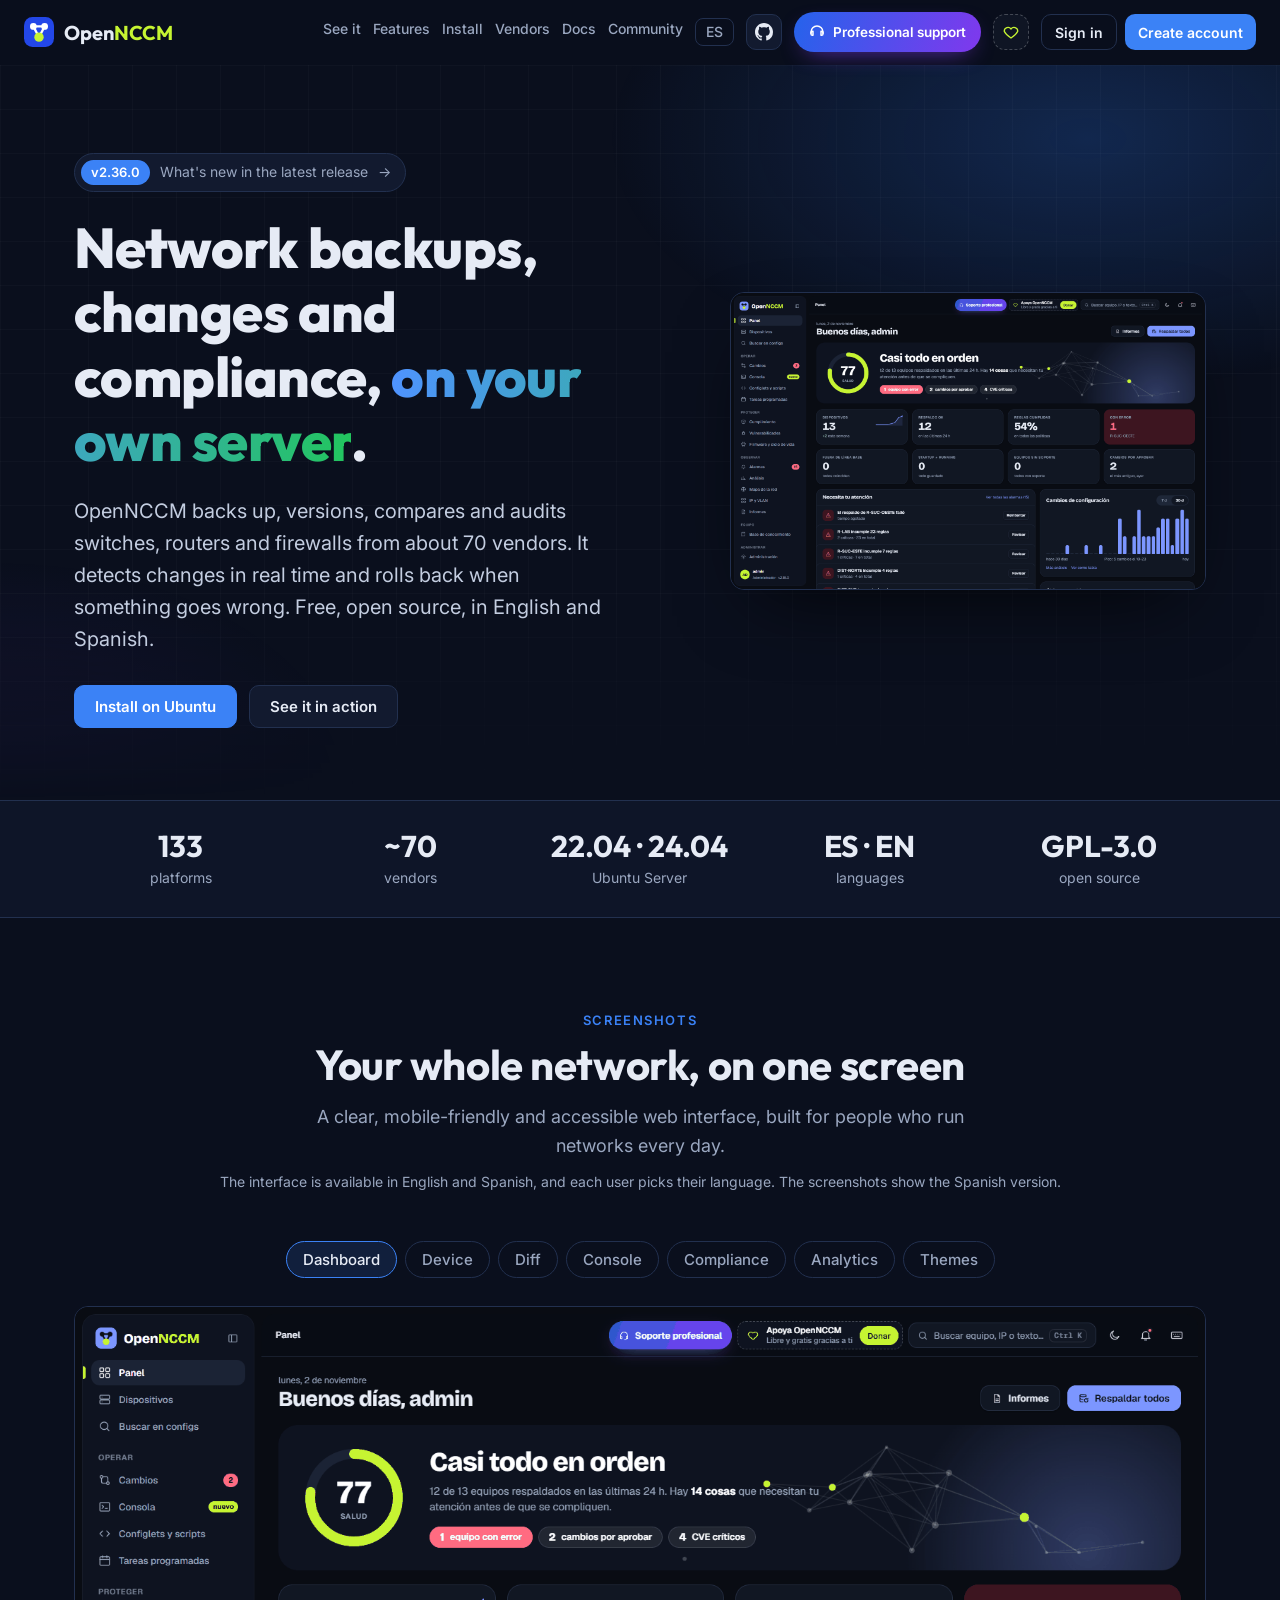
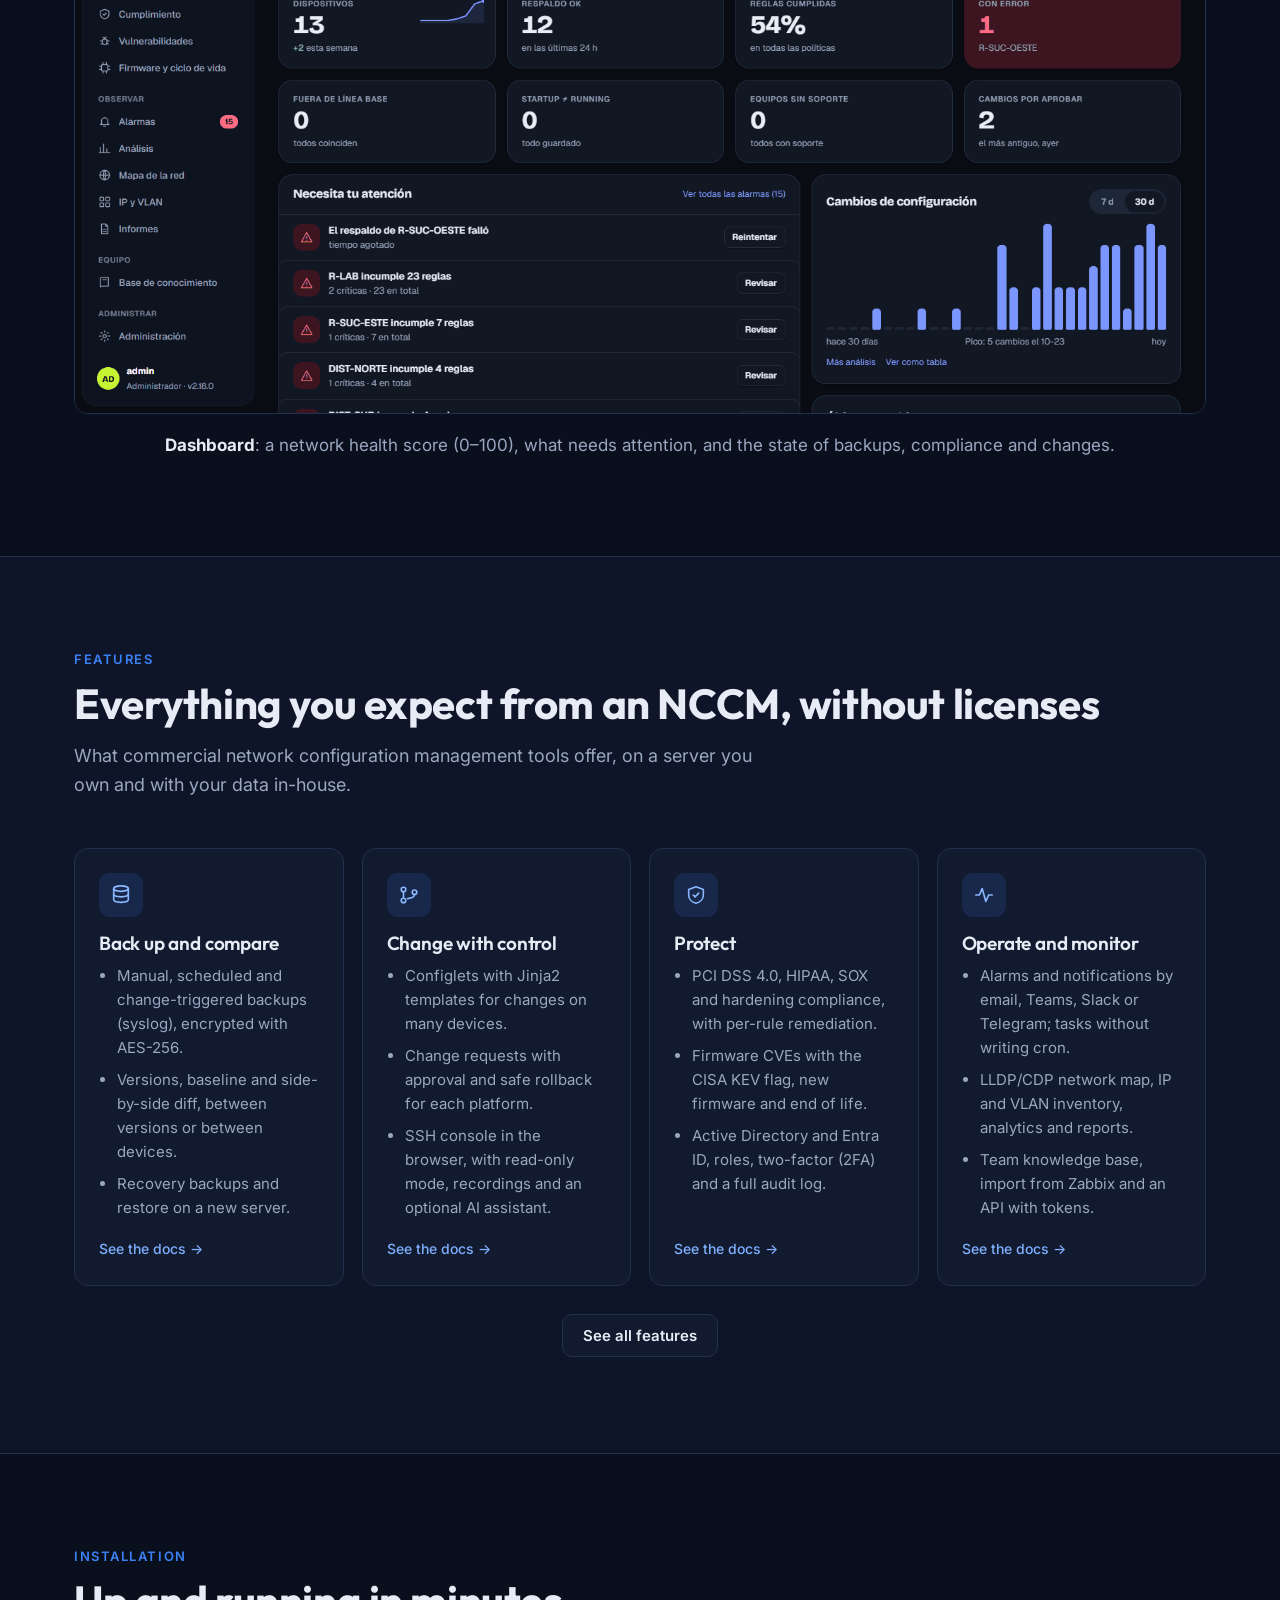
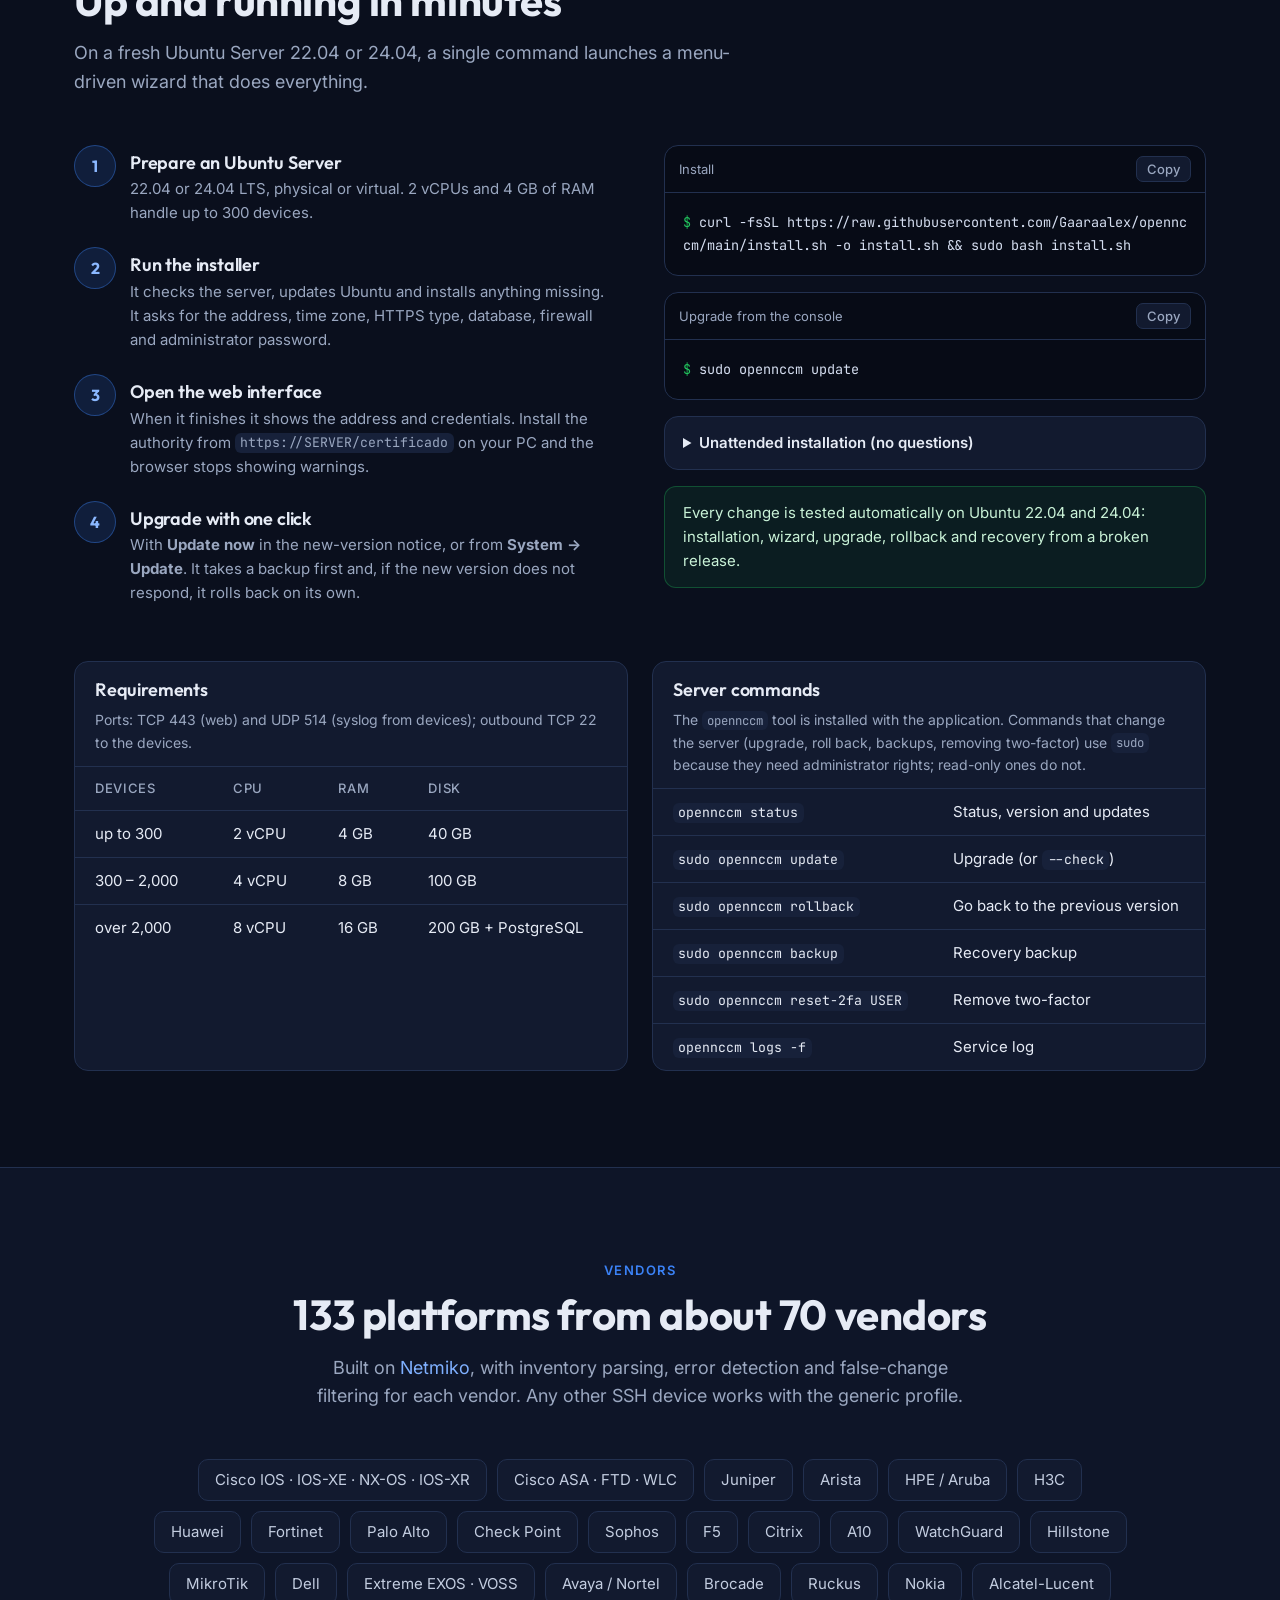
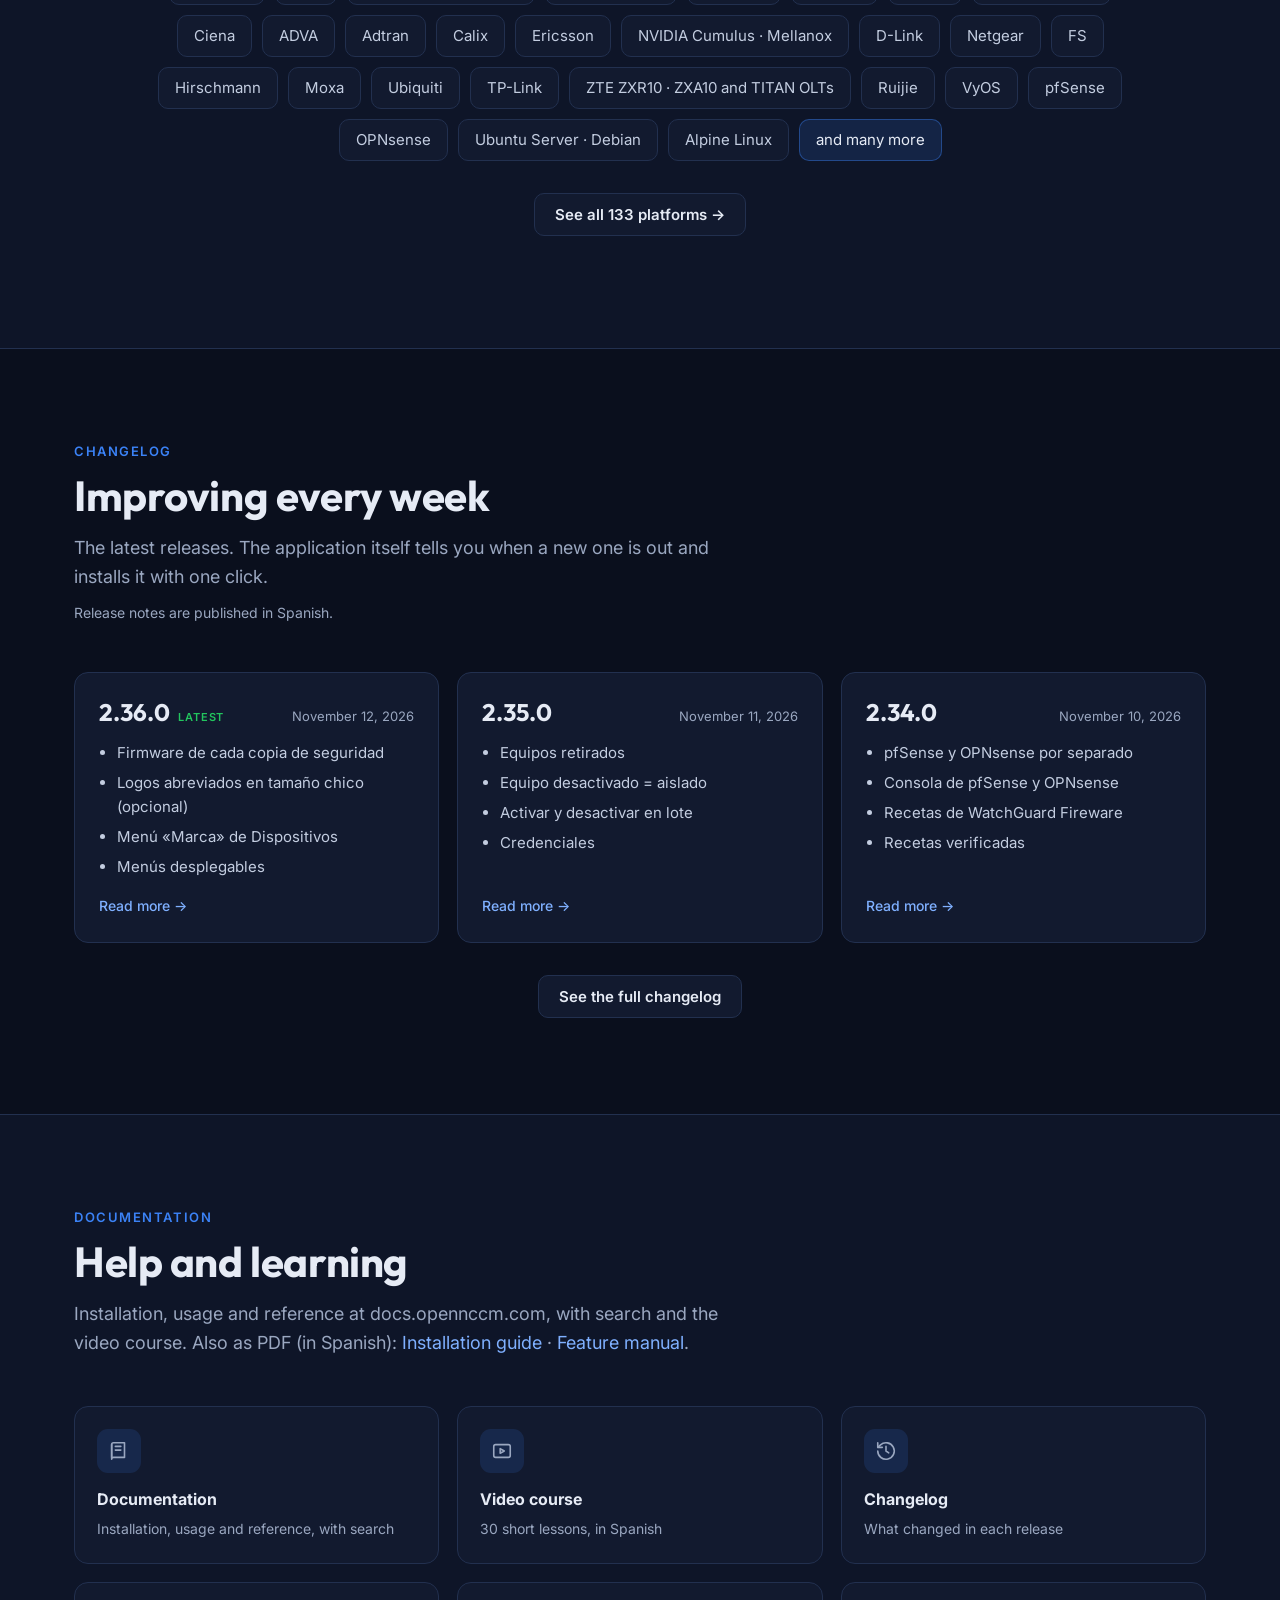
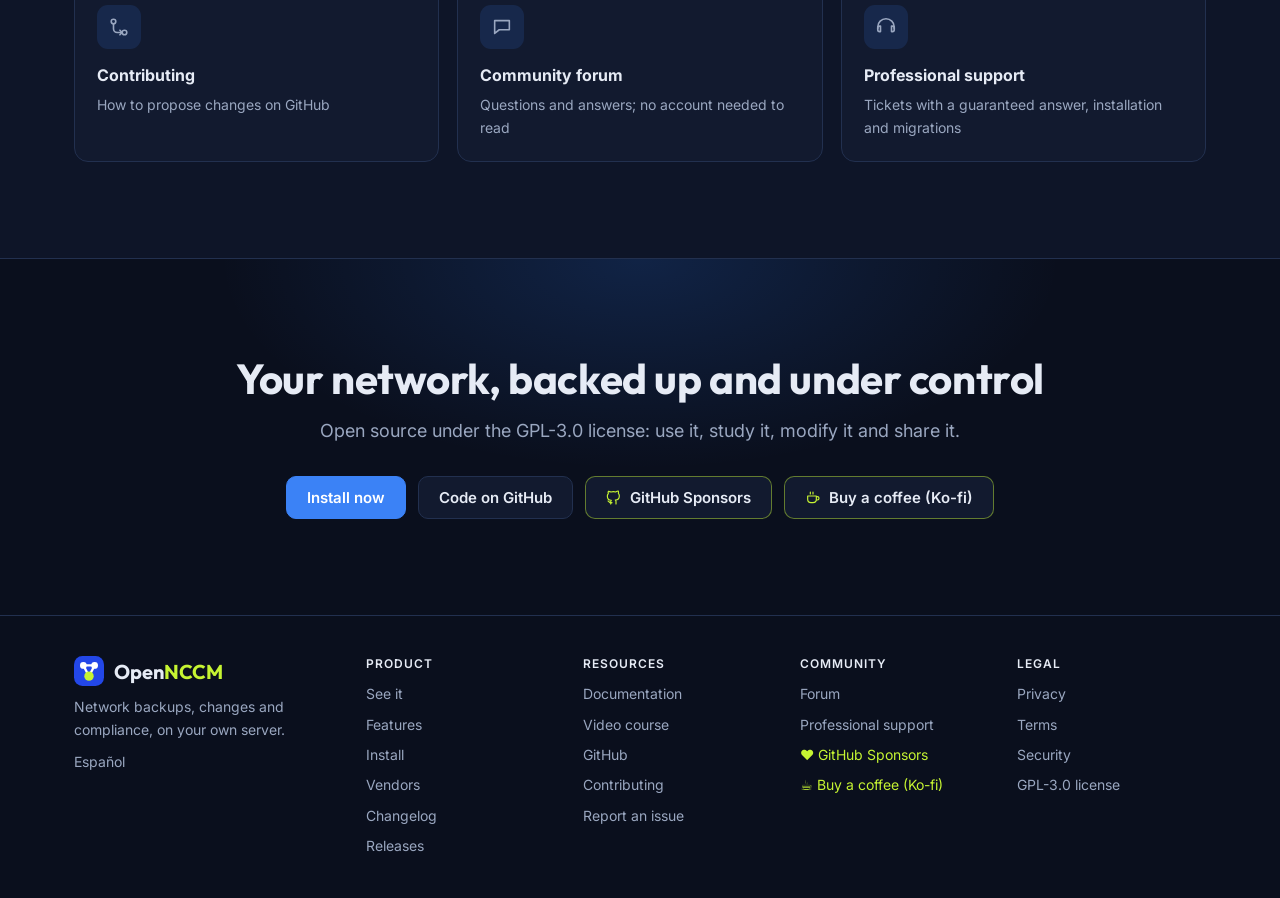
==== site/en/index.html @ a346ee78 "Web al día con OpenNCCM 2.36.0 Novedades hasta la 2.36.0 y el firmware de cada copia en la tarjeta d" ====
<!doctype html>
<html lang="en" data-base="../">
<head>
<meta charset="utf-8">
<meta name="viewport" content="width=device-width, initial-scale=1">
<title>OpenNCCM · Network backups and compliance, on your own server</title>
<meta name="description" content="OpenNCCM: open-source network configuration and change management (NCCM) for Ubuntu Server. Back up, compare and audit switches, routers and firewalls from about 70 vendors. Free and self-hosted.">
<meta name="theme-color" content="#0a0f1d">
<link rel="icon" href="../img/icon.svg" type="image/svg+xml">
<link rel="canonical" href="https://opennccm.com/en/">
<link rel="alternate" hreflang="es" href="https://opennccm.com/">
<link rel="alternate" hreflang="en" href="https://opennccm.com/en/">
<link rel="alternate" hreflang="x-default" href="https://opennccm.com/en/">
<meta property="og:type" content="website">
<meta property="og:url" content="https://opennccm.com/en/">
<meta property="og:site_name" content="OpenNCCM">
<meta property="og:locale" content="en_US">
<meta property="og:locale:alternate" content="es_ES">
<meta property="og:title" content="OpenNCCM: network backups, changes and compliance">
<meta property="og:description" content="Open-source NCCM for Ubuntu Server. 133 platforms, diff and rollback, PCI/HIPAA/SOX compliance, web SSH console. Free and self-hosted.">
<meta property="og:image" content="https://opennccm.com/img/capturas/hero.png">
<meta property="og:image:width" content="1760">
<meta property="og:image:height" content="860">
<meta name="twitter:card" content="summary_large_image">
<script type="application/ld+json">
{
  "@context": "https://schema.org",
  "@type": "SoftwareApplication",
  "name": "OpenNCCM",
  "url": "https://opennccm.com/en/",
  "description": "Open-source network configuration and change management (NCCM) for Ubuntu Server: backups, diff, rollback, PCI/HIPAA/SOX compliance, firmware and 133 platforms.",
  "applicationCategory": "NetworkingApplication",
  "operatingSystem": "Ubuntu Server 22.04, Ubuntu Server 24.04",
  "license": "https://www.gnu.org/licenses/gpl-3.0.html",
  "inLanguage": "en",
  "image": "https://opennccm.com/img/capturas/hero.png",
  "screenshot": "https://opennccm.com/img/capturas/panel.png",
  "downloadUrl": "https://github.com/Gaaraalex/opennccm/releases",
  "codeRepository": "https://github.com/Gaaraalex/opennccm",
  "offers": { "@type": "Offer", "price": "0", "priceCurrency": "USD" }
}
</script>
<link rel="preconnect" href="https://fonts.googleapis.com">
<link rel="preconnect" href="https://fonts.gstatic.com" crossorigin>
<link href="https://fonts.googleapis.com/css2?family=Inter:wght@400;500;600;700&family=JetBrains+Mono:wght@400;600&family=Outfit:wght@600;700;800&display=swap" rel="stylesheet">
<link rel="stylesheet" href="../css/estilo.css">
</head>
<body>
<a class="saltar" href="#contenido">Skip to content</a>

<header class="barra" id="barra">
  <div class="contenedor">
    <a class="marca" href="./"><img src="../img/icon.svg" alt="" width="30" height="30"><b>Open<span>NCCM</span></b></a>
    <nav class="menu" id="menu" aria-label="Main">
      <a href="#capturas">See it</a>
      <a href="#funciones">Features</a>
      <a href="#instalar">Install</a>
      <a href="#fabricantes">Vendors</a>
      <a class="menu-novedades" href="changelog.html">Changelog</a>
      <a href="https://docs.opennccm.com/en/">Docs</a>
      <a href="https://comunidad.opennccm.com/foro?lang=en">Community</a>
      <a class="idioma" href="../" hreflang="es" lang="es"><span class="idioma-largo">Español</span><span class="idioma-corto" aria-hidden="true">ES</span></a>
      <span class="menu-cuenta" data-occ-cuenta-movil><a class="boton primario" data-occ-entrar href="https://comunidad.opennccm.com/cuenta/entrar?lang=en">Sign in</a><a class="boton" data-occ-crear href="https://comunidad.opennccm.com/cuenta/crear?lang=en">Create account</a></span>
    </nav>
    <a class="boton chico gh-barra" href="https://github.com/Gaaraalex/opennccm" title="GitHub">
      <svg viewBox="0 0 16 16" fill="currentColor" aria-hidden="true"><path d="M8 0C3.58 0 0 3.58 0 8c0 3.54 2.29 6.53 5.47 7.59.4.07.55-.17.55-.38 0-.19-.01-.82-.01-1.49-2.01.37-2.53-.49-2.69-.94-.09-.23-.48-.94-.82-1.13-.28-.15-.68-.52-.01-.53.63-.01 1.08.58 1.23.82.72 1.21 1.87.87 2.33.66.07-.52.28-.87.51-1.07-1.78-.2-3.64-.89-3.64-3.95 0-.87.31-1.59.82-2.15-.08-.2-.36-1.02.08-2.12 0 0 .67-.21 2.2.82.64-.18 1.32-.27 2-.27.68 0 1.36.09 2 .27 1.53-1.04 2.2-.82 2.2-.82.44 1.1.16 1.92.08 2.12.51.56.82 1.27.82 2.15 0 3.07-1.87 3.75-3.65 3.95.29.25.54.73.54 1.48 0 1.07-.01 1.93-.01 2.2 0 .21.15.46.55.38A8.013 8.013 0 0016 8c0-4.42-3.58-8-8-8z"/></svg>
      <span class="gh-txt">GitHub <span class="version-pill" data-version>v1.7.0</span></span>
    </a>
    <a class="btn-soporte" href="https://comunidad.opennccm.com/soporte?lang=en"><svg viewBox="0 0 24 24" fill="none" stroke="currentColor" stroke-width="2.2" stroke-linecap="round" stroke-linejoin="round" aria-hidden="true"><path d="M3 14v-2a9 9 0 0 1 18 0v2"/><path d="M21 15a2 2 0 0 1-2 2h-1v-6h1a2 2 0 0 1 2 2zM3 15a2 2 0 0 0 2 2h1v-6H5a2 2 0 0 0-2 2z"/></svg><span>Professional support</span></a>
    <span class="apoyo-wrap"><button type="button" class="donate" aria-haspopup="true" aria-expanded="false" aria-controls="don-pop" aria-label="Support OpenNCCM: ways to donate" title="Support OpenNCCM"><svg class="ico" viewBox="0 0 24 24" aria-hidden="true" focusable="false"><path d="M12 20s-7-4.4-9-9a5 5 0 0 1 9-3 5 5 0 0 1 9 3c-2 4.6-9 9-9 9z"/></svg><span class="dt"><b>Support OpenNCCM</b><small>Free thanks to you</small></span><span class="dbtn">Donate</span></button>
      <div class="don-pop" id="don-pop" hidden>
        <div class="don-cab"><span class="don-ico"><svg class="ico" viewBox="0 0 24 24" aria-hidden="true" focusable="false"><path d="M12 20s-7-4.4-9-9a5 5 0 0 1 9-3 5 5 0 0 1 9 3c-2 4.6-9 9-9 9z"/></svg></span><b>Support OpenNCCM</b></div>
        <p>OpenNCCM is free software (GPL-3.0). Your support pays for development hours and testing with real devices. Opens in a new tab.</p>
        <a class="dopt" href="https://github.com/sponsors/Gaaraalex" target="_blank" rel="noopener noreferrer"><svg class="ico" viewBox="0 0 24 24" aria-hidden="true" focusable="false"><path d="M9 19c-4 1.5-4-2-6-2.5M15 21v-3.5a3 3 0 0 0-1-2.5c3 0 6-1.5 6-6.5a5 5 0 0 0-1.5-3.5 4.5 4.5 0 0 0-.1-3.5s-1.2-.3-3.9 1.5a13 13 0 0 0-7 0C4.8 1.7 3.6 2 3.6 2a4.5 4.5 0 0 0-.1 3.5A5 5 0 0 0 2 9c0 5 3 6.5 6 6.5a3 3 0 0 0-1 2.5V21"/></svg>GitHub Sponsors<span class="grow"></span><svg class="ico" viewBox="0 0 24 24" aria-hidden="true" focusable="false"><path d="M9 6l6 6-6 6"/></svg></a>
        <a class="dopt" href="https://ko-fi.com/opennccm" target="_blank" rel="noopener noreferrer"><svg class="ico" viewBox="0 0 24 24" aria-hidden="true" focusable="false"><path d="M4 9h13v5a5 5 0 0 1-5 5H9a5 5 0 0 1-5-5zM17 10h1.5a2.5 2.5 0 0 1 0 5H17M8 3v3M12 3v3"/></svg>Buy a coffee (Ko-fi)<span class="grow"></span><svg class="ico" viewBox="0 0 24 24" aria-hidden="true" focusable="false"><path d="M9 6l6 6-6 6"/></svg></a>
      </div></span>
    <span class="occ-cuenta" data-occ-cuenta data-comunidad="https://comunidad.opennccm.com"><a class="occ-entrar" data-occ-entrar href="https://comunidad.opennccm.com/cuenta/entrar?lang=en">Sign in</a><a class="occ-crear" data-occ-crear href="https://comunidad.opennccm.com/cuenta/crear?lang=en">Create account</a></span>
    <span class="occ-avatar-movil" data-occ-avatar-movil></span>
    <button class="abrir-menu" id="abrir-menu" aria-label="Open menu" aria-expanded="false" aria-controls="menu">
      <svg viewBox="0 0 24 24" fill="none" stroke="currentColor" stroke-width="2" stroke-linecap="round" aria-hidden="true"><path d="M4 7h16M4 12h16M4 17h16"/></svg>
    </button>
  </div>
</header>

<main id="contenido">

<section class="portada">
  <div class="contenedor">
    <div>
      <a class="aviso-version" href="changelog.html"><b data-version>v1.7.0</b> <span>What's new in the latest release</span> →</a>
      <h1>Network backups, changes and compliance, <em>on your own server</em>.</h1>
      <p class="lema">OpenNCCM backs up, versions, compares and audits switches, routers and firewalls from about 70 vendors. It detects changes in real time and rolls back when something goes wrong. Free, open source, in English and Spanish.</p>
      <div class="acciones">
        <a class="boton primario" href="#instalar">Install on Ubuntu</a>
        <a class="boton" href="#capturas">See it in action</a>
      </div>
    </div>
    <div class="escena unica">
      <img class="captura" src="../img/capturas/azul/panel.png" alt="OpenNCCM dashboard with the state of the network" width="1600" height="1000">
    </div>
  </div>
</section>

<div class="cifras">
  <ul class="contenedor">
    <li><b>133</b><span>platforms</span></li>
    <li><b>~70</b><span>vendors</span></li>
    <li><b>22.04 · 24.04</b><span>Ubuntu Server</span></li>
    <li><b>ES · EN</b><span>languages</span></li>
    <li><b>GPL-3.0</b><span>open source</span></li>
  </ul>
</div>

<section id="capturas">
  <div class="contenedor">
    <div class="cabecera-seccion centrada">
      <p class="eyebrow">Screenshots</p>
      <h2>Your whole network, on one screen</h2>
      <p class="intro">A clear, mobile-friendly and accessible web interface, built for people who run networks every day.</p>
      <p class="nota-idioma">The interface is available in English and Spanish, and each user picks their language. The screenshots show the Spanish version.</p>
    </div>
    <div class="galeria">
      <div class="pestanas" role="tablist" aria-label="Screenshots">
        <button role="tab" aria-selected="true" data-img="azul/panel" data-txt="<b>Dashboard</b>: a network health score (0–100), what needs attention, and the state of backups, compliance and changes.">Dashboard</button>
        <button role="tab" aria-selected="false" data-img="azul/ficha" data-txt="<b>Device page</b>: inventory (model, serial number and firmware) and the full history of every configuration, organized in tabs.">Device</button>
        <button role="tab" aria-selected="false" data-img="azul/diff" data-txt="<b>Side-by-side diff</b>: a “What changed” summary plus line-by-line detail, between versions or between different devices.">Diff</button>
        <button role="tab" aria-selected="false" data-img="azul/consola" data-txt="<b>SSH console in the browser</b>: reach the device with nothing to install, in a dialog over the page (or its own window), with reconnect, full screen and full auditing.">Console</button>
        <button role="tab" aria-selected="false" data-img="azul/cumplimiento" data-txt="<b>Compliance</b>: PCI DSS, HIPAA, SOX and hardening, with one-click remediation (and approval if required).">Compliance</button>
        <button role="tab" aria-selected="false" data-img="azul/analisis" data-txt="<b>Analytics</b>: activity by source, a day × hour heat map (“when does the network change”), trends and compliance by policy.">Analytics</button>
        <button role="tab" aria-selected="false" data-img="temas" data-txt="<b>3 themes and 7 accents</b>: light, control room (dark) and high contrast, plus automatic, all meeting WCAG 2.1 AA contrast.">Themes</button>
      </div>
      <figure role="tabpanel">
        <img id="captura" src="../img/capturas/azul/panel.png" alt="Dashboard showing the state of the network and the server" width="1600" height="1000">
        <figcaption id="captura-txt"><b>Dashboard</b>: a network health score (0–100), what needs attention, and the state of backups, compliance and changes.</figcaption>
      </figure>
    </div>
  </div>
</section>

<section id="funciones" class="alterna">
  <div class="contenedor">
    <div class="cabecera-seccion">
      <p class="eyebrow">Features</p>
      <h2>Everything you expect from an NCCM, without licenses</h2>
      <p class="intro">What commercial network configuration management tools offer, on a server you own and with your data in-house.</p>
    </div>
    <div class="grupos">
      <article class="grupo"><div class="icono-linea"><svg viewBox="0 0 24 24" aria-hidden="true"><ellipse cx="12" cy="5" rx="8" ry="3"/><path d="M4 5v6c0 1.7 3.6 3 8 3s8-1.3 8-3V5"/><path d="M4 11v6c0 1.7 3.6 3 8 3s8-1.3 8-3v-6"/></svg></div><h3>Back up and compare</h3>
        <ul><li>Manual, scheduled and change-triggered backups (syslog), encrypted with AES-256.</li><li>Versions, baseline and side-by-side diff, between versions or between devices.</li><li>Recovery backups and restore on a new server.</li></ul>
        <a class="ver-docs" href="https://docs.opennccm.com/en/equipos/versiones/">See the docs →</a></article>
      <article class="grupo"><div class="icono-linea"><svg viewBox="0 0 24 24" aria-hidden="true"><circle cx="6" cy="6" r="2.5"/><circle cx="6" cy="18" r="2.5"/><circle cx="18" cy="9" r="2.5"/><path d="M6 8.5v7M18 11.5c0 3-3 4-7.5 4.5"/></svg></div><h3>Change with control</h3>
        <ul><li>Configlets with Jinja2 templates for changes on many devices.</li><li>Change requests with approval and safe rollback for each platform.</li><li>SSH console in the browser, with read-only mode, recordings and an optional AI assistant.</li></ul>
        <a class="ver-docs" href="https://docs.opennccm.com/en/cambios/configlets/">See the docs →</a></article>
      <article class="grupo"><div class="icono-linea"><svg viewBox="0 0 24 24" aria-hidden="true"><path d="M12 3l8 3v6c0 4.5-3.4 8-8 9-4.6-1-8-4.5-8-9V6z"/><path d="M9 12l2 2 4-4"/></svg></div><h3>Protect</h3>
        <ul><li>PCI DSS 4.0, HIPAA, SOX and hardening compliance, with per-rule remediation.</li><li>Firmware CVEs with the CISA KEV flag, new firmware and end of life.</li><li>Active Directory and Entra ID, roles, two-factor (2FA) and a full audit log.</li></ul>
        <a class="ver-docs" href="https://docs.opennccm.com/en/proteger/cumplimiento/">See the docs →</a></article>
      <article class="grupo"><div class="icono-linea"><svg viewBox="0 0 24 24" aria-hidden="true"><path d="M3 12h4l3-7 4 14 3-7h4"/></svg></div><h3>Operate and monitor</h3>
        <ul><li>Alarms and notifications by email, Teams, Slack or Telegram; tasks without writing cron.</li><li>LLDP/CDP network map, IP and VLAN inventory, analytics and reports.</li><li>Team knowledge base, import from Zabbix and an API with tokens.</li></ul>
        <a class="ver-docs" href="https://docs.opennccm.com/en/observar/alarmas/">See the docs →</a></article>
    </div>
    <details class="todas">
      <summary><span class="boton">See all features</span></summary>
    <div class="rejilla">
      <article class="tarjeta"><div class="icono">💾</div><h3>Backups</h3><p>Manual, scheduled and automatic when a change is detected through syslog; “Back up all” shows its progress and retries only the failed ones. Running and startup configs, encrypted with AES-256. On MikroTik, download the .rsc and the .backup; on WatchGuard, the XML configuration and the full encrypted image (.fxi).</p></article>
      <article class="tarjeta"><div class="icono">🔍</div><h3>Versions and diff</h3><p>Version timeline, tags, baselines and a reference configuration per model and search for text or an IP inside each version. Every backup keeps the firmware the device had and flags when it changed. Side-by-side or unified comparison, between versions or between devices. Every version copied to GitHub, GitLab or Gitea, with passwords masked.</p></article>
      <article class="tarjeta"><div class="icono">🛠️</div><h3>Controlled changes</h3><p>Configlets with Jinja2 templates for bulk changes (ten included each for MikroTik, Extreme EXOS and VOSS, EdgeSwitch, WatchGuard and ArubaOS), change requests with approval, and safe per-platform rollback (MikroTik safe mode, Junos commit confirmed). Changes that would lock OpenNCCM out of a device cannot be approved, and before rebooting devices or shutting ports it shows what loses service.</p></article>
      <article class="tarjeta"><div class="icono">🛡️</div><h3>Compliance</h3><p>Device × policy map, per-rule remediation and an editor that tests every rule live. Packs for PCI DSS 4.0, HIPAA, SOX and Cisco IOS, Junos, Extreme VOSS, Ubiquiti, MikroTik, FortiGate, WatchGuard, ArubaOS and Ubuntu/Debian hardening.</p></article>
      <article class="tarjeta"><div class="icono">📦</div><h3>Firmware</h3><p>Know which newer firmware exists for each device and how many vulnerabilities it fixes. Verified download (SHA-256) and remote upgrades for MikroTik (.npk or online) and Ubiquiti (airMAX, airFiber and EdgeRouter), with a check that the device ended up on the new version, and end of life on one page.</p></article>
      <article class="tarjeta"><div class="icono">🚨</div><h3>Vulnerabilities</h3><p>Firmware CVEs for every device (NVD, 70 device types, also by model), grouped by vulnerability and flagged “actively exploited” from the CISA KEV catalog.</p></article>
      <article class="tarjeta"><div class="icono">🖥️</div><h3>Web console</h3><p>SSH from the browser with colors, autocomplete and a read-only mode. Several sessions at once, the same query across many devices, 758 recipes for every device with a command line (with a “Verified” badge on those tested), favorite commands, recordings and role-based access. Optional AI assistant with your own provider: a chat across the whole system that queries read-only and asks for confirmation before acting.</p></article>
      <article class="tarjeta"><div class="icono">⏰</div><h3>Day-to-day operations</h3><p>Device import from Zabbix by group, damaged or replaced devices retired with all their history (and the replacement added in the same step), an API with personal tokens, scheduled tasks without writing cron, alarms by severity, and alerts by email, Teams, Slack or Telegram. A team knowledge base: every closed critical alarm is documented with its cause, steps and check.</p></article>
      <article class="tarjeta"><div class="icono">📈</div><h3>Map, inventory and reports</h3><p>Network map built from LLDP/CDP links (and MikroTik devices through RoMON), 10 layouts, nodes by place and new or lost neighbor alerts; MAC or IP search down to the switch and port; a front view of each device with the status of its ports, power supplies and fans, IP and VLAN inventory with duplicate warnings, activity by source, a day × hour heat map, trends and compliance by policy; on-screen reports, CSV and scheduled email delivery, unused ports and the network document in PDF or Word.</p></article>
      <article class="tarjeta"><div class="icono">🔐</div><h3>Access and security</h3><p>Sign-in with Active Directory and Microsoft Entra ID (Azure AD), with roles from groups. Admin, operator and viewer roles, device groups, two-factor authentication (TOTP), “Remember me on this device” and a complete audit trail.</p></article>
      <article class="tarjeta"><div class="icono">🎨</div><h3>Polished interface</h3><p>“Signal” design with a sidebar and Ctrl K search, in English and Spanish, and each device with its brand logo (73 brands). Light, dark and high-contrast themes with 7 accent colors; mobile-friendly and accessible (WCAG AA).</p></article>
      <article class="tarjeta"><div class="icono">♻️</div><h3>Recovery</h3><p>Encrypted database backups, SFTP offload, restore onto a new server with its key (SQLite or PostgreSQL), and upgrades that roll back on failure. A device backup can be restored onto another unit of the same model, over SSH or a console cable.</p></article>
    </div>
    </details>
  </div>
</section>

<section id="instalar">
  <div class="contenedor">
    <div class="cabecera-seccion">
      <p class="eyebrow">Installation</p>
      <h2>Up and running in minutes</h2>
      <p class="intro">On a fresh Ubuntu Server 22.04 or 24.04, a single command launches a menu-driven wizard that does everything.</p>
    </div>
    <div class="instalar">
      <ol class="pasos">
        <li><div><h3>Prepare an Ubuntu Server</h3><p>22.04 or 24.04 LTS, physical or virtual. 2 vCPUs and 4 GB of RAM handle up to 300 devices.</p></div></li>
        <li><div><h3>Run the installer</h3><p>It checks the server, updates Ubuntu and installs anything missing. It asks for the address, time zone, HTTPS type, database, firewall and administrator password.</p></div></li>
        <li><div><h3>Open the web interface</h3><p>When it finishes it shows the address and credentials. Install the authority from <code>https://SERVER/certificado</code> on your PC and the browser stops showing warnings.</p></div></li>
        <li><div><h3>Upgrade with one click</h3><p>With <b>Update now</b> in the new-version notice, or from <b>System → Update</b>. It takes a backup first and, if the new version does not respond, it rolls back on its own.</p></div></li>
      </ol>
      <div>
        <div class="terminal">
          <header>Install <button class="copiar" data-copiar="curl -fsSL https://raw.githubusercontent.com/Gaaraalex/opennccm/main/install.sh -o install.sh && sudo bash install.sh">Copy</button></header>
          <pre><span class="p">$ </span>curl -fsSL https://raw.githubusercontent.com/Gaaraalex/opennccm/main/install.sh -o install.sh &amp;&amp; sudo bash install.sh</pre>
        </div>
        <div class="terminal">
          <header>Upgrade from the console <button class="copiar" data-copiar="sudo opennccm update">Copy</button></header>
          <pre><span class="p">$ </span>sudo opennccm update</pre>
        </div>
        <details class="plegable">
          <summary>Unattended installation (no questions)</summary>
          <div>
            <div class="terminal">
              <header>For automation <button class="copiar" data-copiar="curl -fsSL https://raw.githubusercontent.com/Gaaraalex/opennccm/main/install.sh | sudo bash -s -- --unattended --host 10.0.0.5 --admin-pass 'UnaClaveSegura123'">Copy</button></header>
              <pre><span class="p">$ </span>curl -fsSL https://raw.githubusercontent.com/Gaaraalex/opennccm/main/install.sh | \
  sudo bash -s -- --unattended --host 10.0.0.5 --admin-pass 'UnaClaveSegura123'</pre>
            </div>
            <p style="color:var(--muted);font-size:14px;margin:12px 0 0">All options with <code>sudo bash install.sh --help</code>: HTTPS with Let's Encrypt or a self-signed certificate, PostgreSQL, firewall, email, a specific version…</p>
          </div>
        </details>
        <p class="nota">Every change is tested automatically on Ubuntu 22.04 and 24.04: installation, wizard, upgrade, rollback and recovery from a broken release.</p>
      </div>
    </div>

    <div class="dos-col">
      <div class="tabla">
        <h3>Requirements</h3>
        <p>Ports: TCP 443 (web) and UDP 514 (syslog from devices); outbound TCP 22 to the devices.</p>
        <table>
          <thead><tr><th>Devices</th><th>CPU</th><th>RAM</th><th>Disk</th></tr></thead>
          <tbody>
            <tr><td>up to 300</td><td>2 vCPU</td><td>4 GB</td><td>40 GB</td></tr>
            <tr><td>300 – 2,000</td><td>4 vCPU</td><td>8 GB</td><td>100 GB</td></tr>
            <tr><td>over 2,000</td><td>8 vCPU</td><td>16 GB</td><td>200 GB + PostgreSQL</td></tr>
          </tbody>
        </table>
      </div>
      <div class="tabla">
        <h3>Server commands</h3>
        <p>The <code>opennccm</code> tool is installed with the application. Commands that change the server (upgrade, roll back, backups, removing two-factor) use <code>sudo</code> because they need administrator rights; read-only ones do not.</p>
        <table>
          <tbody>
            <tr><td><code>opennccm status</code></td><td>Status, version and updates</td></tr>
            <tr><td><code>sudo opennccm update</code></td><td>Upgrade (or <code>--check</code>)</td></tr>
            <tr><td><code>sudo opennccm rollback</code></td><td>Go back to the previous version</td></tr>
            <tr><td><code>sudo opennccm backup</code></td><td>Recovery backup</td></tr>
            <tr><td><code>sudo opennccm reset-2fa USER</code></td><td>Remove two-factor</td></tr>
            <tr><td><code>opennccm logs -f</code></td><td>Service log</td></tr>
          </tbody>
        </table>
      </div>
    </div>
  </div>
</section>

<section id="fabricantes" class="alterna">
  <div class="contenedor">
    <div class="cabecera-seccion centrada">
      <p class="eyebrow">Vendors</p>
      <h2>133 platforms from about 70 vendors</h2>
      <p class="intro">Built on <a href="https://github.com/ktbyers/netmiko">Netmiko</a>, with inventory parsing, error detection and false-change filtering for each vendor. Any other SSH device works with the generic profile.</p>
    </div>
    <ul class="nube">
      <li>Cisco IOS · IOS-XE · NX-OS · IOS-XR</li><li>Cisco ASA · FTD · WLC</li><li>Juniper</li><li>Arista</li><li>HPE / Aruba</li><li>H3C</li><li>Huawei</li><li>Fortinet</li><li>Palo Alto</li><li>Check Point</li><li>Sophos</li><li>F5</li><li>Citrix</li><li>A10</li><li>WatchGuard</li><li>Hillstone</li><li>MikroTik</li><li>Dell</li><li>Extreme EXOS · VOSS</li><li>Avaya / Nortel</li><li>Brocade</li><li>Ruckus</li><li>Nokia</li><li>Alcatel-Lucent</li><li>Ciena</li><li>ADVA</li><li>Adtran</li><li>Calix</li><li>Ericsson</li><li>NVIDIA Cumulus · Mellanox</li><li>D-Link</li><li>Netgear</li><li>FS</li><li>Hirschmann</li><li>Moxa</li><li>Ubiquiti</li><li>TP-Link</li><li>ZTE ZXR10 · ZXA10 and TITAN OLTs</li><li>Ruijie</li><li>VyOS</li><li>pfSense</li><li>OPNsense</li><li>Ubuntu Server · Debian</li><li>Alpine Linux</li><li class="mas">and many more</li>
    </ul>
    <p class="centro"><a class="boton" href="https://docs.opennccm.com/en/referencia/plataformas/">See all 133 platforms →</a></p>
  </div>
</section>

<section id="novedades">
  <div class="contenedor">
    <div class="cabecera-seccion">
      <p class="eyebrow">Changelog</p>
      <h2>Improving every week</h2>
      <p class="intro">The latest releases. The application itself tells you when a new one is out and installs it with one click.</p>
      <p class="nota-idioma">Release notes are published in Spanish.</p>
    </div>
    <div class="versiones" id="versiones"></div>
    <div class="centro"><a class="boton" href="changelog.html">See the full changelog</a></div>
  </div>
</section>

<section id="documentacion" class="alterna">
  <div class="contenedor">
    <div class="cabecera-seccion">
      <p class="eyebrow">Documentation</p>
      <h2>Help and learning</h2>
      <p class="intro">Installation, usage and reference at docs.opennccm.com, with search and the video course. Also as PDF (in Spanish): <a href="https://github.com/Gaaraalex/opennccm/raw/main/docs/OpenNCCM-Guia-de-instalacion.pdf" hreflang="es">Installation guide</a> · <a href="https://github.com/Gaaraalex/opennccm/raw/main/docs/OpenNCCM-Manual-de-funciones.pdf" hreflang="es">Feature manual</a>.</p>
    </div>
    <div class="docs tres">
      <a class="doc" href="https://docs.opennccm.com/en/"><span class="icono-linea"><svg viewBox="0 0 24 24" aria-hidden="true"><path d="M4 5a2 2 0 0 1 2-2h12v16H6a2 2 0 0 0-2 2z"/><path d="M4 19V5M8 7h6M8 11h6"/></svg></span><b>Documentation</b><span>Installation, usage and reference, with search</span></a>
      <a class="doc" href="https://docs.opennccm.com/en/ayuda/curso/"><span class="icono-linea"><svg viewBox="0 0 24 24" aria-hidden="true"><rect x="3" y="5" width="18" height="14" rx="2"/><path d="M10 9.5v5l4.5-2.5z"/></svg></span><b>Video course</b><span>30 short lessons, in Spanish</span></a>
      <a class="doc" href="changelog.html"><span class="icono-linea"><svg viewBox="0 0 24 24" aria-hidden="true"><path d="M3 12a9 9 0 1 0 3-6.7L3 8"/><path d="M3 3v5h5M12 7v5l3 2"/></svg></span><b>Changelog</b><span>What changed in each release</span></a>
      <a class="doc" href="https://github.com/Gaaraalex/opennccm/blob/main/CONTRIBUTING.md"><span class="icono-linea"><svg viewBox="0 0 24 24" aria-hidden="true"><circle cx="6" cy="6" r="2.5"/><circle cx="18" cy="18" r="2.5"/><path d="M6 8.5V14a4 4 0 0 0 4 4h5.5M13 15.5l2.5 2.5-2.5 2.5"/></svg></span><b>Contributing</b><span>How to propose changes on GitHub</span></a>
      <a class="doc" href="https://comunidad.opennccm.com/foro?lang=en"><span class="icono-linea"><svg viewBox="0 0 24 24" aria-hidden="true"><path d="M4 5h16v10H9l-5 4z"/></svg></span><b>Community forum</b><span>Questions and answers; no account needed to read</span></a>
      <a class="doc" href="https://comunidad.opennccm.com/soporte?lang=en"><span class="icono-linea"><svg viewBox="0 0 24 24" aria-hidden="true"><path d="M3 14v-2a9 9 0 0 1 18 0v2"/><path d="M21 15a2 2 0 0 1-2 2h-1v-6h1a2 2 0 0 1 2 2zM3 15a2 2 0 0 0 2 2h1v-6H5a2 2 0 0 0-2 2z"/></svg></span><b>Professional support</b><span>Tickets with a guaranteed answer, installation and migrations</span></a>
    </div>
  </div>
</section>

<section class="llamada">
  <div class="contenedor">
    <h2>Your network, backed up and under control</h2>
    <p class="intro" style="margin-inline:auto">Open source under the GPL-3.0 license: use it, study it, modify it and share it.</p>
    <div class="acciones">
      <a class="boton primario" href="#instalar">Install now</a>
      <a class="boton" href="https://github.com/Gaaraalex/opennccm">Code on GitHub</a>
      <a class="boton apoyo" href="https://github.com/sponsors/Gaaraalex" target="_blank" rel="noopener noreferrer"><svg class="ico" viewBox="0 0 24 24" aria-hidden="true" focusable="false"><path d="M9 19c-4 1.5-4-2-6-2.5M15 21v-3.5a3 3 0 0 0-1-2.5c3 0 6-1.5 6-6.5a5 5 0 0 0-1.5-3.5 4.5 4.5 0 0 0-.1-3.5s-1.2-.3-3.9 1.5a13 13 0 0 0-7 0C4.8 1.7 3.6 2 3.6 2a4.5 4.5 0 0 0-.1 3.5A5 5 0 0 0 2 9c0 5 3 6.5 6 6.5a3 3 0 0 0-1 2.5V21"/></svg>GitHub Sponsors</a>
      <a class="boton apoyo" href="https://ko-fi.com/opennccm" target="_blank" rel="noopener noreferrer"><svg class="ico" viewBox="0 0 24 24" aria-hidden="true" focusable="false"><path d="M4 9h13v5a5 5 0 0 1-5 5H9a5 5 0 0 1-5-5zM17 10h1.5a2.5 2.5 0 0 1 0 5H17M8 3v3M12 3v3"/></svg>Buy a coffee (Ko-fi)</a>
    </div>
  </div>
</section>

</main>

<footer>
  <div class="contenedor pie-cols">
    <div class="pie-marca"><a class="marca" href="./"><img src="../img/icon.svg" alt="" width="26" height="26"><b>Open<span>NCCM</span></b></a><p>Network backups, changes and compliance, on your own server.</p><a href="../" hreflang="es" lang="es">Español</a></div>
    <nav aria-label="Product"><h2>Product</h2>
      <a href="#capturas">See it</a><a href="#funciones">Features</a><a href="#instalar">Install</a><a href="#fabricantes">Vendors</a><a href="changelog.html">Changelog</a><a href="https://github.com/Gaaraalex/opennccm/releases">Releases</a></nav>
    <nav aria-label="Resources"><h2>Resources</h2>
      <a href="https://docs.opennccm.com/en/">Documentation</a><a href="https://docs.opennccm.com/en/ayuda/curso/">Video course</a><a href="https://github.com/Gaaraalex/opennccm">GitHub</a><a href="https://github.com/Gaaraalex/opennccm/blob/main/CONTRIBUTING.md">Contributing</a><a href="https://github.com/Gaaraalex/opennccm/issues">Report an issue</a></nav>
    <nav aria-label="Community"><h2>Community</h2>
      <a href="https://comunidad.opennccm.com/foro?lang=en">Forum</a><a href="https://comunidad.opennccm.com/soporte?lang=en">Professional support</a><a class="apoyo" href="https://github.com/sponsors/Gaaraalex" target="_blank" rel="noopener noreferrer">♥ GitHub Sponsors</a><a class="apoyo" href="https://ko-fi.com/opennccm" target="_blank" rel="noopener noreferrer">☕ Buy a coffee (Ko-fi)</a></nav>
    <nav aria-label="Legal"><h2>Legal</h2>
      <a href="https://comunidad.opennccm.com/privacidad?lang=en">Privacy</a><a href="https://comunidad.opennccm.com/terminos?lang=en">Terms</a><a href="https://github.com/Gaaraalex/opennccm/blob/main/SECURITY.md">Security</a><a href="https://github.com/Gaaraalex/opennccm/blob/main/LICENSE">GPL-3.0 license</a></nav>
  </div>
</footer>

<script src="../js/web.js" defer></script>
<script src="../js/cuenta-opennccm.js" defer></script>
<!-- Cloudflare Web Analytics --><script type='module' src='https://static.cloudflareinsights.com/beacon.min.js' data-cf-beacon='{"token": "1646927036564b80bdd721edd959deb6"}'></script><!-- End Cloudflare Web Analytics -->
</body>
</html>
---- site/css/estilo.css ----
:root {
  --bg: #0a0f1d;
  --bg-2: #0e1528;
  --surface: #121a2f;
  --surface-2: #17213a;
  --border: #22304f;
  --text: #e6ebf5;
  --muted: #9aa7c0;
  --blue: #3b82f6;
  --blue-2: #2f80ff;
  --lima: #c6f432;
  --blue-soft: rgba(59, 130, 246, .14);
  --green: #22c55e;
  --amber: #f59e0b;
  --radius: 14px;
  --maxw: 1180px;
  --font: "Inter", system-ui, -apple-system, "Segoe UI", Roboto, sans-serif;
  --display: "Outfit", var(--font);
  --mono: "JetBrains Mono", ui-monospace, "Cascadia Code", Consolas, monospace;
  color-scheme: dark;
}

* { box-sizing: border-box; }
html { scroll-behavior: smooth; scroll-padding-top: 76px; }
body { overflow-x: clip;
  margin: 0; background: var(--bg); color: var(--text);
  font: 16px/1.6 var(--font); -webkit-font-smoothing: antialiased;
}
img { max-width: 100%; display: block; }
a { color: #7fb0ff; text-decoration: none; }
a:hover { text-decoration: underline; }
code { font-family: var(--mono); font-size: .88em; background: var(--surface-2); padding: .1em .4em; border-radius: 6px; }
:focus-visible { outline: 2px solid var(--blue); outline-offset: 3px; border-radius: 6px; }

.saltar { position: absolute; left: -999px; top: 8px; background: var(--blue); color: #fff; padding: 8px 14px; border-radius: 8px; z-index: 100; }
.saltar:focus { left: 16px; }

.contenedor { max-width: var(--maxw); margin: 0 auto; padding: 0 24px; }
section { padding: 96px 0; }
section.alterna { background: var(--bg-2); border-block: 1px solid var(--border); }
.eyebrow { font: 600 13px/1 var(--font); letter-spacing: .12em; text-transform: uppercase; color: var(--blue); margin: 0 0 14px; }
h1, h2, h3 { font-family: var(--display); line-height: 1.15; margin: 0; letter-spacing: -.01em; }
h2 { font-size: clamp(30px, 4vw, 42px); font-weight: 700; }
.intro { color: var(--muted); font-size: 18px; max-width: 680px; margin: 14px 0 0; }
.cabecera-seccion { margin-bottom: 48px; }
.cabecera-seccion.centrada { text-align: center; }
.cabecera-seccion.centrada .intro { margin-inline: auto; }

/* ---------- Barra superior ---------- */
.barra {
  position: sticky; top: 0; z-index: 50;
  background: rgba(10, 15, 29, .82); backdrop-filter: blur(12px);
  border-bottom: 1px solid transparent; transition: border-color .2s;
}
.barra.con-borde { border-bottom-color: var(--border); }
.barra .contenedor { display: flex; align-items: center; gap: 28px; height: 64px; }
.marca { display: flex; align-items: center; gap: 10px; color: var(--text); font: 700 20px var(--display); }
.marca:hover { text-decoration: none; }
.marca img { width: 30px; height: 30px; }
.marca span { color: var(--lima); }
.menu { display: flex; gap: 24px; margin-left: auto; }
.menu a { color: var(--muted); font-size: 15px; font-weight: 500; }
.menu a:hover, .menu a[aria-current] { color: var(--text); text-decoration: none; }
.boton {
  display: inline-flex; align-items: center; gap: 8px; padding: 11px 20px; border-radius: 10px;
  font: 600 15px var(--font); border: 1px solid var(--border); color: var(--text); background: var(--surface);
  cursor: pointer; transition: background .15s, border-color .15s, transform .15s;
}
.boton:hover { text-decoration: none; border-color: #34466f; background: var(--surface-2); }
.boton.primario { background: var(--blue); border-color: var(--blue); color: #fff; }
.boton.primario:hover { background: #2f6fe0; }
.boton.chico { padding: 7px 14px; font-size: 14px; }
.boton svg { width: 18px; height: 18px; flex: none; }
.version-pill { font: 600 12px var(--mono); color: var(--green); background: rgba(34, 197, 94, .12); padding: 2px 8px; border-radius: 99px; }
.abrir-menu { display: none; margin-left: auto; background: none; border: 0; color: var(--text); padding: 8px; cursor: pointer; }
.abrir-menu svg { width: 26px; height: 26px; }

/* ---------- Portada ---------- */
.portada { position: relative; padding: 88px 0 72px; overflow: hidden; }
.portada::before {
  content: ""; position: absolute; inset: 0; pointer-events: none;
  background:
    radial-gradient(800px 420px at 85% 10%, rgba(47, 128, 255, .22), transparent 60%),
    radial-gradient(600px 400px at 0% 100%, rgba(124, 58, 237, .14), transparent 60%),
    linear-gradient(rgba(255,255,255,.025) 1px, transparent 1px) 0 0 / 44px 44px,
    linear-gradient(90deg, rgba(255,255,255,.025) 1px, transparent 1px) 0 0 / 44px 44px;
  mask-image: linear-gradient(#000 70%, transparent);
}
.portada .contenedor > * { min-width: 0; }
.portada .contenedor { position: relative; display: grid; grid-template-columns: 1fr 1.15fr; gap: 56px; align-items: center; }
.aviso-version {
  display: inline-flex; align-items: center; gap: 10px; padding: 6px 14px 6px 6px; border-radius: 99px;
  background: var(--surface); border: 1px solid var(--border); color: var(--muted); font-size: 14px; margin-bottom: 24px;
}
.aviso-version:hover { text-decoration: none; border-color: #34466f; color: var(--text); }
.aviso-version > span { overflow: hidden; text-overflow: ellipsis; white-space: nowrap; }
.aviso-version { max-width: 100%; }
.aviso-version b { background: var(--blue); color: #fff; font-weight: 600; padding: 2px 10px; border-radius: 99px; font-size: 13px; }
.portada h1 { font-size: clamp(36px, 4.4vw, 56px); font-weight: 800; }
.portada h1 em { font-style: normal; background: linear-gradient(90deg, #4f93ff, #22c55e); -webkit-background-clip: text; background-clip: text; color: transparent; }
.portada .lema { color: #c3cde0; font-size: 20px; margin: 22px 0 30px; max-width: 540px; }
.acciones { display: flex; flex-wrap: wrap; gap: 12px; }
.chips { display: flex; flex-wrap: wrap; gap: 8px; margin-top: 34px; padding: 0; list-style: none; }
.chips li { display: flex; align-items: center; gap: 8px; font-size: 14px; color: #c3cde0; padding: 6px 13px; border-radius: 99px; border: 1px solid var(--border); background: rgba(18, 26, 47, .6); }
.chips li::before { content: ""; width: 7px; height: 7px; border-radius: 50%; background: var(--c, var(--blue)); }

  border-radius: 12px; overflow: hidden; border: 1px solid var(--border); background: var(--surface);
  box-shadow: 0 30px 80px -20px rgba(0, 0, 0, .7), 0 0 0 1px rgba(255,255,255,.02);
}
.escena { position: relative; }
.captura { border-radius: 14px; border: 1px solid var(--border); box-shadow: 0 30px 80px -20px rgba(0, 0, 0, .75); height: auto; }
.escena .fondo { width: 100%; }
.escena .frente { position: absolute; width: 60%; right: -5%; bottom: -16%; }

/* ---------- Cifras ---------- */
.cifras { border-block: 1px solid var(--border); background: var(--bg-2); }
.cifras ul { list-style: none; margin-block: 0; padding-block: 26px; display: grid; grid-template-columns: repeat(5, 1fr); gap: 16px; }
.cifras li { text-align: center; }
.cifras b { display: block; font: 700 30px var(--display); color: var(--text); }
.cifras span { color: var(--muted); font-size: 14px; }

/* ---------- Galería ---------- */
.pestanas { display: flex; flex-wrap: wrap; gap: 8px; justify-content: center; margin-bottom: 28px; }
.pestanas button {
  font: 500 15px var(--font); color: var(--muted); background: transparent; border: 1px solid var(--border);
  padding: 8px 16px; border-radius: 99px; cursor: pointer;
}
.pestanas button:hover { color: var(--text); }
.pestanas button[aria-selected="true"] { background: var(--blue-soft); border-color: var(--blue); color: var(--text); }
.galeria figure { margin: 0; }
.galeria img { width: 100%; height: auto; border-radius: var(--radius); border: 1px solid var(--border); background: var(--surface); }
.galeria figcaption { text-align: center; color: var(--muted); margin-top: 18px; font-size: 17px; }
.galeria figcaption b { color: var(--text); }

/* ---------- Funciones ---------- */
.rejilla { display: grid; grid-template-columns: repeat(3, 1fr); gap: 18px; }
.tarjeta {
  background: var(--surface); border: 1px solid var(--border); border-radius: var(--radius); padding: 26px;
  transition: border-color .2s, transform .2s;
}
.tarjeta:hover { border-color: #34466f; transform: translateY(-2px); }
.tarjeta .icono { width: 44px; height: 44px; border-radius: 11px; display: grid; place-items: center; font-size: 22px; background: var(--blue-soft); margin-bottom: 16px; }
.tarjeta h3 { font-size: 19px; font-weight: 600; margin-bottom: 8px; }
.tarjeta p { margin: 0; color: var(--muted); font-size: 15px; }

/* ---------- Instalación ---------- */
.instalar { display: grid; grid-template-columns: 1fr 1fr; gap: 48px; align-items: start; }
.pasos { list-style: none; padding: 0; margin: 0; counter-reset: paso; display: grid; gap: 22px; }
.pasos li { counter-increment: paso; display: grid; grid-template-columns: 40px 1fr; gap: 16px; }
.pasos li::before {
  content: counter(paso); width: 40px; height: 40px; border-radius: 50%; display: grid; place-items: center;
  font: 700 16px var(--display); background: var(--blue-soft); color: #8bb8ff; border: 1px solid rgba(59,130,246,.4);
}
.pasos h3 { font-size: 18px; margin: 8px 0 4px; font-weight: 600; }
.pasos p { margin: 0; color: var(--muted); font-size: 15px; }
.terminal { background: #070b16; border: 1px solid var(--border); border-radius: var(--radius); overflow: hidden; }
.terminal + .terminal { margin-top: 16px; }
.terminal header { display: flex; align-items: center; justify-content: space-between; padding: 10px 14px; border-bottom: 1px solid var(--border); font: 13px var(--font); color: var(--muted); }
.terminal pre { margin: 0; padding: 18px; overflow-x: auto; font: 13.5px/1.7 var(--mono); color: #d5def0; white-space: pre-wrap; word-break: break-all; }
.terminal pre .p { color: var(--green); user-select: none; }
.copiar { font: 500 13px var(--font); color: var(--muted); background: var(--surface); border: 1px solid var(--border); border-radius: 7px; padding: 4px 10px; cursor: pointer; }
.copiar:hover { color: var(--text); }
.copiar.ok { color: var(--green); border-color: rgba(34,197,94,.5); }
details.plegable { margin-top: 16px; background: var(--surface); border: 1px solid var(--border); border-radius: var(--radius); }
details.plegable summary { cursor: pointer; padding: 14px 18px; font-weight: 600; font-size: 15px; }
details.plegable > div { padding: 0 18px 18px; }
details.plegable .terminal { margin-top: 4px; }
.nota { margin-top: 16px; padding: 14px 18px; border-radius: 12px; background: rgba(34,197,94,.08); border: 1px solid rgba(34,197,94,.3); font-size: 15px; color: #c9f2d7; }

.dos-col { display: grid; grid-template-columns: 1fr 1fr; gap: 24px; margin-top: 56px; }
table { width: 100%; border-collapse: collapse; font-size: 15px; }
.tabla { background: var(--surface); border: 1px solid var(--border); border-radius: var(--radius); overflow: hidden; }
.tabla h3 { font-size: 18px; padding: 18px 20px 4px; font-weight: 600; }
.tabla p { color: var(--muted); font-size: 14px; padding: 0 20px; margin: 4px 0 12px; }
th, td { text-align: left; padding: 11px 20px; border-top: 1px solid var(--border); }
th { color: var(--muted); font-weight: 500; font-size: 13px; text-transform: uppercase; letter-spacing: .05em; }
td code { white-space: nowrap; }

/* ---------- Fabricantes ---------- */
.nube { display: flex; flex-wrap: wrap; justify-content: center; gap: 10px; max-width: 980px; margin: 0 auto; padding: 0; list-style: none; }
.nube li { padding: 8px 16px; border-radius: 10px; background: var(--surface); border: 1px solid var(--border); font-size: 15px; color: #c3cde0; }
.nube li.mas { background: var(--blue-soft); border-color: rgba(59,130,246,.4); color: var(--text); }
.pie-nube { text-align: center; color: var(--muted); margin-top: 24px; }

/* ---------- Novedades ---------- */
.versiones { display: grid; grid-template-columns: repeat(3, 1fr); gap: 18px; }
.version-card { display: flex; flex-direction: column; background: var(--surface); border: 1px solid var(--border); border-radius: var(--radius); padding: 24px; color: var(--text); }
.version-card:hover { text-decoration: none; border-color: #34466f; }
.version-card .cab { display: flex; align-items: baseline; justify-content: space-between; margin-bottom: 14px; }
.version-card .num { font: 700 24px var(--display); }
.version-card .fecha { color: var(--muted); font-size: 13px; }
.version-card ul { margin: 0; padding-left: 18px; color: #c3cde0; font-size: 15px; display: grid; gap: 6px; }
.version-card .ultima { font: 600 11px var(--font); text-transform: uppercase; letter-spacing: .08em; color: var(--green); margin-left: 8px; }
.version-card .ver { margin-top: auto; padding-top: 16px; color: #7fb0ff; font-size: 14px; font-weight: 500; }
.centro { text-align: center; margin-top: 32px; }

/* ---------- Documentación ---------- */
.docs { display: grid; grid-template-columns: repeat(4, 1fr); gap: 18px; }
.doc { display: flex; flex-direction: column; gap: 6px; background: var(--surface); border: 1px solid var(--border); border-radius: var(--radius); padding: 22px; color: var(--text); }
.doc:hover { text-decoration: none; border-color: var(--blue); }
.doc .icono { font-size: 26px; margin-bottom: 6px; }
.doc b { font-size: 16px; }
.doc span { color: var(--muted); font-size: 14px; }

/* ---------- Llamada final y pie ---------- */
.llamada { text-align: center; background: radial-gradient(600px 300px at 50% 0%, rgba(47,128,255,.18), transparent 70%); }
.llamada .acciones { justify-content: center; margin-top: 30px; }
footer { border-top: 1px solid var(--border); padding: 40px 0; color: var(--muted); font-size: 14px; }
footer .contenedor { display: flex; flex-wrap: wrap; gap: 16px 32px; align-items: center; justify-content: space-between; }
footer nav { display: flex; flex-wrap: wrap; gap: 20px; }
footer a { color: var(--muted); }

/* ---------- Página de novedades ---------- */
.historial { display: grid; grid-template-columns: 200px 1fr; gap: 48px; padding: 64px 0 96px; }
.historial nav { position: sticky; top: 88px; align-self: start; display: grid; gap: 2px; max-height: calc(100vh - 110px); overflow-y: auto; }
.historial nav a { color: var(--muted); padding: 6px 12px; border-radius: 8px; font: 500 15px var(--mono); }
.historial nav a:hover { background: var(--surface); color: var(--text); text-decoration: none; }
.historial article { border-bottom: 1px solid var(--border); padding: 0 0 40px; margin-bottom: 40px; }
.historial article h2 { font-size: 30px; display: flex; align-items: baseline; gap: 14px; flex-wrap: wrap; }
.historial article h2 small { font: 400 15px var(--font); color: var(--muted); }
.historial article h2 a.gh { font: 500 14px var(--font); margin-left: auto; }
.cuerpo { color: #c9d2e3; font-size: 16px; }
.cuerpo ul { padding-left: 22px; }
.cuerpo li { margin: 8px 0; }
.cuerpo strong { color: var(--text); }
.cuerpo ul ul li { margin: 4px 0; }

/* ---------- Adaptable ---------- */
@media (max-width: 1000px) {
  .portada .contenedor, .instalar { grid-template-columns: 1fr; }
  .escena { margin-right: 6%; margin-bottom: 40px; }
  .rejilla, .versiones { grid-template-columns: 1fr 1fr; }
  .docs { grid-template-columns: 1fr 1fr; }
  .cifras ul { grid-template-columns: repeat(3, 1fr); row-gap: 20px; }
}
@media (max-width: 760px) {
  .contenedor { padding: 0 16px; }
  section { padding: 72px 0; }
  .menu, .barra .boton { display: none; }
  .abrir-menu { display: block; }
  .barra.abierta .menu {
    display: flex; flex-direction: column; gap: 0; position: absolute; top: 64px; left: 0; right: 0;
    background: var(--bg); border-bottom: 1px solid var(--border); padding: 8px 16px 16px;
  }
  .barra.abierta .menu a { padding: 12px 0; font-size: 17px; border-bottom: 1px solid var(--border); }
  .portada { padding-top: 48px; }
  .rejilla, .versiones, .docs, .dos-col { grid-template-columns: 1fr; }
  .cifras ul { grid-template-columns: 1fr 1fr; }
  .historial { grid-template-columns: 1fr; padding-top: 32px; }
  .historial nav { position: static; display: flex; flex-wrap: wrap; max-height: none; }
  th, td { padding: 10px 14px; }
  td code { white-space: normal; word-break: break-word; }
  .dos-col > * { min-width: 0; }
  .tabla { overflow-x: auto; }
}
@media (prefers-reduced-motion: reduce) {
  html { scroll-behavior: auto; }
  * { transition: none !important; }
}

/* ---------- Selector de idioma ---------- */
.menu a.idioma { border: 1px solid var(--border); border-radius: 8px; padding: 2px 10px; }
.menu a.idioma:hover { border-color: #34466f; }
.nota-idioma { color: var(--muted); font-size: 14px; margin: 10px 0 0; }
@media (max-width: 760px) { .barra.abierta .menu a.idioma { border: 0; border-bottom: 1px solid var(--border); border-radius: 0; padding: 12px 0; } }

/* ---------- Barra en pantallas medianas: que el menú no pise el logo ---------- */
.marca { flex: none; }
@media (max-width: 1300px) and (min-width: 761px) {
  .barra .contenedor { gap: 18px; }
  .menu { gap: 16px; }
  .menu a { font-size: 14px; }
}
@media (max-width: 1080px) and (min-width: 761px) {
  .barra .boton.chico { display: none; }
}

/* ---------- Apoya OpenNCCM (Ko-fi) ---------- */
.boton.apoyo { border-color: rgba(198, 244, 50, .45); }
.boton.apoyo span { color: var(--lima); }
.boton.apoyo:hover { border-color: var(--lima); }
footer a.apoyo { color: var(--lima); }

/* ---------- «Apoya OpenNCCM» en la barra, igual que en la aplicación ---------- */
.donate { display: inline-flex; align-items: center; gap: 10px; height: 40px; padding: 0 5px 0 12px; flex: none;
  background: #0f1524; border: 1px dashed rgba(255, 255, 255, .22); border-radius: 12px; color: #fff;
  text-align: left; white-space: nowrap; transition: border-color .15s; }
.donate:hover, .donate:focus-visible { border-color: var(--lima); text-decoration: none; color: #fff; }
.donate .ico { width: 18px; height: 18px; flex: none; color: var(--lima); stroke: currentColor; fill: none;
  stroke-width: 1.75; stroke-linecap: round; stroke-linejoin: round; }
.donate .dt { display: flex; flex-direction: column; line-height: 1.2; }
.donate .dt b { font-size: 12px; font-weight: 600; color: #fff; }
.donate .dt small { font-size: 11px; color: #a9b3c7; }
.donate .dbtn { background: var(--lima); color: #0f1720; font: 600 11.5px var(--font); padding: 6px 11px; border-radius: 99px; }
@media (max-width: 1520px) { .donate .dt small { display: none; } .donate { height: 36px; } }
@media (max-width: 1180px) { .donate { width: 36px; height: 36px; padding: 0; justify-content: center; } .donate .dt, .donate .dbtn { display: none; } }
@media (max-width: 760px) { .donate { margin-left: auto; } .abrir-menu { margin-left: 0; } }
@media (prefers-reduced-motion: reduce) { .donate { transition: none; } }

.barra .contenedor { max-width: 1360px; }

/* Menú hamburguesa ya desde 900 px: con «Apoya OpenNCCM» el menú completo no cabe */
@media (max-width: 900px) {
  .menu, .barra .boton { display: none; }
  .abrir-menu { display: block; margin-left: 0; }
  .donate { margin-left: auto; }
  .barra.abierta .menu {
    display: flex; flex-direction: column; gap: 0; position: absolute; top: 64px; left: 0; right: 0;
    background: var(--bg); border-bottom: 1px solid var(--border); padding: 8px 16px 16px;
  }
  .barra.abierta .menu a { padding: 12px 0; font-size: 17px; border-bottom: 1px solid var(--border); }
  .barra.abierta .menu a.idioma { border: 0; border-bottom: 1px solid var(--border); border-radius: 0; padding: 12px 0; }
}

/* ---------- Formas de donar: desplegable de la barra (como en la aplicación) ---------- */
.apoyo-wrap { position: relative; flex: none; }
button.donate { font: inherit; cursor: pointer; }
.donate[aria-expanded="true"] { border-color: var(--lima); }
.don-pop { position: absolute; right: 0; top: 48px; width: 300px; z-index: 60; padding: 14px; text-align: left;
  background: var(--surface); border: 1px solid var(--border); border-radius: 16px; box-shadow: 0 20px 50px -12px rgba(0, 0, 0, .7); }
.don-pop[hidden] { display: none; }
.don-cab { display: flex; align-items: center; gap: 10px; }
.don-cab b { font-size: 15px; }
.don-ico { width: 36px; height: 36px; border-radius: 10px; display: grid; place-items: center; background: #0f1524; color: var(--lima); }
.don-pop p { margin: 10px 0 4px; color: var(--muted); font-size: 13px; line-height: 1.55; white-space: normal; }
.dopt { display: flex; align-items: center; gap: 8px; margin-top: 6px; padding: 9px 12px; border-radius: 12px;
  border: 1px solid var(--border); color: var(--text); font: 600 13.5px var(--font); white-space: nowrap; }
.dopt:hover { text-decoration: none; background: var(--surface-2); border-color: #34466f; }
.dopt .grow { flex: 1; }
.don-pop .ico, .boton.apoyo .ico, .don-ico .ico { width: 16px; height: 16px; flex: none; stroke: currentColor; fill: none;
  stroke-width: 1.75; stroke-linecap: round; stroke-linejoin: round; }
.don-ico .ico { width: 18px; height: 18px; }
.boton.apoyo .ico { color: var(--lima); }
@media (max-width: 900px) {
  .apoyo-wrap { margin-left: auto; }
  .donate { margin-left: 0; }
  .don-pop { position: fixed; top: 64px; left: 16px; right: 16px; width: auto; }
}

/* Botón animado «Soporte profesional» (estilo Aurora): enlace a comunidad.opennccm.com/soporte */
.btn-soporte { display: inline-flex; align-items: center; gap: 8px; height: 40px; padding: 0 15px; border-radius: 999px; color: #fff; font: 600 13.5px Inter, var(--font), sans-serif; white-space: nowrap; flex: none;
  background: linear-gradient(110deg, #2563eb, #7c3aed, #0891b2, #2563eb); background-size: 300% 100%;
  animation: aurora 6s linear infinite; box-shadow: 0 8px 24px -12px #7c3aed; transition: transform .2s cubic-bezier(.2, .8, .2, 1), box-shadow .2s; }
.btn-soporte svg { width: 16px; height: 16px; flex: none; }
.btn-soporte:hover { color: #fff; text-decoration: none; transform: translateY(-1px); box-shadow: 0 10px 30px -8px #7c3aed; animation-play-state: paused; }
.btn-soporte:focus-visible { outline: 2px solid #fff; outline-offset: 3px; }
@keyframes aurora { to { background-position: 300% 0; } }
@media (prefers-reduced-motion: reduce) { .btn-soporte { animation: none; transition: none; } }
@media (max-width: 900px) {
  .btn-soporte { height: 34px; padding: 0 11px; font-size: 12.5px; gap: 6px; margin-left: auto; }
  .btn-soporte svg { width: 14px; height: 14px; }
  .apoyo-wrap { margin-left: 0; }
}

/* Para que quepa el botón de soporte: menú más junto, «Novedades» solo en el pie e idioma corto */
.menu a .idioma-corto { display: none; }
@media (min-width: 901px) {
  .barra .contenedor { gap: 16px; }
  .menu { gap: 14px; }
  .menu a { font-size: 14px; }
  .menu a.menu-novedades { display: none; }
  .menu a.idioma .idioma-largo { display: none; }
  .menu a.idioma .idioma-corto { display: inline; }
}
@media (max-width: 900px) { .menu a.idioma .idioma-corto { display: none; } }
/* Móvil estrecho: el logotipo sin el nombre deja sitio al botón completo, a «Donar» y al menú */
@media (max-width: 440px) {
  .barra .contenedor { gap: 8px; }
  .barra .marca b { display: none; }
}
@media (min-width: 901px) {
  .barra .contenedor { gap: 12px; }
  .menu { gap: 12px; }
}
/* Hasta 1320 px «Apoya OpenNCCM / Donar» queda como icono (igual que ya pasaba por debajo de 1180 px) */
@media (min-width: 901px) and (max-width: 1320px) {
  .donate { width: 36px; height: 36px; padding: 0; justify-content: center; }
  .donate .dt, .donate .dbtn { display: none; }
}
/* Desde 901 px, sin límite: «Apoya OpenNCCM» + Donar en una línea, sin el subtítulo */
@media (min-width: 901px) { .donate .dt small { display: none; } .donate { height: 36px; } }

/* ---------- UX-1: portada, funciones en 4 grupos, ayuda 3 × 2 y pie en 4 columnas ---------- */
.portada .contenedor { grid-template-columns: minmax(0, 600px) minmax(0, 1fr); }
.escena.unica .captura { width: 100%; height: auto; border-radius: var(--radius); border: 1px solid var(--border); box-shadow: 0 30px 80px -30px rgba(0, 0, 0, .8); }
.cifras ul { grid-template-columns: repeat(5, 1fr); }

.icono-linea { width: 44px; height: 44px; border-radius: 11px; display: grid; place-items: center; background: var(--blue-soft); color: #8bb8ff; margin-bottom: 16px; flex: none; }
.icono-linea svg { width: 22px; height: 22px; fill: none; stroke: currentColor; stroke-width: 1.75; stroke-linecap: round; stroke-linejoin: round; }
.grupos { display: grid; grid-template-columns: repeat(4, 1fr); gap: 18px; }
.grupo { display: flex; flex-direction: column; background: var(--surface); border: 1px solid var(--border); border-radius: var(--radius); padding: 24px; }
.grupo h3 { font-size: 19px; font-weight: 600; margin-bottom: 10px; }
.grupo ul { margin: 0 0 18px; padding-left: 18px; color: var(--muted); font-size: 15px; display: grid; gap: 8px; }
.grupo .ver-docs { margin-top: auto; color: #7fb0ff; font-size: 14px; font-weight: 500; }
details.todas { margin-top: 28px; }
details.todas > summary { list-style: none; text-align: center; cursor: pointer; }
details.todas > summary::-webkit-details-marker { display: none; }
details.todas[open] > summary { margin-bottom: 24px; }
details.todas[open] > summary .boton::after { content: " ▴"; }

.docs.tres { grid-template-columns: repeat(3, 1fr); }
.doc .icono-linea { margin-bottom: 8px; }

footer .contenedor.pie-cols { display: grid; grid-template-columns: 1.4fr repeat(4, 1fr); gap: 28px; align-items: start; }
.pie-cols nav { display: flex; flex-direction: column; gap: 8px; }
.pie-cols h2 { font: 600 12px var(--font); text-transform: uppercase; letter-spacing: .08em; color: var(--text); margin: 0 0 4px; }
.pie-marca p { margin: 10px 0; max-width: 260px; }
@media (max-width: 1000px) {
  .grupos { grid-template-columns: 1fr 1fr; }
  .docs.tres { grid-template-columns: 1fr 1fr; }
  footer .contenedor.pie-cols { grid-template-columns: repeat(2, 1fr); }
  .pie-marca { grid-column: 1 / -1; }
}
@media (max-width: 760px) {
  .grupos, .docs.tres { grid-template-columns: 1fr; }
  .cifras ul { grid-template-columns: 1fr 1fr; }
}

/* ---------- Cabecera: cuenta de la comunidad (Entrar / menú) y «Apoya» como corazón ---------- */
@media (min-width: 901px) {
  .donate { width: 36px; height: 36px; padding: 0; justify-content: center; }
  .donate .dt, .donate .dbtn { display: none; }
}
.menu-cuenta { display: none; }
.occ-avatar-movil { display: none; }
.occ-cuenta { display: flex; align-items: center; gap: 8px; flex: none; }
.occ-entrar, .occ-crear { display: inline-flex; align-items: center; height: 36px; padding: 0 13px; border-radius: 10px; font: 600 14px var(--font); white-space: nowrap; }
.occ-entrar { border: 1px solid var(--border); color: var(--text); }
.occ-entrar:hover { border-color: #34466f; text-decoration: none; }
.occ-crear { background: var(--blue); color: #fff; }
.occ-crear:hover { text-decoration: none; filter: brightness(1.1); }
.occ-menu { position: relative; }
.occ-menu > summary { list-style: none; display: flex; align-items: center; gap: 8px; cursor: pointer; }
.occ-menu > summary::-webkit-details-marker { display: none; }
.occ-quien { font: 600 14px var(--font); color: var(--text); white-space: nowrap; }
.occ-flecha { color: var(--muted); }
.occ-plan { padding: 2px 8px; border-radius: 99px; background: rgba(198, 244, 50, .15); color: var(--lima); font: 600 11.5px var(--font); }
.occ-avatar { display: inline-grid; place-items: center; width: 34px; height: 34px; border-radius: 50%; background: var(--blue); color: #fff; font: 700 13px var(--font); }
.occ-num { display: inline-block; min-width: 18px; height: 18px; margin-left: 6px; padding: 0 5px; border-radius: 9px; background: #fbbf24; color: #1a1205; font: 700 11px/18px var(--font); text-align: center; vertical-align: 1px; }
.occ-lista { position: absolute; right: 0; top: 46px; z-index: 60; min-width: 250px; display: grid; gap: 2px; padding: 10px; border-radius: 14px; border: 1px solid var(--border); background: var(--surface); box-shadow: 0 20px 50px -12px rgba(0, 0, 0, .7); }
.occ-lista a, .occ-lista button { display: block; padding: 8px 10px; border-radius: 8px; color: var(--text); font: 500 14px var(--font); text-align: left; background: none; border: 0; width: 100%; cursor: pointer; }
.occ-lista a:hover, .occ-lista button:hover { background: var(--surface-2); text-decoration: none; }
.occ-lista form { margin: 4px 0 0; padding-top: 4px; border-top: 1px solid var(--border); }
.occ-yo { margin: 0 0 4px; padding: 2px 10px 8px; border-bottom: 1px solid var(--border); display: grid; }
.occ-yo small { color: var(--muted); font-size: 12px; }
.occ-nota { display: block; color: #fbbf24; font-size: 12px; }
@media (max-width: 900px) {
  .occ-cuenta { display: none; }
  .occ-avatar-movil { display: block; }
  .occ-avatar-movil .occ-quien, .occ-avatar-movil .occ-plan { display: none; }
  .occ-avatar-movil .occ-lista { position: fixed; top: 64px; left: 16px; right: 16px; min-width: 0; }
  .barra.abierta .menu .menu-cuenta { display: grid; grid-template-columns: 1fr 1fr; gap: 10px; padding: 14px 0 4px; }
  .barra.abierta .menu .menu-cuenta[hidden] { display: none; }
  .barra.abierta .menu .menu-cuenta a { border: 1px solid var(--border); border-radius: 10px; padding: 10px; justify-content: center; text-align: center; font-size: 15px; }
  .barra.abierta .menu .menu-cuenta a.primario { border-color: var(--blue); }
}

/* ---------- UX-2: Novedades ---------- */
.oculto { position: absolute; width: 1px; height: 1px; overflow: hidden; clip: rect(0 0 0 0); white-space: nowrap; }
.punto { display: inline-block; width: 9px; height: 9px; border-radius: 50%; flex: none; background: var(--blue); }
.punto.nuevo { background: var(--green); }
.punto.arreglo { background: var(--amber); }
.punto.seguridad { background: #ef4444; }
.nov-chip { display: inline-block; padding: 1px 8px; border-radius: 99px; font: 600 11.5px var(--font); background: var(--blue-soft); color: #8bb8ff; vertical-align: 1px; }
.nov-chip.nuevo { background: rgba(34, 197, 94, .14); color: #6ee7a0; }
.nov-chip.arreglo { background: rgba(245, 158, 11, .14); color: #fbbf24; }
.nov-chip.seguridad { background: rgba(239, 68, 68, .15); color: #fca5a5; }
.nov-mes { margin: 0; padding: 36px 0 8px; }
.nov-mes h2 { font-size: 22px; margin-bottom: 14px; }
.nov-mes-tarjetas { display: grid; grid-template-columns: repeat(3, 1fr); gap: 16px; }
.nov-tarjeta { display: flex; flex-direction: column; gap: 8px; padding: 20px; border-radius: var(--radius); border: 1px solid var(--border); background: var(--surface); color: var(--text); }
.nov-tarjeta:hover { text-decoration: none; border-color: #34466f; }
.nov-tarjeta .nov-chip { align-self: flex-start; }
.nov-tarjeta b { font-size: 17px; }
.nov-tarjeta p { margin: 0; color: var(--muted); font-size: 14.5px; }
.nov-ver { margin-top: auto; color: #7fb0ff; font-size: 13px; }
.nov-filtros { position: sticky; top: 64px; z-index: 20; display: flex; flex-wrap: wrap; gap: 12px; align-items: center; justify-content: space-between; margin-top: 28px; padding: 12px 0; background: var(--bg); border-bottom: 1px solid var(--border); }
.nov-tipos { display: flex; flex-wrap: wrap; gap: 6px; }
.nov-tipos button { display: inline-flex; align-items: center; gap: 7px; font: 500 14px var(--font); color: var(--muted); background: transparent; border: 1px solid var(--border); padding: 6px 13px; border-radius: 99px; cursor: pointer; }
.nov-tipos button:hover { color: var(--text); }
.nov-tipos button[aria-pressed="true"] { background: var(--blue-soft); border-color: var(--blue); color: var(--text); }
.nov-buscar input { width: 280px; max-width: 100%; padding: 8px 12px; border-radius: 10px; border: 1px solid var(--border); background: var(--surface); color: var(--text); font: 14px var(--font); }
.historial { padding-top: 32px; }
.historial nav a { display: flex; align-items: center; gap: 8px; }
.historial nav a small { margin-left: auto; font: 400 12px var(--font); color: var(--muted); }
.historial nav a[hidden] { display: none; }
.historial article h2 .num { display: inline-flex; align-items: center; gap: 10px; }
.historial article h2 .punto { width: 11px; height: 11px; }
.nov-tres { margin: 14px 0; padding: 0; list-style: none; display: grid; gap: 8px; font-size: 16px; }
.nov-tres li.atenuado { opacity: .4; }
.nov-detalles { margin-top: 6px; }
.nov-detalles > summary { cursor: pointer; color: #7fb0ff; font-size: 14.5px; font-weight: 500; }
.nov-detalles[open] > summary { margin-bottom: 10px; }
.nov-vieja { border-bottom: 1px solid var(--border); padding: 14px 0; }
.nov-vieja > summary { cursor: pointer; display: flex; flex-wrap: wrap; align-items: baseline; gap: 6px 14px; list-style: none; }
.nov-vieja > summary::-webkit-details-marker { display: none; }
.nov-vieja > summary .num { display: inline-flex; align-items: center; gap: 8px; font: 700 18px var(--display); color: var(--text); }
.nov-vieja > summary small { color: var(--muted); font-size: 13px; }
.nov-vieja > summary .linea { color: var(--muted); font-size: 14px; flex: 1 1 300px; min-width: 0; }
.nov-vieja > article { border: 0; margin: 10px 0 0; padding: 0; }
.nov-vieja[hidden], .historial article[hidden] { display: none; }
.nov-vacio { color: var(--muted); }
@media (max-width: 1000px) { .nov-mes-tarjetas { grid-template-columns: 1fr; } }
@media (max-width: 760px) { .nov-filtros { position: static; } .nov-buscar, .nov-buscar input { width: 100%; } }
/* Entre 901 y 1600 px el botón de GitHub queda como icono (la versión está en el aviso de la portada) */
@media (min-width: 901px) and (max-width: 1600px) {
  .gh-barra { padding: 0; width: 36px; height: 36px; justify-content: center; }
  .gh-barra .gh-txt { position: absolute; width: 1px; height: 1px; overflow: hidden; clip: rect(0 0 0 0); white-space: nowrap; }
}
/* Los enlaces del menú nunca se parten en dos líneas; desde 1601 px la barra usa más ancho */
.menu { flex: none; }
.menu a { white-space: nowrap; }
@media (min-width: 1601px) { .barra .contenedor { max-width: 1560px; } }
.gh-barra, .gh-barra .gh-txt { white-space: nowrap; }
.punto.sin { background: #4b5a78; }
.nov-tipos[hidden] { display: none; }
@media (max-width: 900px) { .barra.abierta .menu .menu-cuenta a.boton { display: flex; } }

/* Índice de Novedades: columna lateral en escritorio; desplegable cerrado a ancho completo en el móvil */
.nov-indice > summary { display: none; }
@media (min-width: 901px) {
  .historial .nov-indice { position: sticky; top: 140px; align-self: start; }
  .historial .nov-indice nav { position: static; max-height: calc(100vh - 160px); }
}
@media (max-width: 900px) {
  .historial { grid-template-columns: 1fr; gap: 20px; }
  .nov-indice { border: 1px solid var(--border); border-radius: 12px; background: var(--surface); }
  .nov-indice > summary { display: block; cursor: pointer; list-style: none; padding: 12px 16px; font-weight: 600; }
  .nov-indice > summary::-webkit-details-marker { display: none; }
  .historial .nov-indice nav { position: static; display: grid; grid-template-columns: 1fr 1fr; gap: 2px; max-height: 50vh; overflow-y: auto; padding: 0 8px 10px; }
}
.nov-tipos button[hidden] { display: none; }
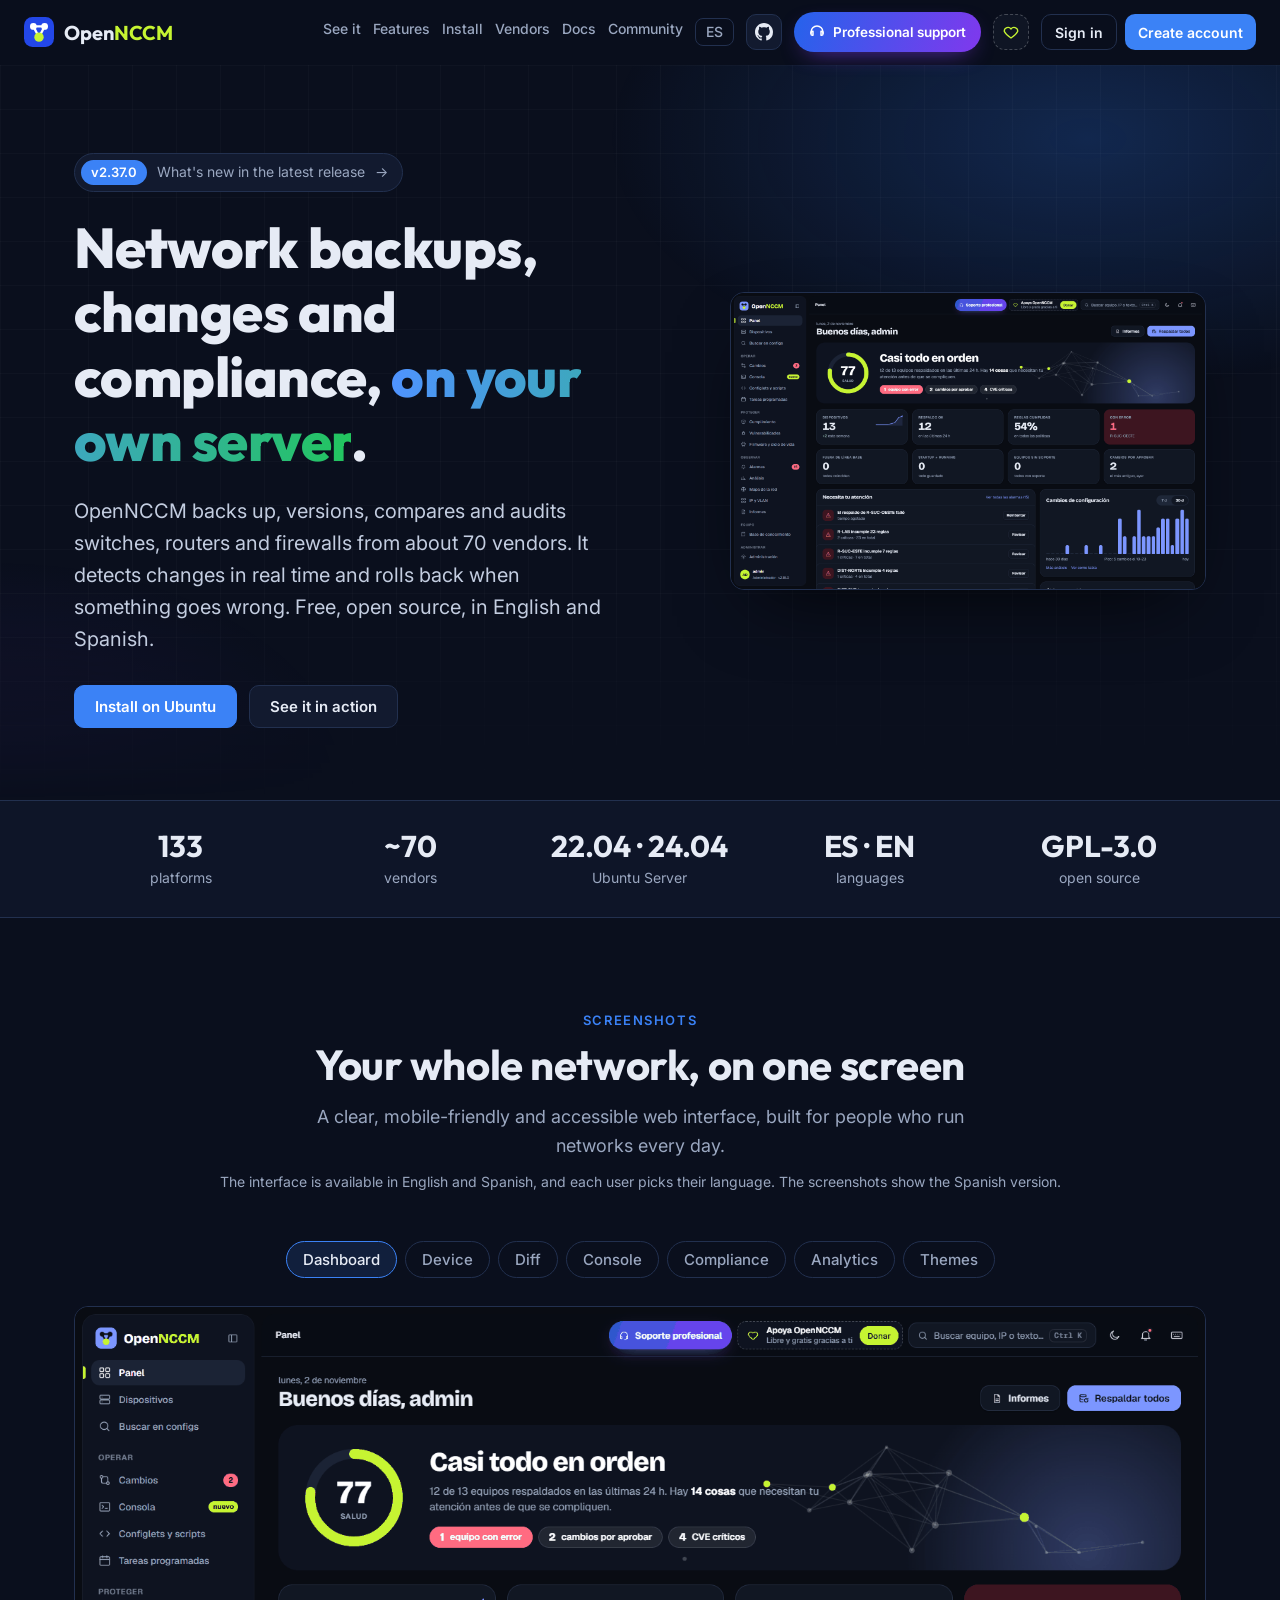
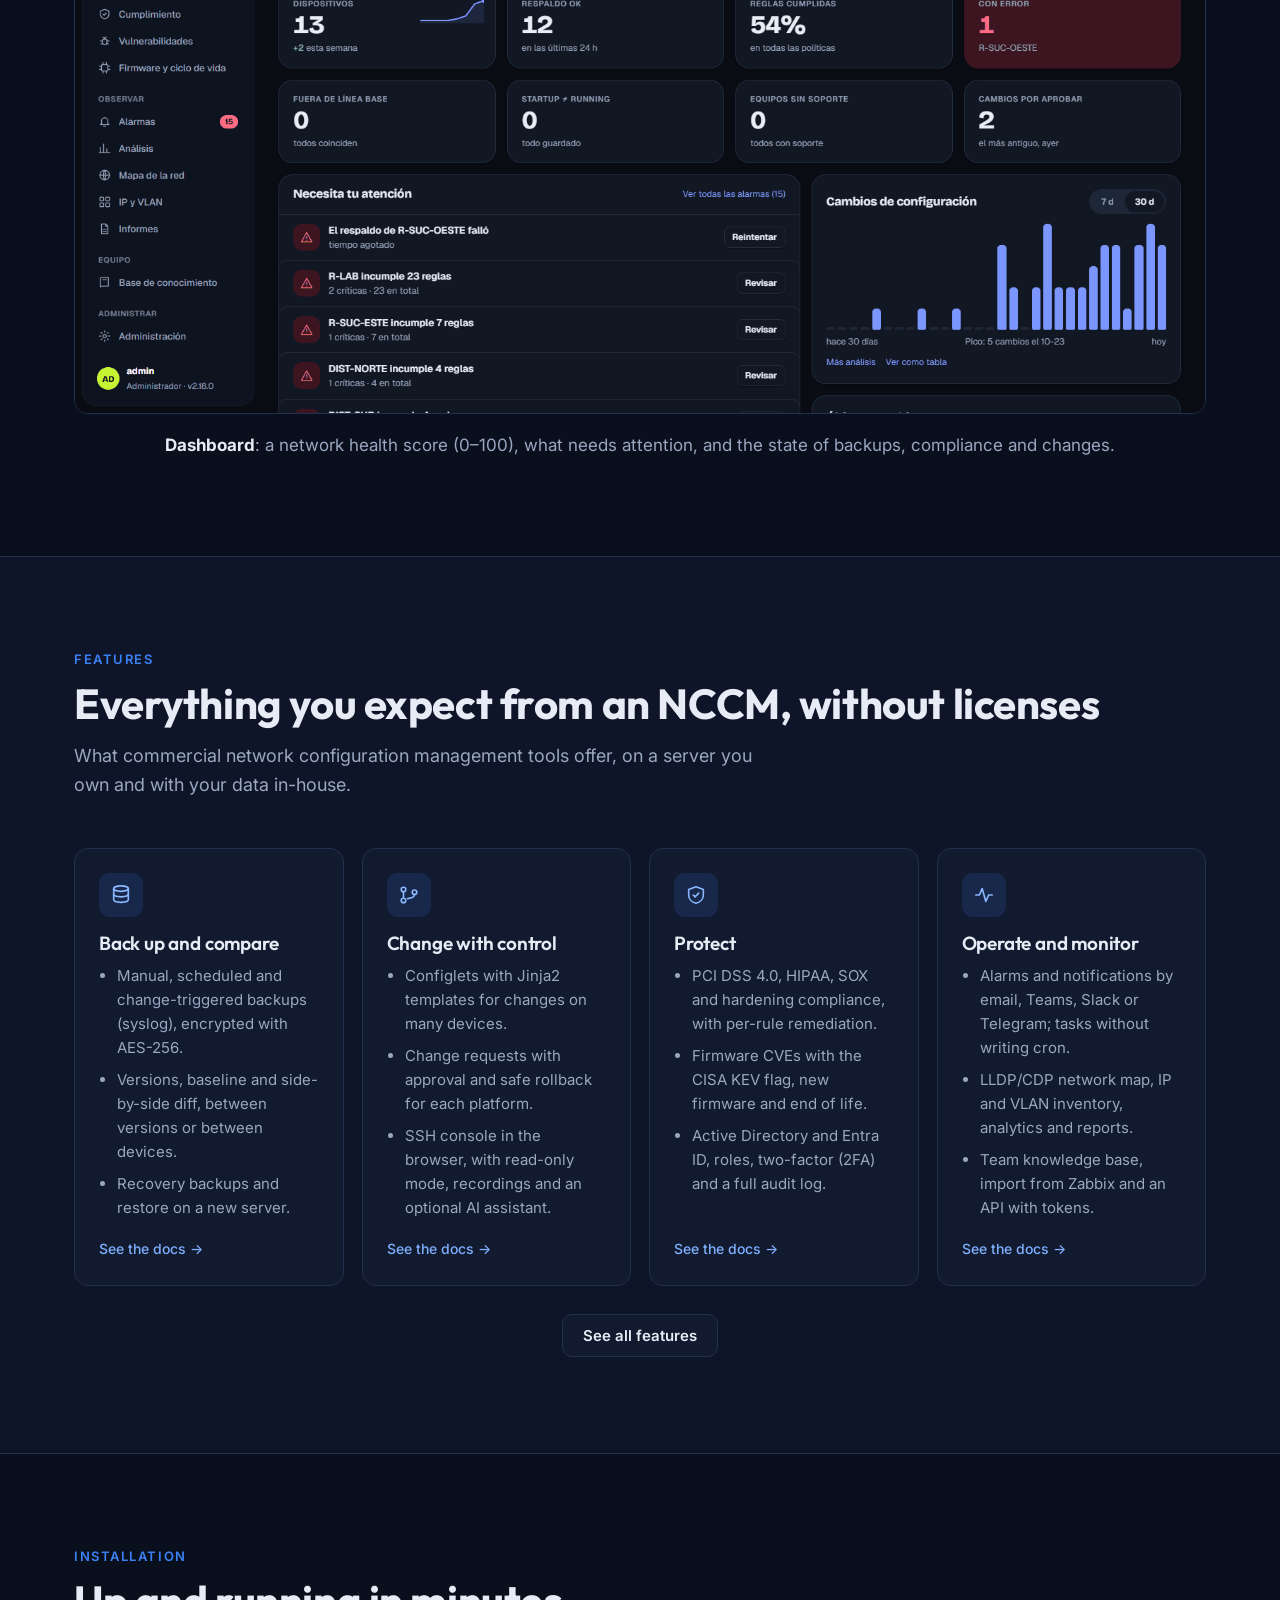
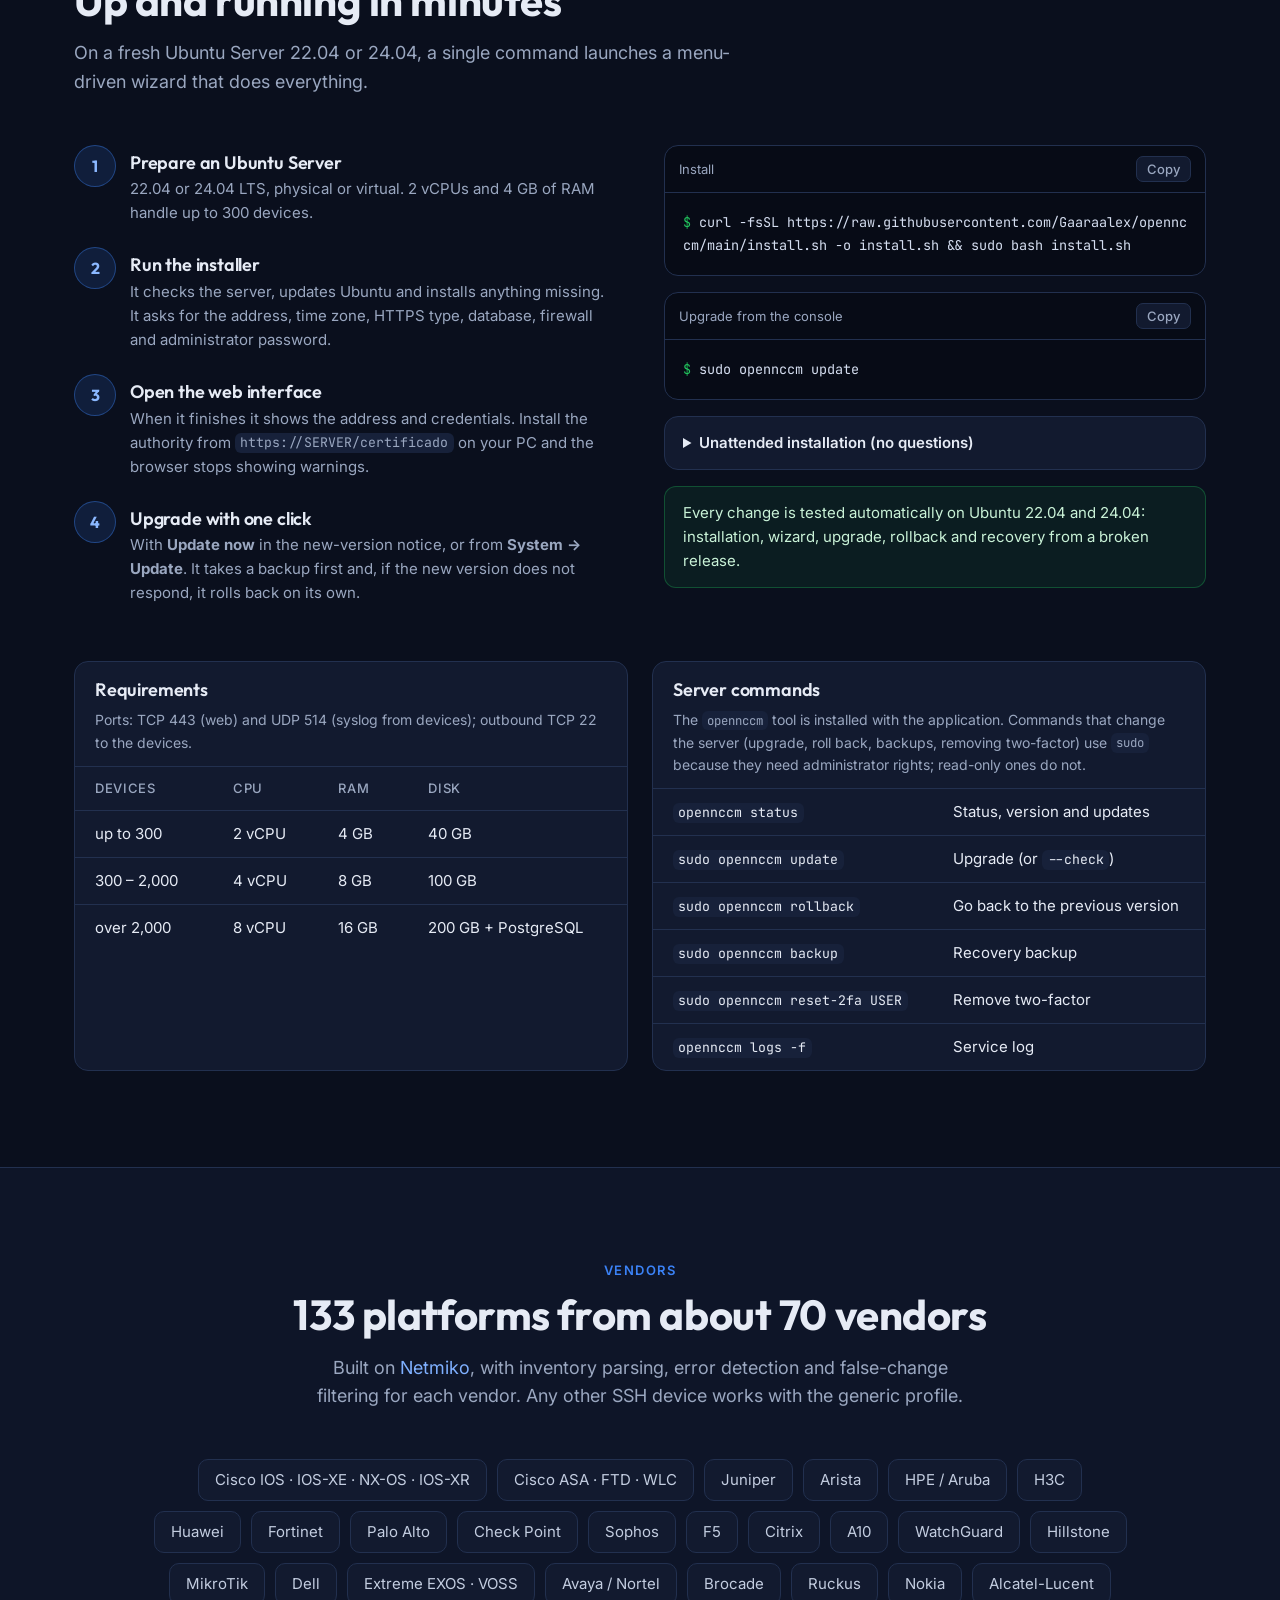
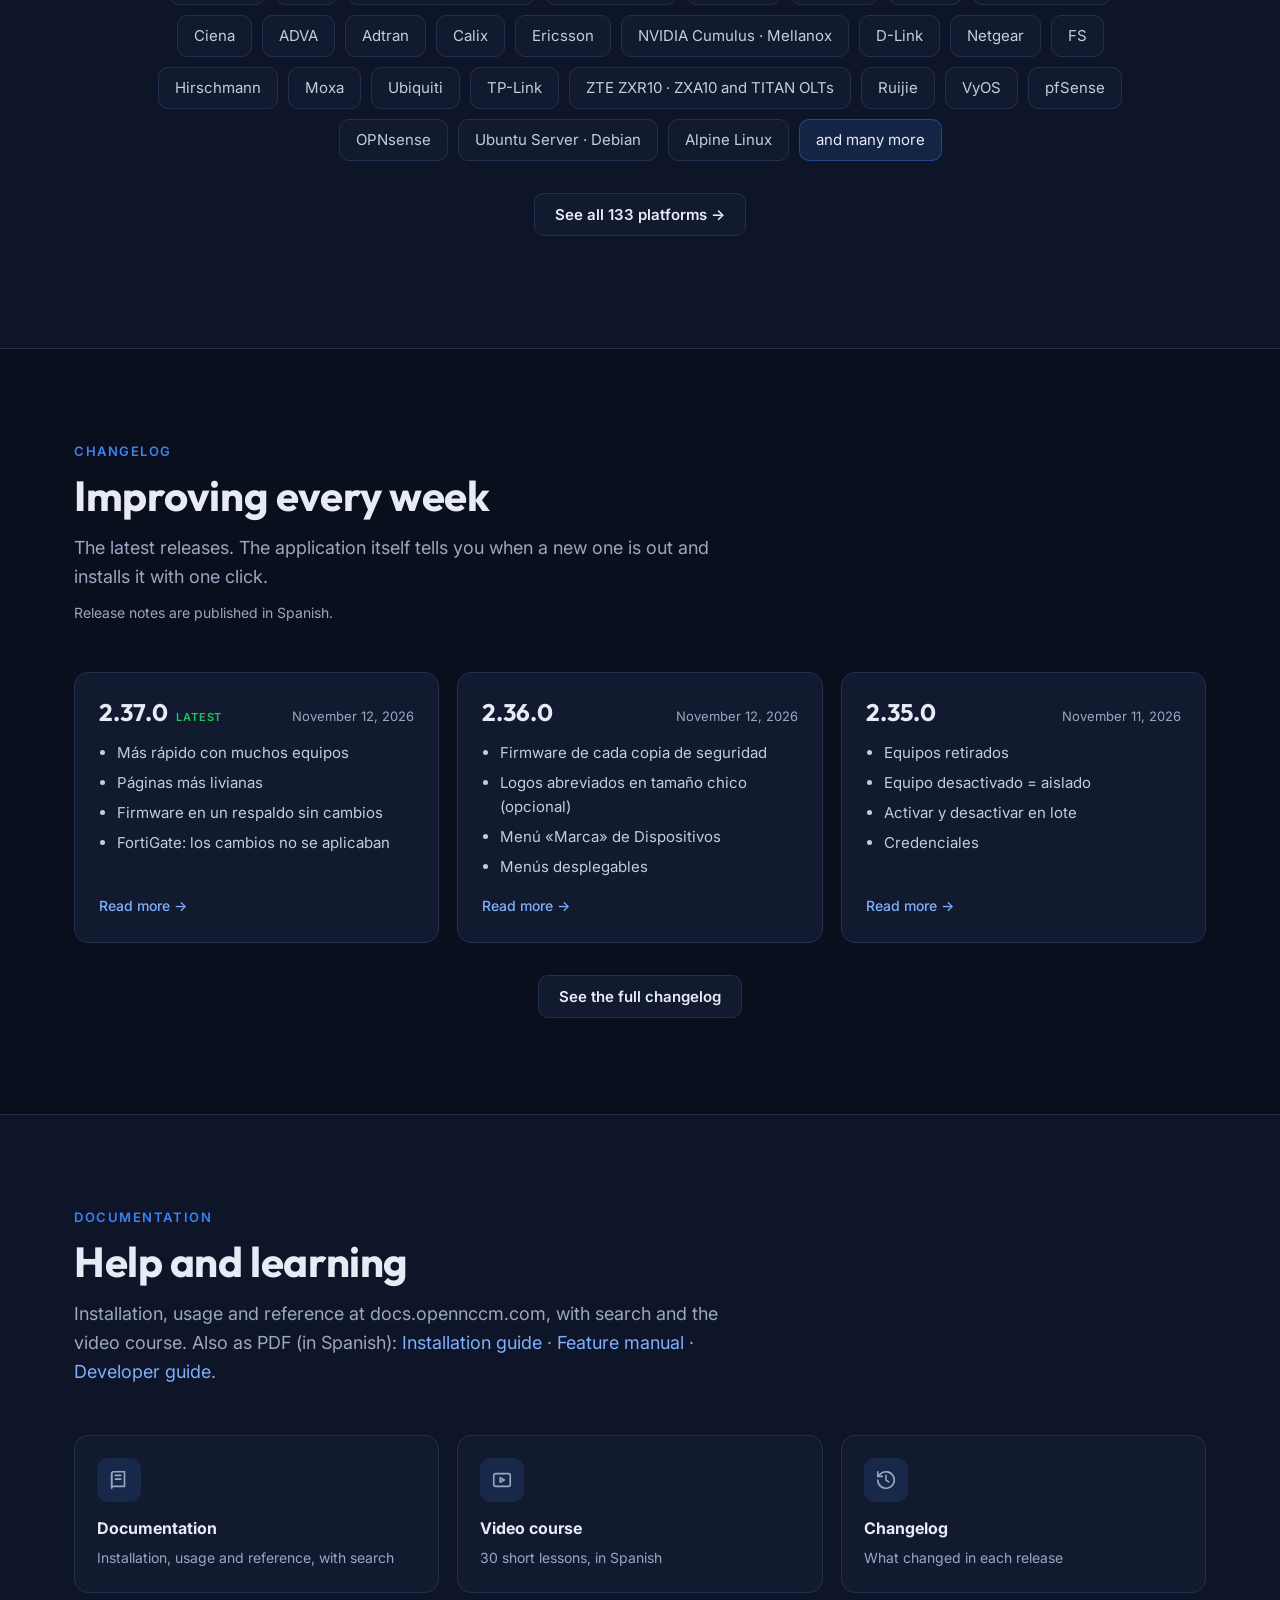
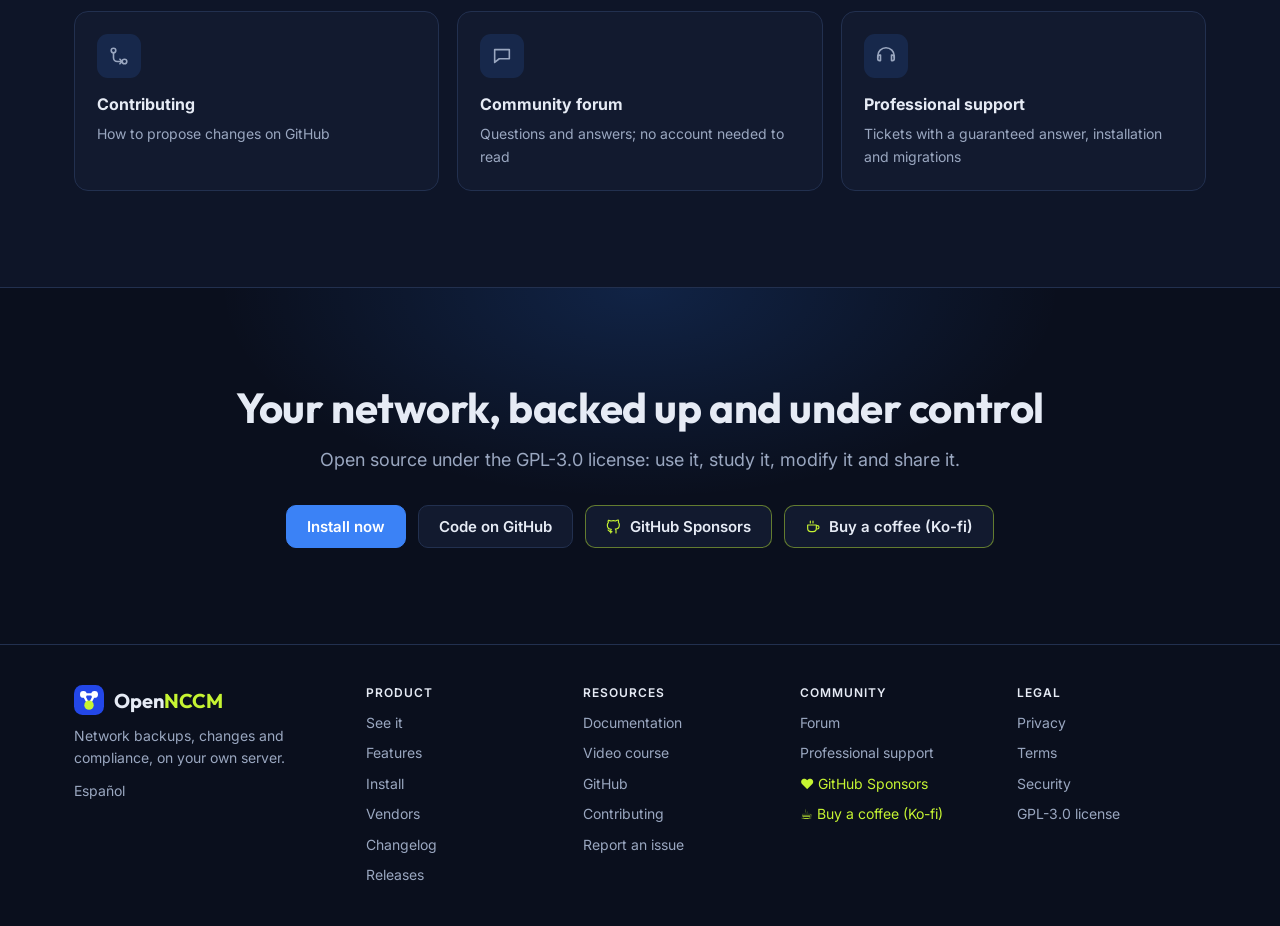
==== commit 79b206b3: "Web al día con OpenNCCM 2.37.0 Novedades hasta la 2.37.0, rendimiento con miles de equipos y la Guía" ====
--- a/site/en/index.html
+++ b/site/en/index.html
@@ -171,7 +171,7 @@
       <article class="tarjeta"><div class="icono">⏰</div><h3>Day-to-day operations</h3><p>Device import from Zabbix by group, damaged or replaced devices retired with all their history (and the replacement added in the same step), an API with personal tokens, scheduled tasks without writing cron, alarms by severity, and alerts by email, Teams, Slack or Telegram. A team knowledge base: every closed critical alarm is documented with its cause, steps and check.</p></article>
       <article class="tarjeta"><div class="icono">📈</div><h3>Map, inventory and reports</h3><p>Network map built from LLDP/CDP links (and MikroTik devices through RoMON), 10 layouts, nodes by place and new or lost neighbor alerts; MAC or IP search down to the switch and port; a front view of each device with the status of its ports, power supplies and fans, IP and VLAN inventory with duplicate warnings, activity by source, a day × hour heat map, trends and compliance by policy; on-screen reports, CSV and scheduled email delivery, unused ports and the network document in PDF or Word.</p></article>
       <article class="tarjeta"><div class="icono">🔐</div><h3>Access and security</h3><p>Sign-in with Active Directory and Microsoft Entra ID (Azure AD), with roles from groups. Admin, operator and viewer roles, device groups, two-factor authentication (TOTP), “Remember me on this device” and a complete audit trail.</p></article>
-      <article class="tarjeta"><div class="icono">🎨</div><h3>Polished interface</h3><p>“Signal” design with a sidebar and Ctrl K search, in English and Spanish, and each device with its brand logo (73 brands). Light, dark and high-contrast themes with 7 accent colors; mobile-friendly and accessible (WCAG AA).</p></article>
+      <article class="tarjeta"><div class="icono">🎨</div><h3>Polished interface</h3><p>“Signal” design with a sidebar and Ctrl K search, in English and Spanish, and each device with its brand logo (73 brands). Fast with thousands of devices: with 2000, the dashboard loads in 0.4 s and the list travels compressed (200 KB instead of 4 MB). Light, dark and high-contrast themes with 7 accent colors; mobile-friendly and accessible (WCAG AA).</p></article>
       <article class="tarjeta"><div class="icono">♻️</div><h3>Recovery</h3><p>Encrypted database backups, SFTP offload, restore onto a new server with its key (SQLite or PostgreSQL), and upgrades that roll back on failure. A device backup can be restored onto another unit of the same model, over SSH or a console cable.</p></article>
     </div>
     </details>
@@ -279,7 +279,7 @@
     <div class="cabecera-seccion">
       <p class="eyebrow">Documentation</p>
       <h2>Help and learning</h2>
-      <p class="intro">Installation, usage and reference at docs.opennccm.com, with search and the video course. Also as PDF (in Spanish): <a href="https://github.com/Gaaraalex/opennccm/raw/main/docs/OpenNCCM-Guia-de-instalacion.pdf" hreflang="es">Installation guide</a> · <a href="https://github.com/Gaaraalex/opennccm/raw/main/docs/OpenNCCM-Manual-de-funciones.pdf" hreflang="es">Feature manual</a>.</p>
+      <p class="intro">Installation, usage and reference at docs.opennccm.com, with search and the video course. Also as PDF (in Spanish): <a href="https://github.com/Gaaraalex/opennccm/raw/main/docs/OpenNCCM-Guia-de-instalacion.pdf" hreflang="es">Installation guide</a> · <a href="https://github.com/Gaaraalex/opennccm/raw/main/docs/OpenNCCM-Manual-de-funciones.pdf" hreflang="es">Feature manual</a> · <a href="https://github.com/Gaaraalex/opennccm/raw/main/docs/OpenNCCM-Guia-del-desarrollador.pdf" hreflang="es">Developer guide</a>.</p>
     </div>
     <div class="docs tres">
       <a class="doc" href="https://docs.opennccm.com/en/"><span class="icono-linea"><svg viewBox="0 0 24 24" aria-hidden="true"><path d="M4 5a2 2 0 0 1 2-2h12v16H6a2 2 0 0 0-2 2z"/><path d="M4 19V5M8 7h6M8 11h6"/></svg></span><b>Documentation</b><span>Installation, usage and reference, with search</span></a>
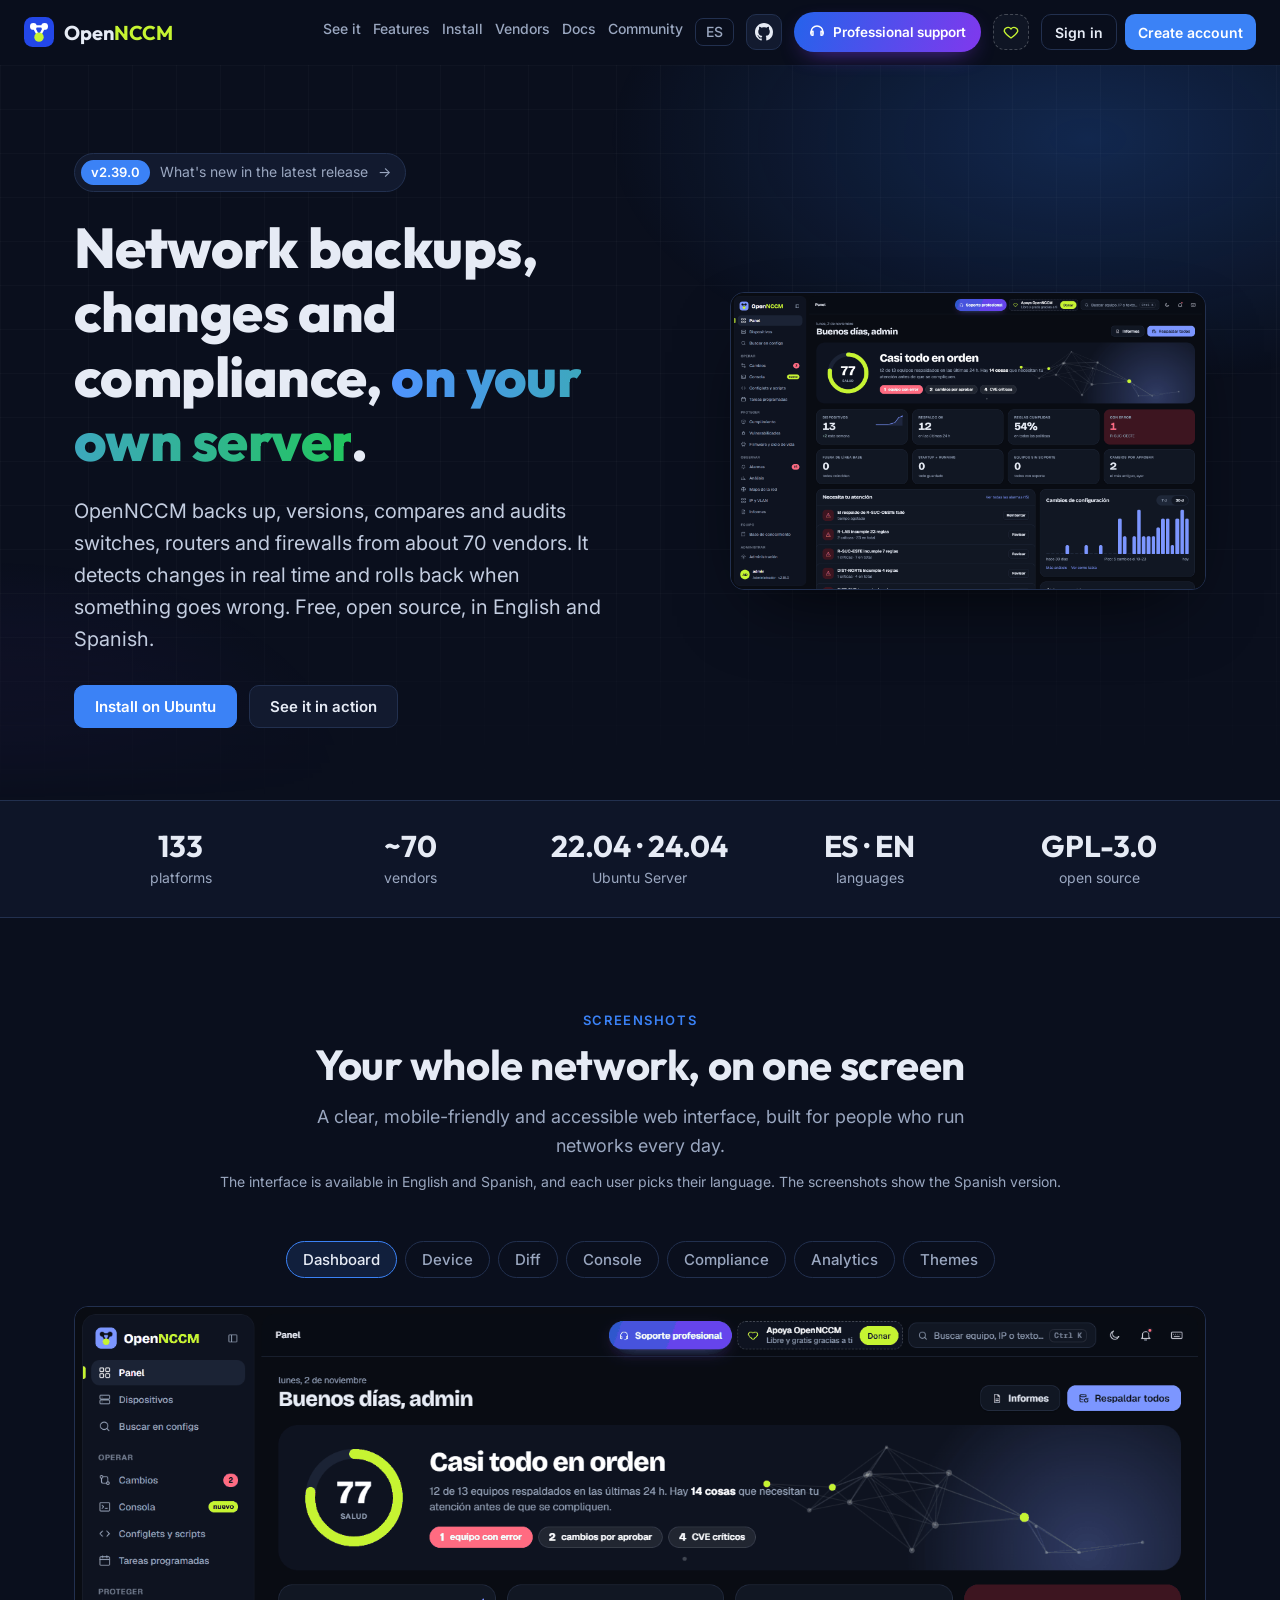
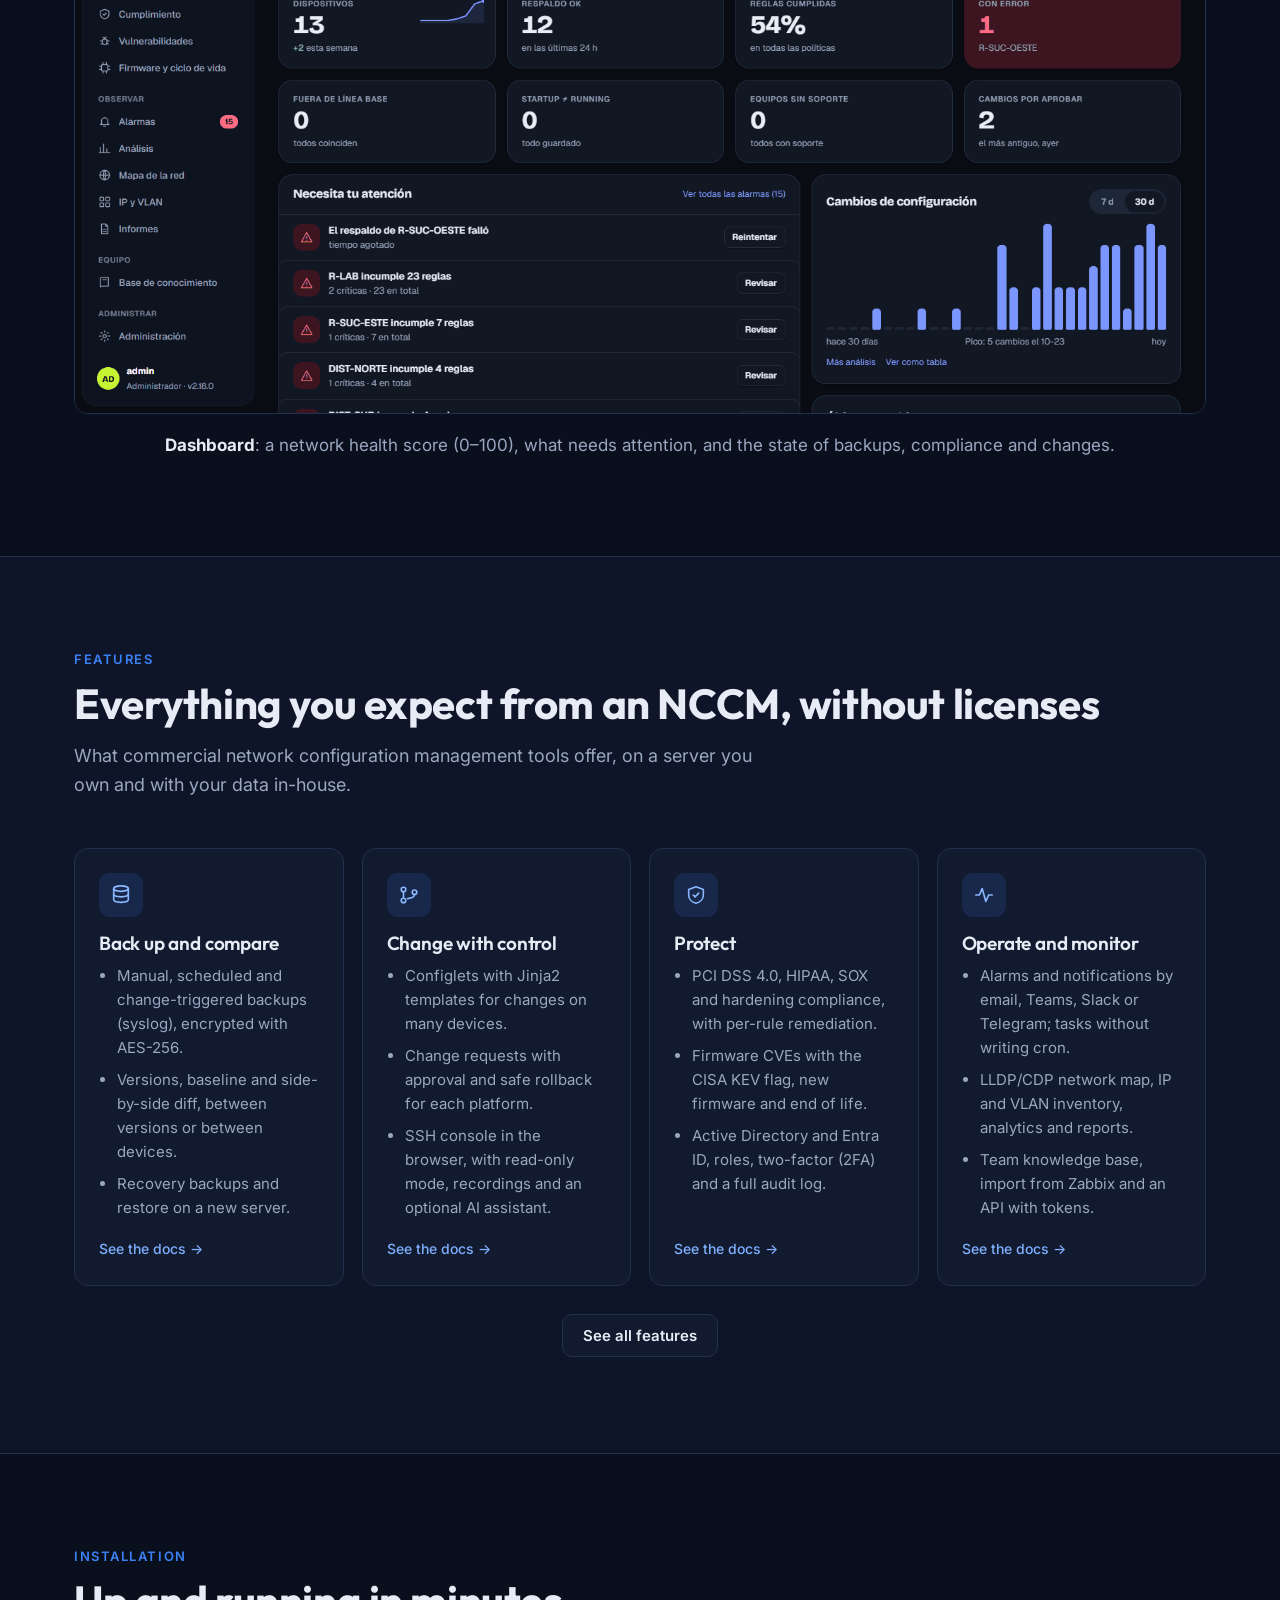
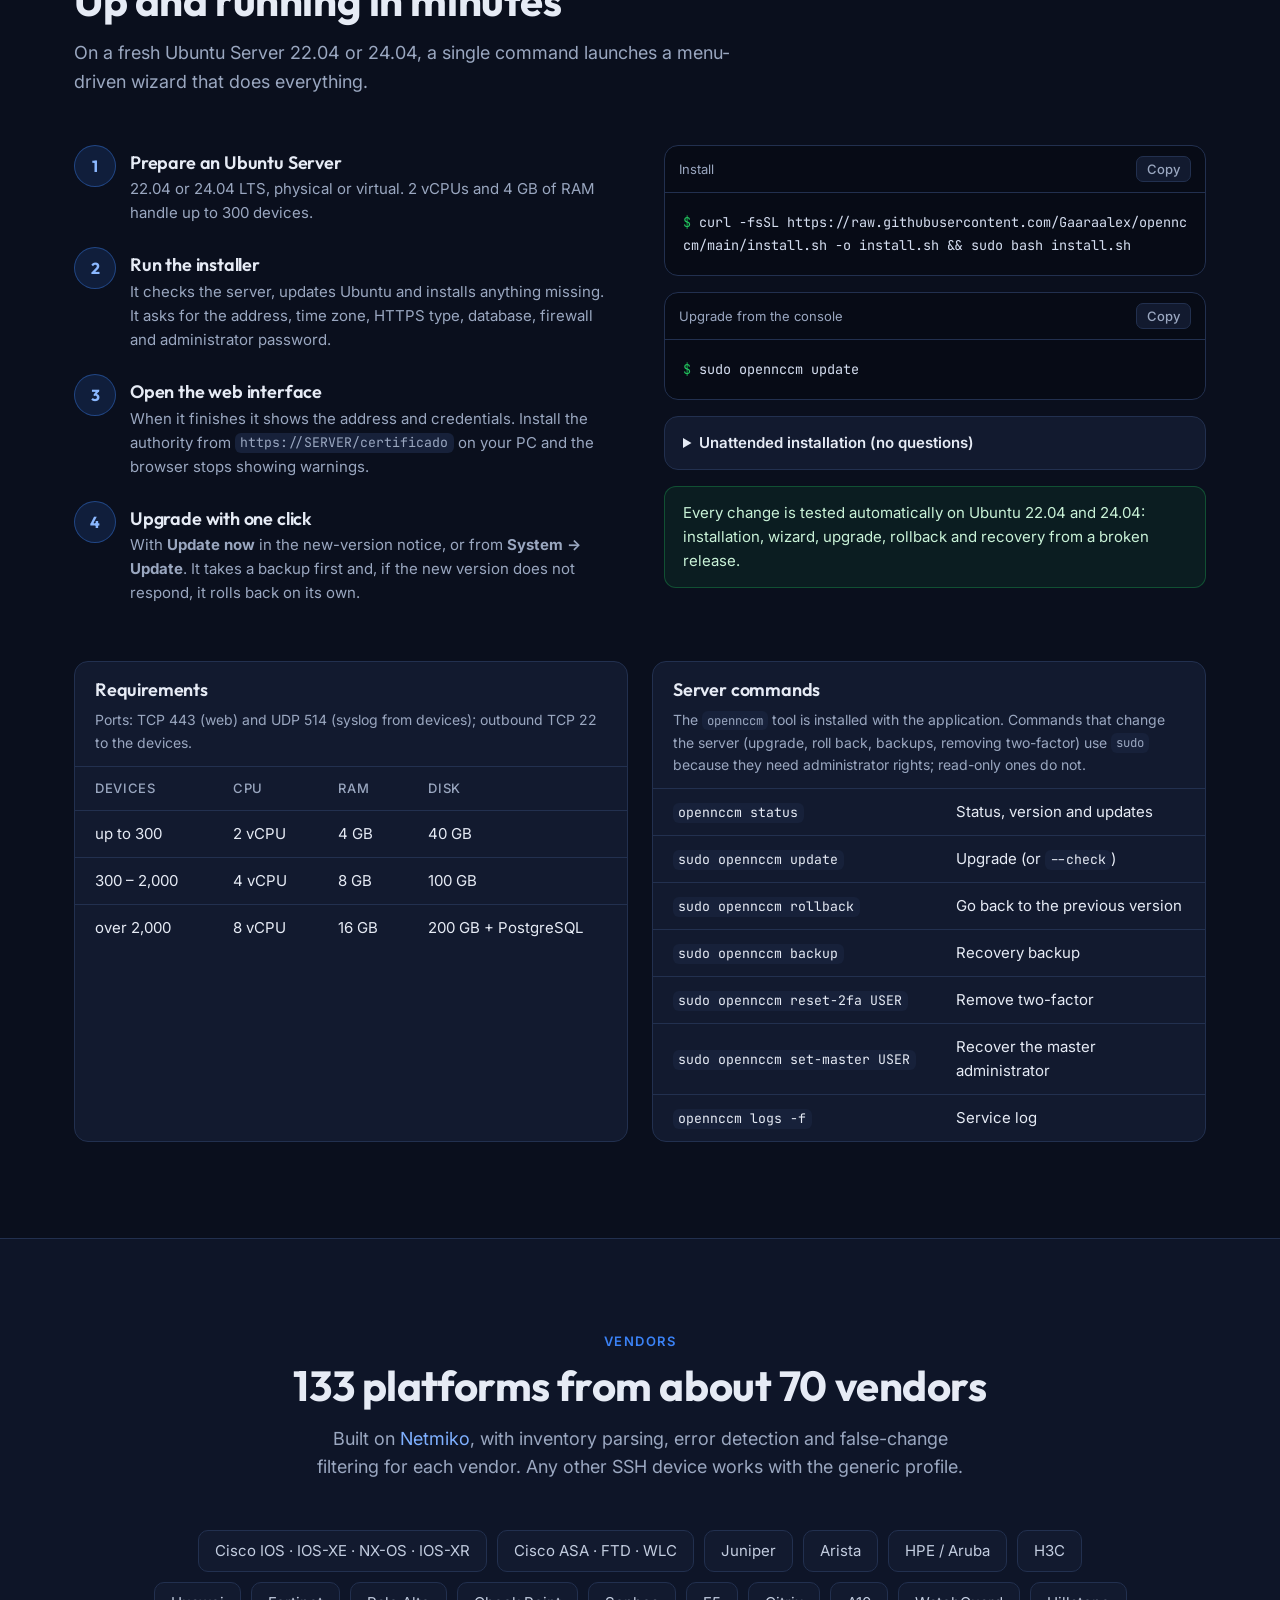
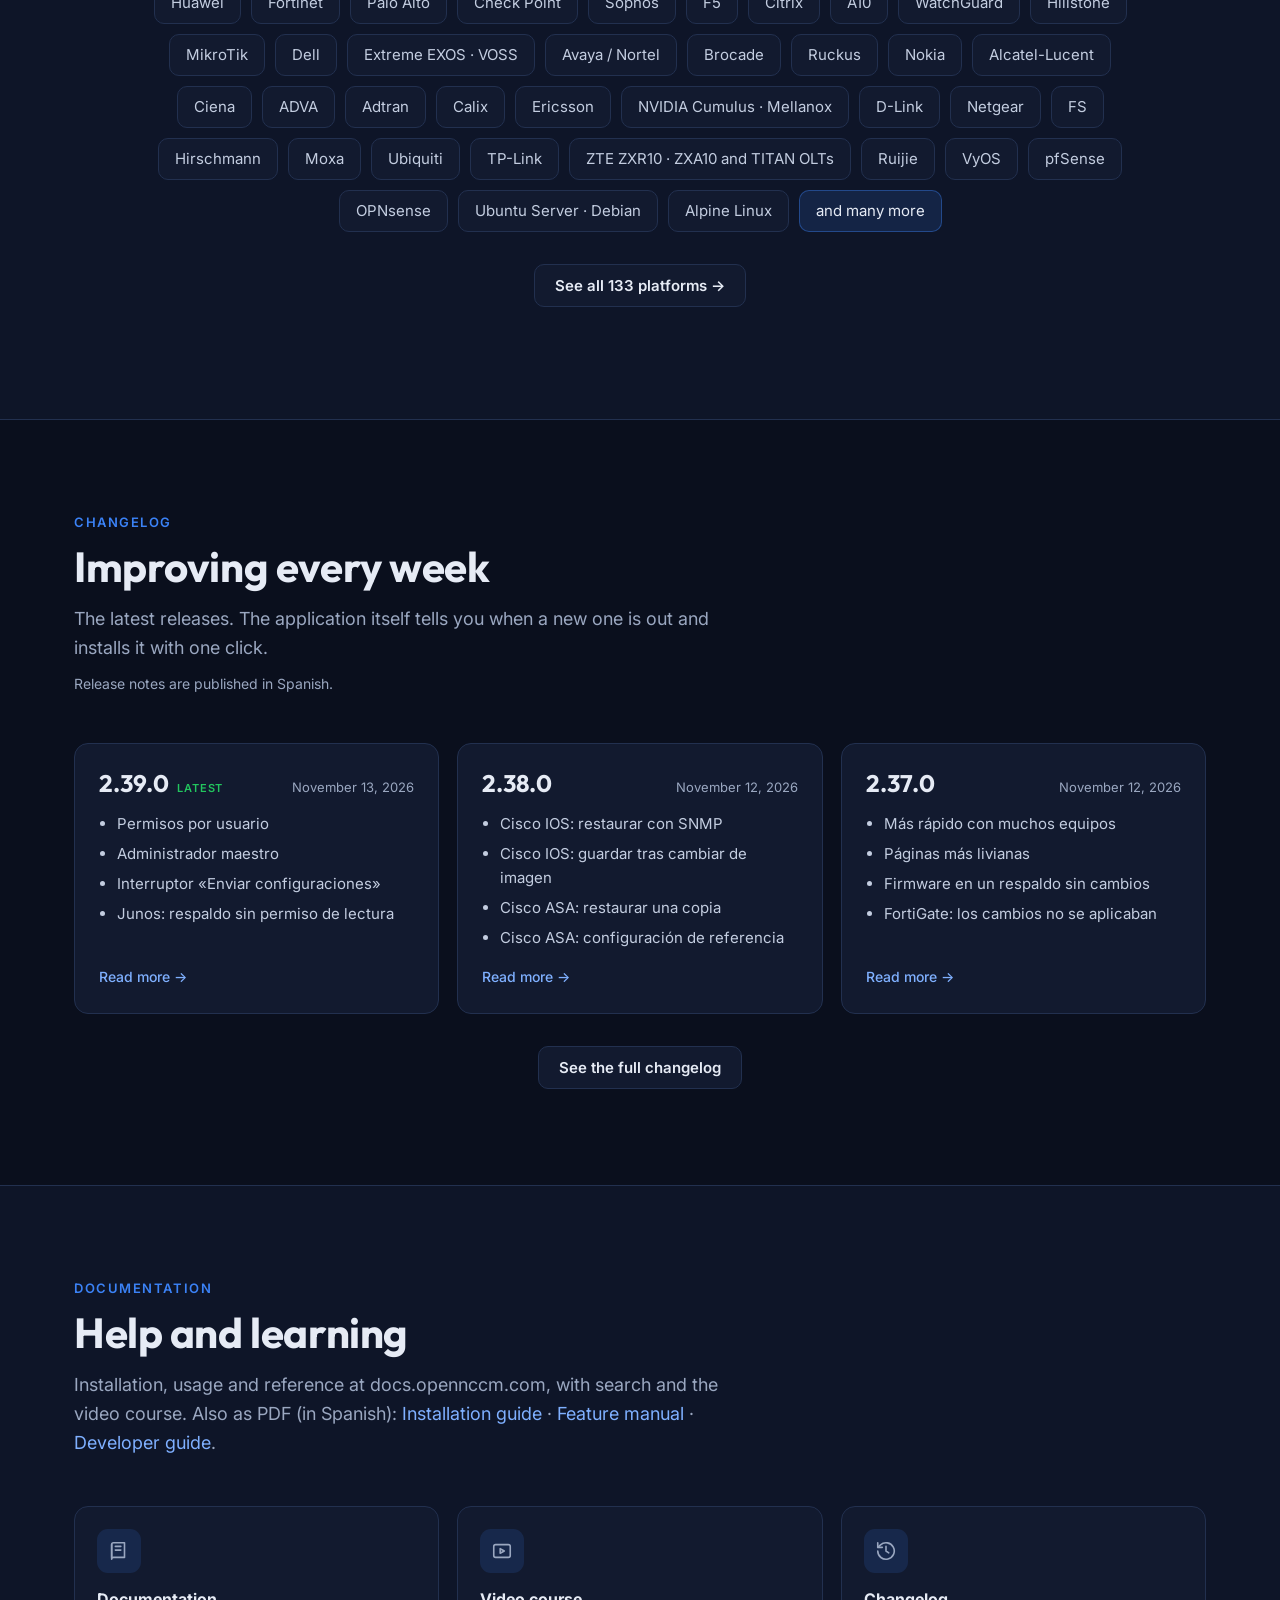
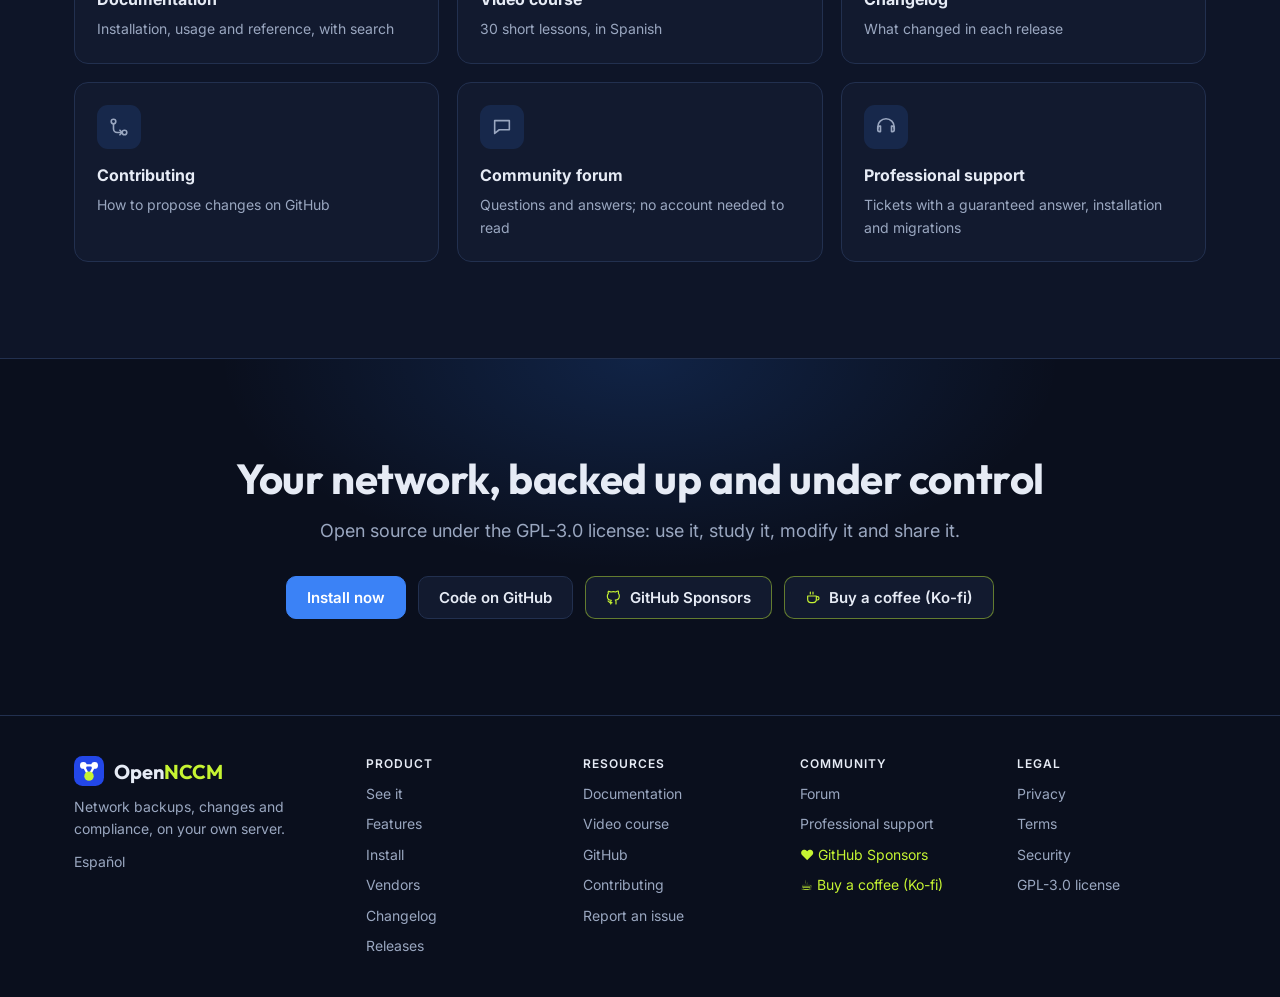
==== commit 8d635dd8: "Web al día con OpenNCCM 2.39.0 Co-Authored-By: Claude Opus 5.5 <noreply@anthropic.com>" ====
--- a/site/en/index.html
+++ b/site/en/index.html
@@ -170,7 +170,7 @@
       <article class="tarjeta"><div class="icono">🖥️</div><h3>Web console</h3><p>SSH from the browser with colors, autocomplete and a read-only mode. Several sessions at once, the same query across many devices, 758 recipes for every device with a command line (with a “Verified” badge on those tested), favorite commands, recordings and role-based access. Optional AI assistant with your own provider: a chat across the whole system that queries read-only and asks for confirmation before acting.</p></article>
       <article class="tarjeta"><div class="icono">⏰</div><h3>Day-to-day operations</h3><p>Device import from Zabbix by group, damaged or replaced devices retired with all their history (and the replacement added in the same step), an API with personal tokens, scheduled tasks without writing cron, alarms by severity, and alerts by email, Teams, Slack or Telegram. A team knowledge base: every closed critical alarm is documented with its cause, steps and check.</p></article>
       <article class="tarjeta"><div class="icono">📈</div><h3>Map, inventory and reports</h3><p>Network map built from LLDP/CDP links (and MikroTik devices through RoMON), 10 layouts, nodes by place and new or lost neighbor alerts; MAC or IP search down to the switch and port; a front view of each device with the status of its ports, power supplies and fans, IP and VLAN inventory with duplicate warnings, activity by source, a day × hour heat map, trends and compliance by policy; on-screen reports, CSV and scheduled email delivery, unused ports and the network document in PDF or Word.</p></article>
-      <article class="tarjeta"><div class="icono">🔐</div><h3>Access and security</h3><p>Sign-in with Active Directory and Microsoft Entra ID (Azure AD), with roles from groups. Admin, operator and viewer roles, device groups, two-factor authentication (TOTP), “Remember me on this device” and a complete audit trail.</p></article>
+      <article class="tarjeta"><div class="icono">🔐</div><h3>Access and security</h3><p>Sign-in with Active Directory and Microsoft Entra ID (Azure AD), with roles from groups. Admin, operator and viewer roles as templates, with per-user permissions (for example, an operator who does not send configurations), a master administrator who cannot be deleted or locked, device groups, two-factor authentication (TOTP), “Remember me on this device” and a complete audit trail.</p></article>
       <article class="tarjeta"><div class="icono">🎨</div><h3>Polished interface</h3><p>“Signal” design with a sidebar and Ctrl K search, in English and Spanish, and each device with its brand logo (73 brands). Fast with thousands of devices: with 2000, the dashboard loads in 0.4 s and the list travels compressed (200 KB instead of 4 MB). Light, dark and high-contrast themes with 7 accent colors; mobile-friendly and accessible (WCAG AA).</p></article>
       <article class="tarjeta"><div class="icono">♻️</div><h3>Recovery</h3><p>Encrypted database backups, SFTP offload, restore onto a new server with its key (SQLite or PostgreSQL), and upgrades that roll back on failure. A device backup can be restored onto another unit of the same model, over SSH or a console cable.</p></article>
     </div>
@@ -239,6 +239,7 @@
             <tr><td><code>sudo opennccm rollback</code></td><td>Go back to the previous version</td></tr>
             <tr><td><code>sudo opennccm backup</code></td><td>Recovery backup</td></tr>
             <tr><td><code>sudo opennccm reset-2fa USER</code></td><td>Remove two-factor</td></tr>
+            <tr><td><code>sudo opennccm set-master USER</code></td><td>Recover the master administrator</td></tr>
             <tr><td><code>opennccm logs -f</code></td><td>Service log</td></tr>
           </tbody>
         </table>
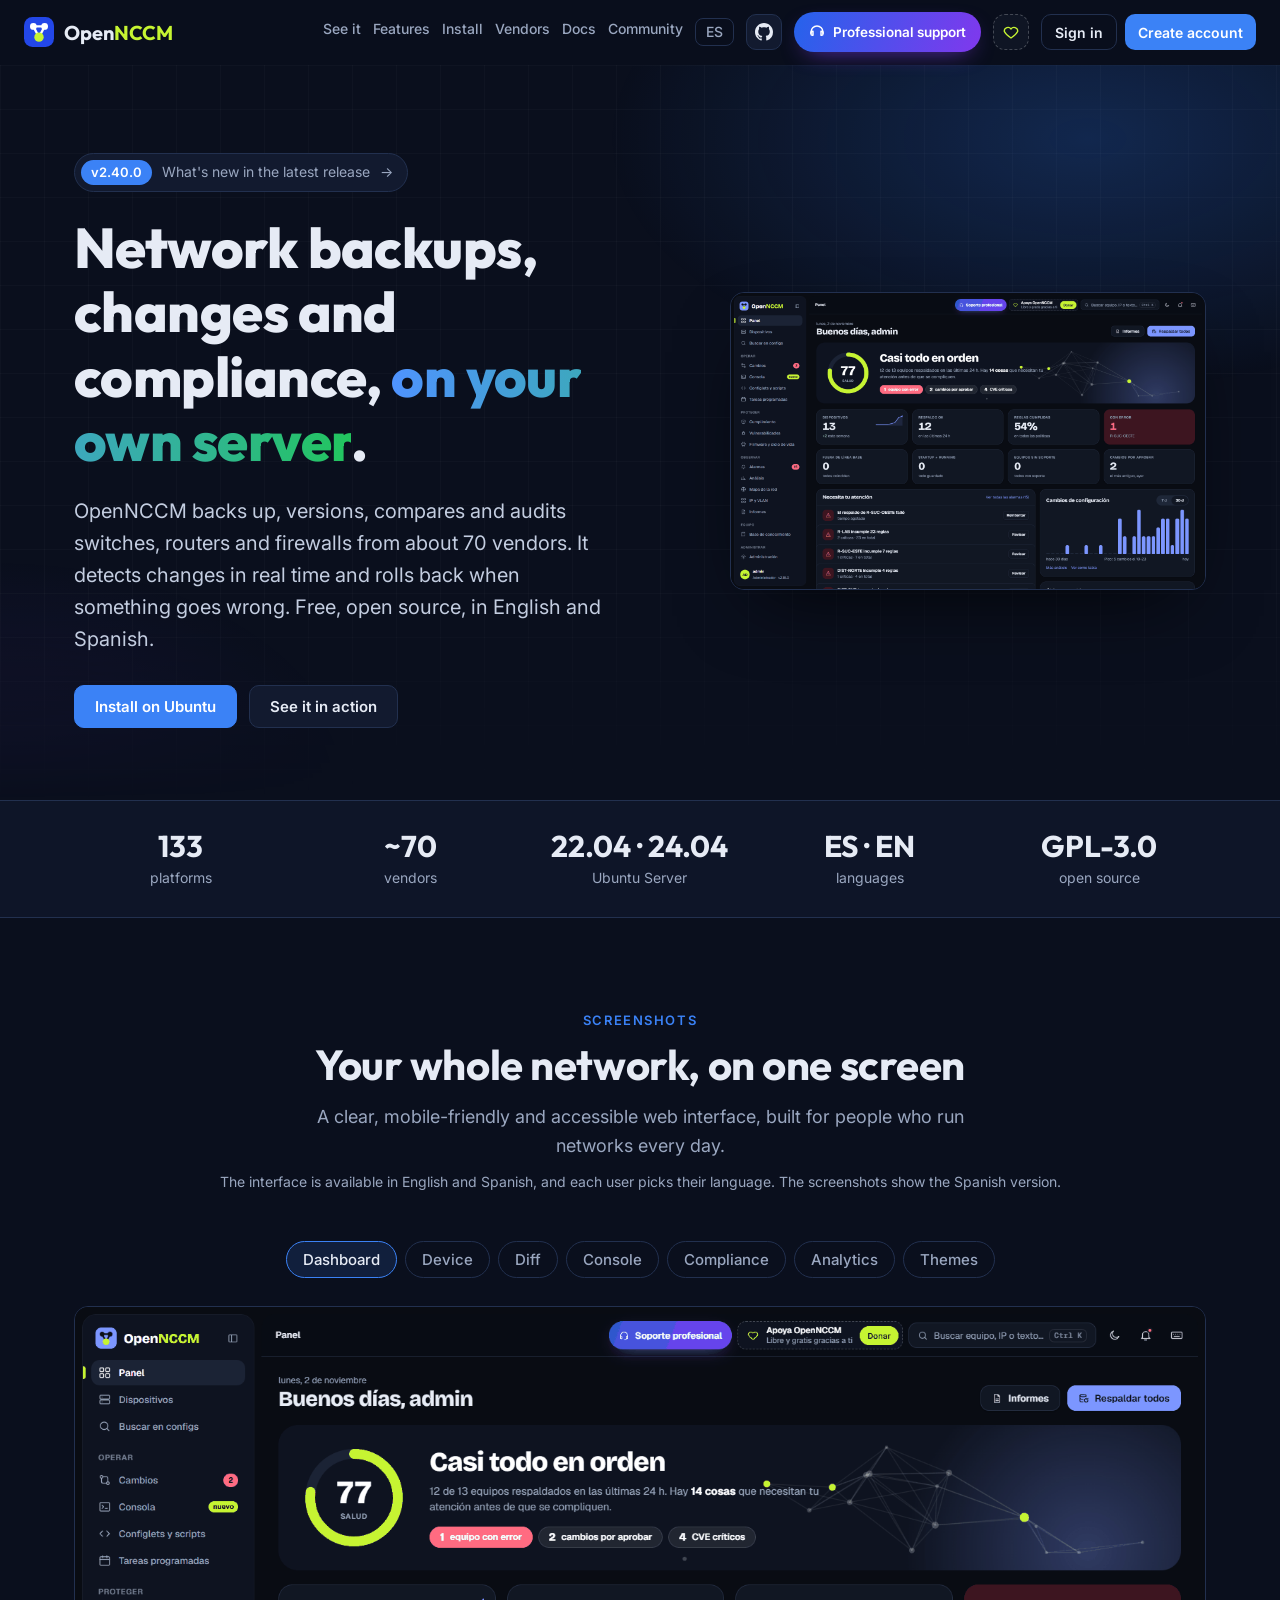
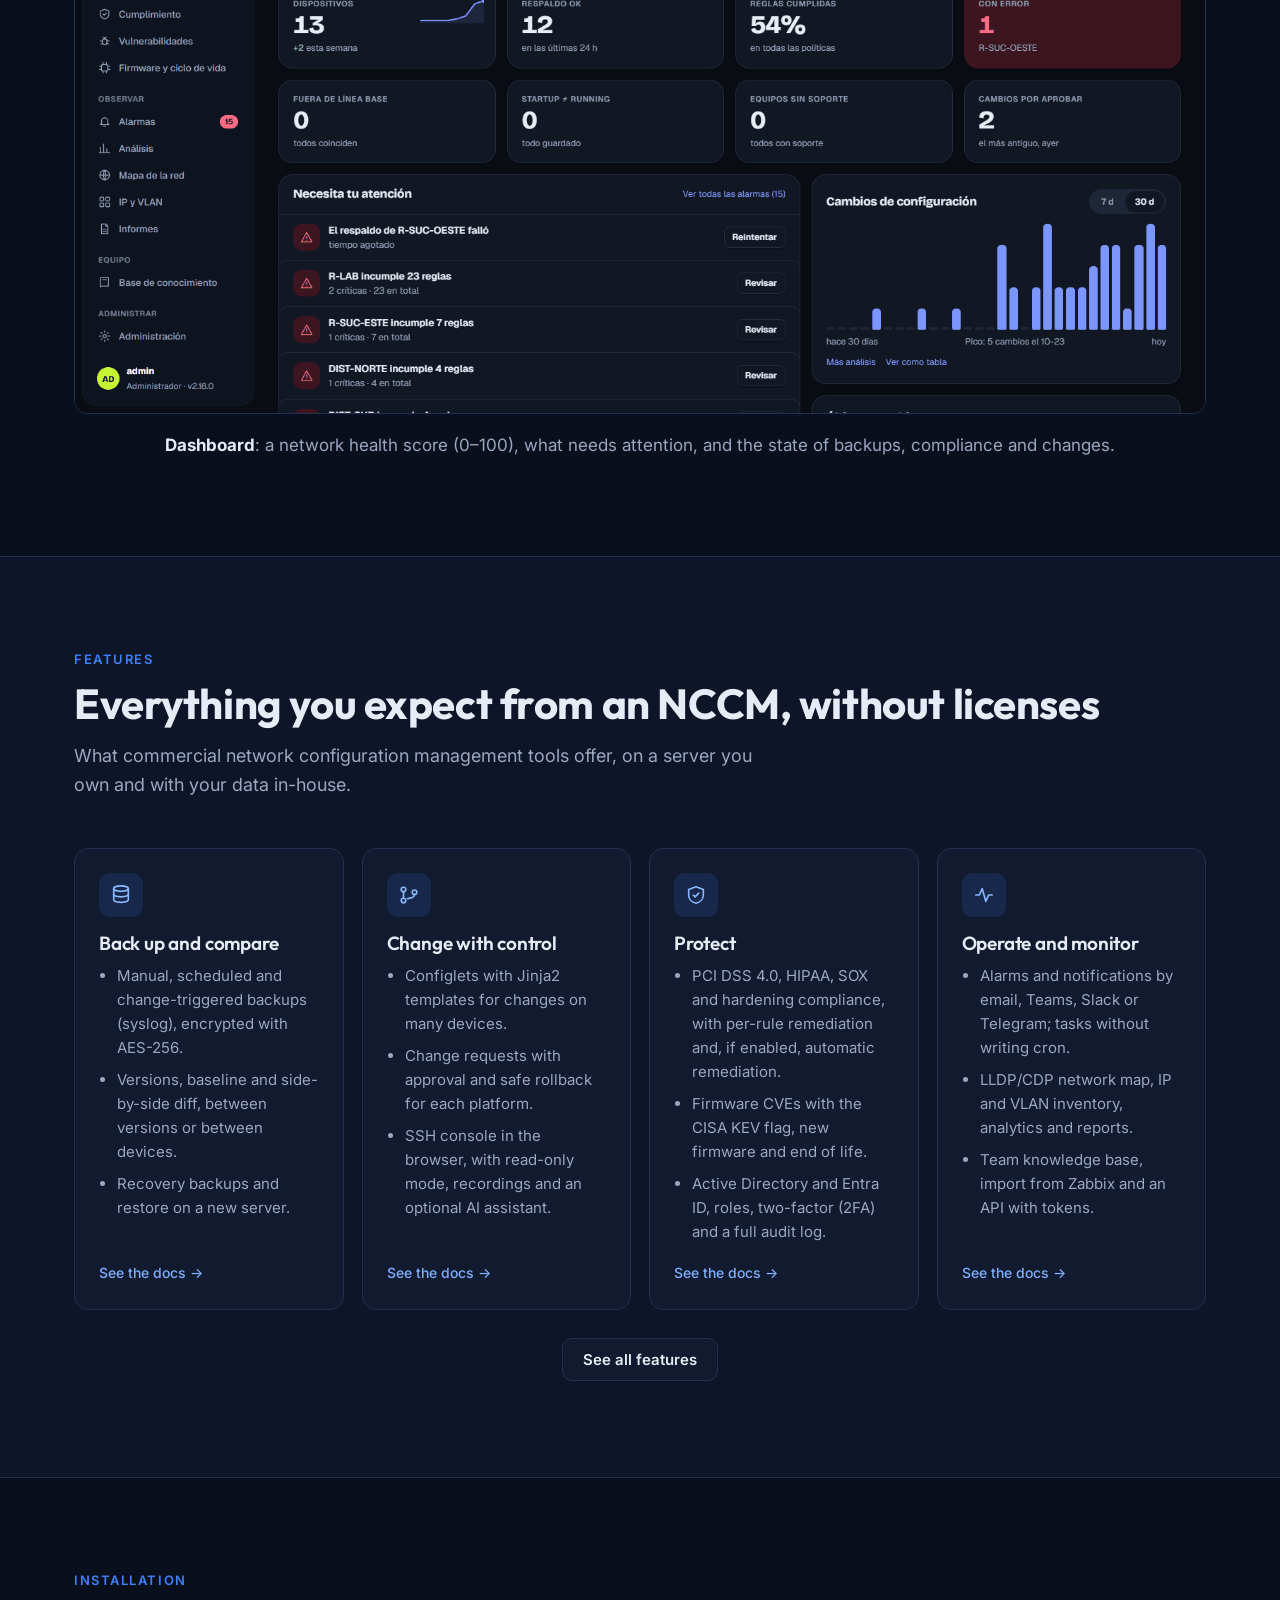
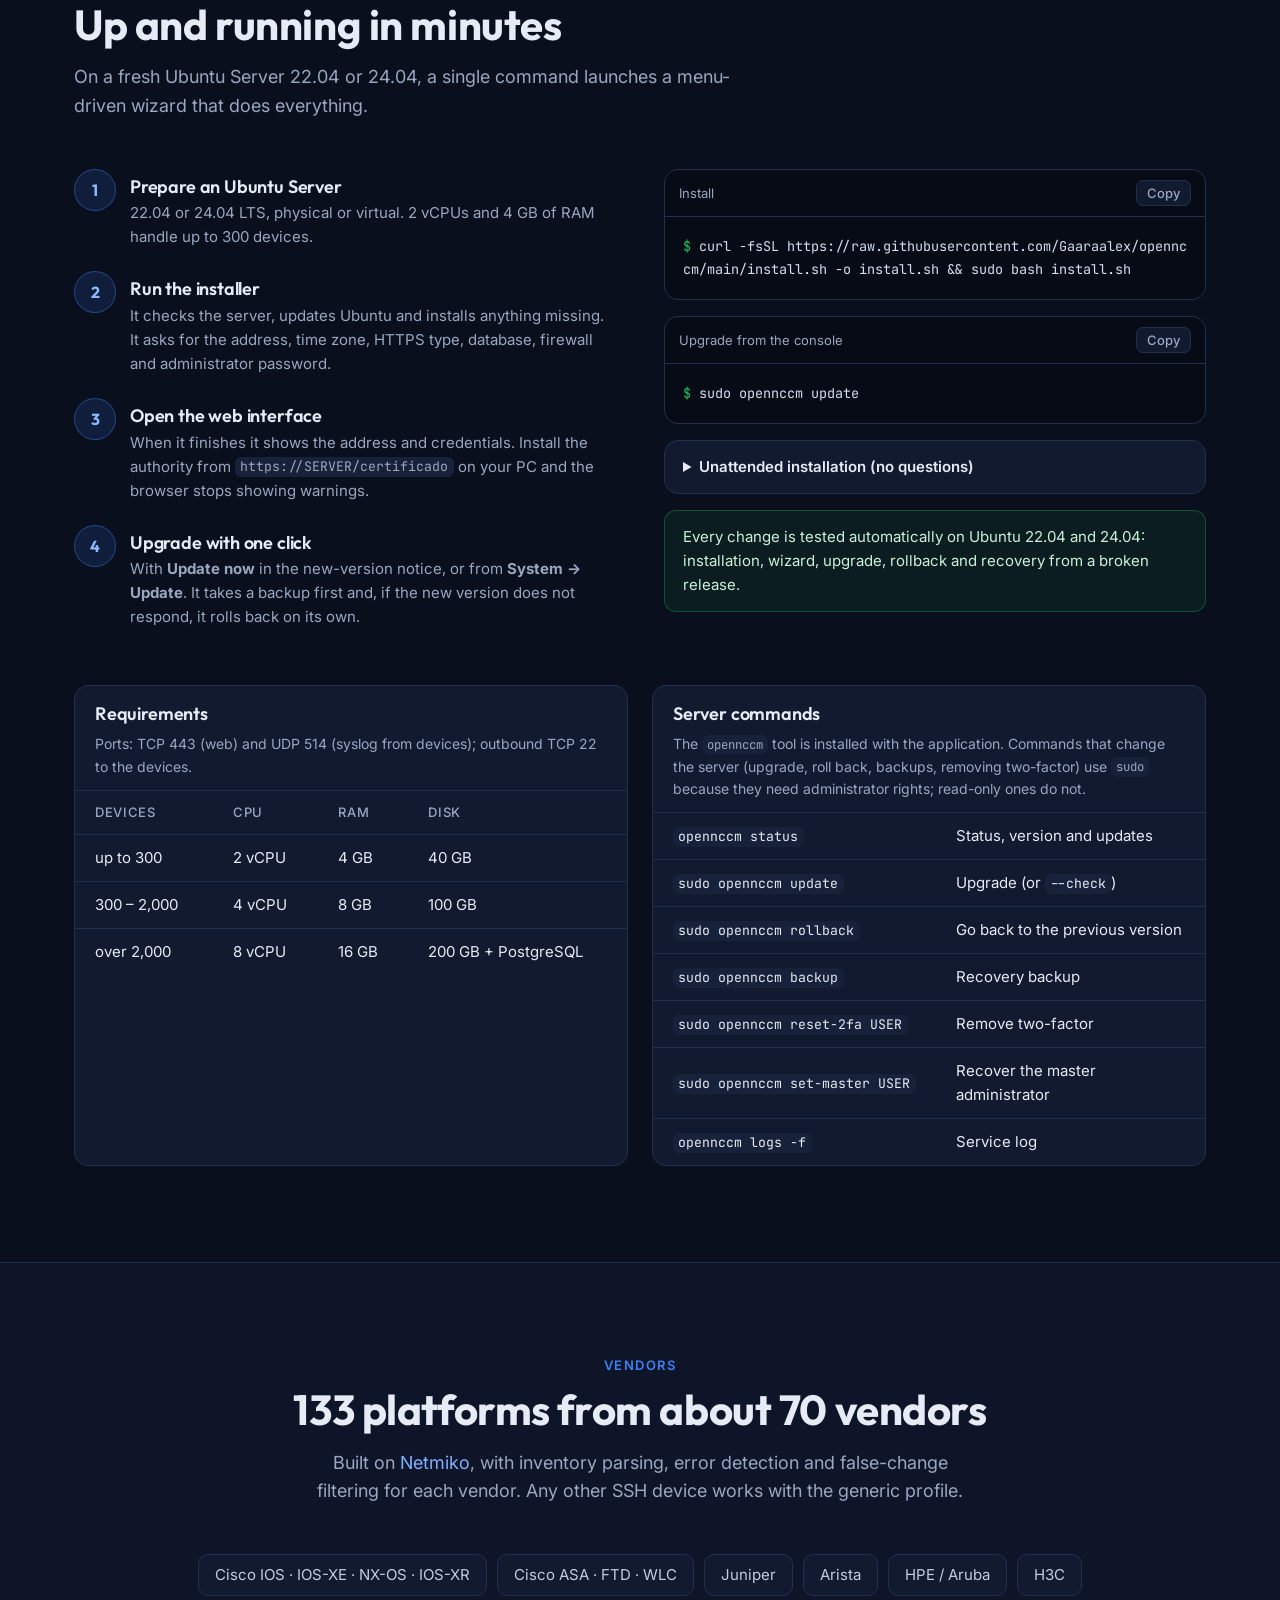
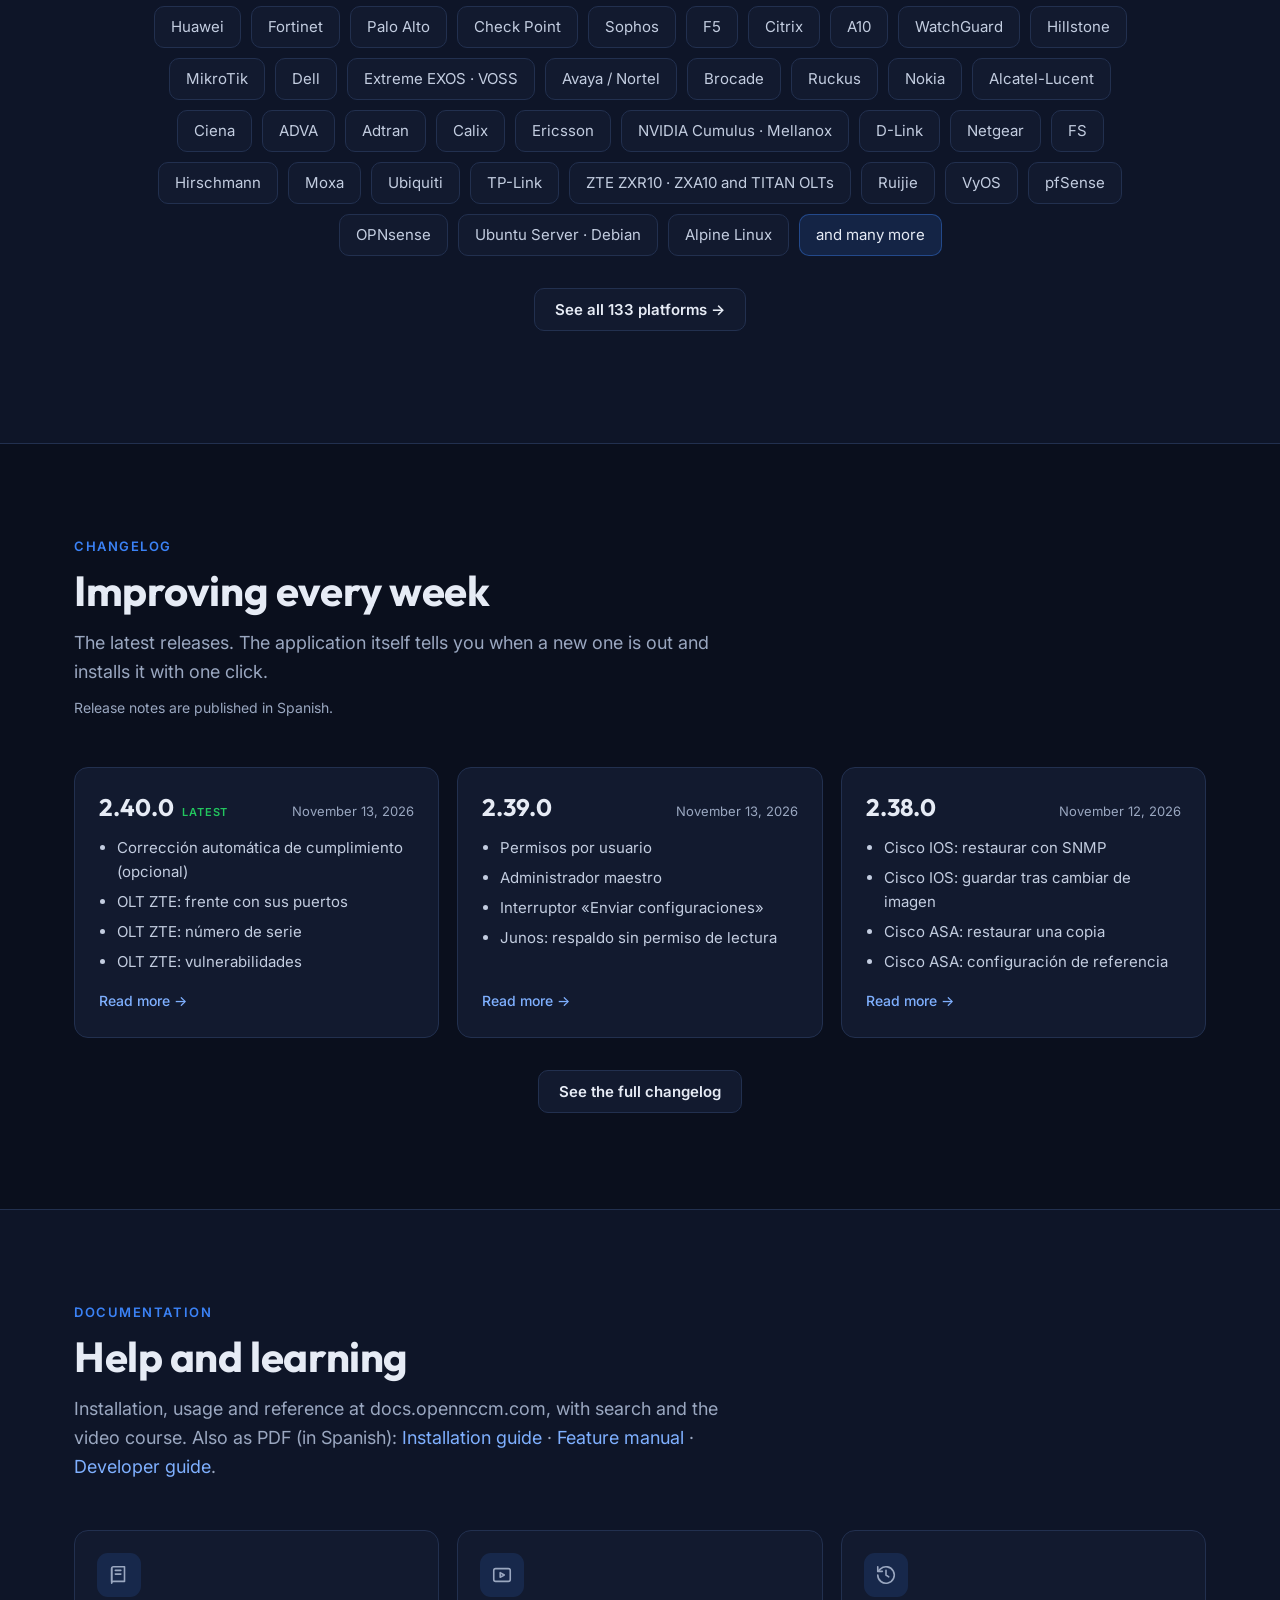
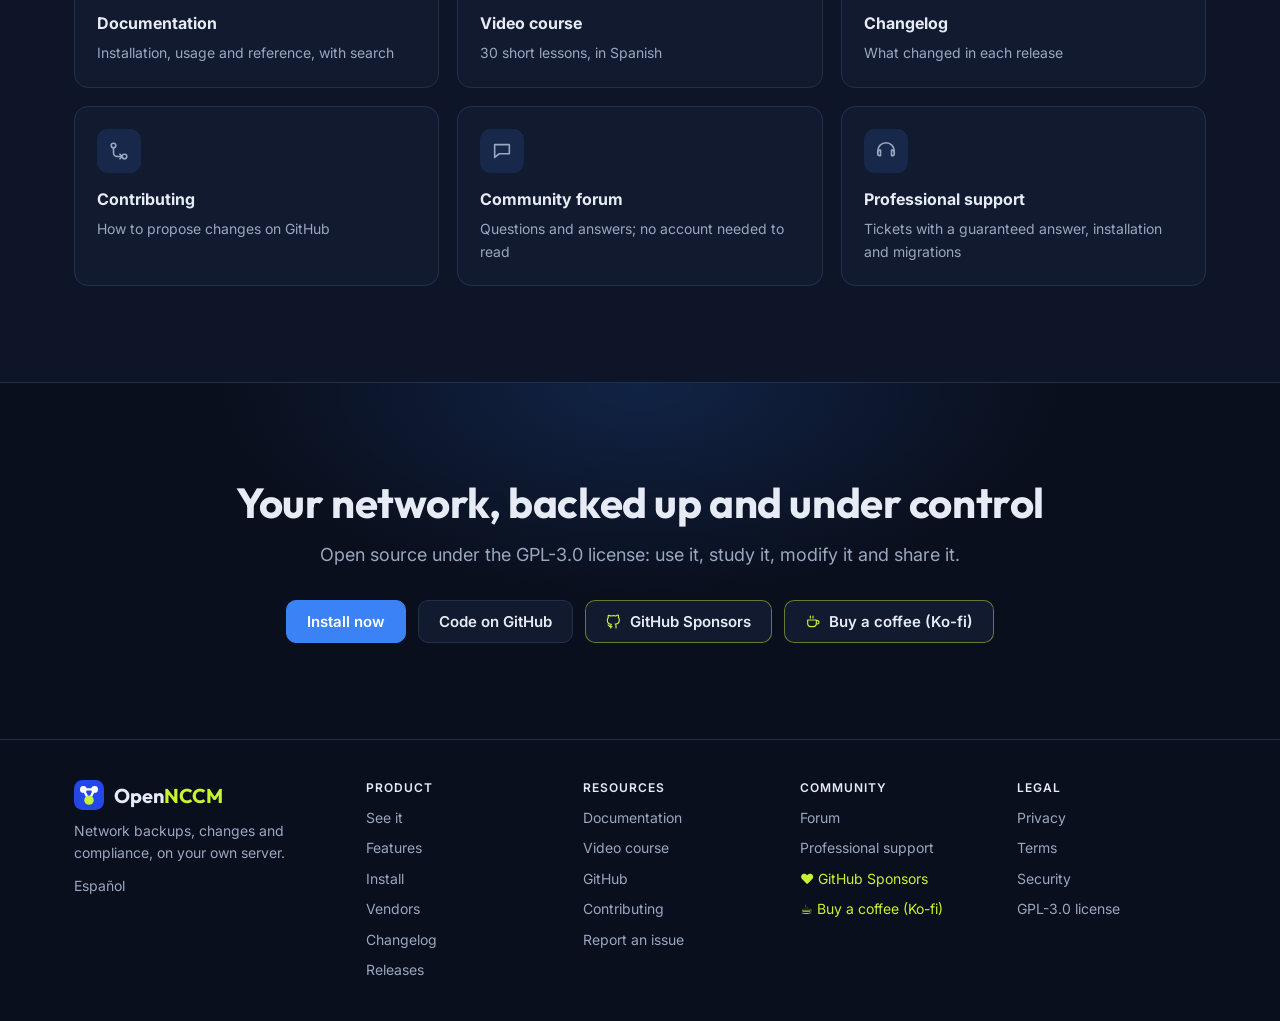
==== commit 3c02e6b6: "Web al día con OpenNCCM 2.40.0 Co-Authored-By: Claude Opus 5.5 <noreply@anthropic.com>" ====
--- a/site/en/index.html
+++ b/site/en/index.html
@@ -152,7 +152,7 @@
         <ul><li>Configlets with Jinja2 templates for changes on many devices.</li><li>Change requests with approval and safe rollback for each platform.</li><li>SSH console in the browser, with read-only mode, recordings and an optional AI assistant.</li></ul>
         <a class="ver-docs" href="https://docs.opennccm.com/en/cambios/configlets/">See the docs →</a></article>
       <article class="grupo"><div class="icono-linea"><svg viewBox="0 0 24 24" aria-hidden="true"><path d="M12 3l8 3v6c0 4.5-3.4 8-8 9-4.6-1-8-4.5-8-9V6z"/><path d="M9 12l2 2 4-4"/></svg></div><h3>Protect</h3>
-        <ul><li>PCI DSS 4.0, HIPAA, SOX and hardening compliance, with per-rule remediation.</li><li>Firmware CVEs with the CISA KEV flag, new firmware and end of life.</li><li>Active Directory and Entra ID, roles, two-factor (2FA) and a full audit log.</li></ul>
+        <ul><li>PCI DSS 4.0, HIPAA, SOX and hardening compliance, with per-rule remediation and, if enabled, automatic remediation.</li><li>Firmware CVEs with the CISA KEV flag, new firmware and end of life.</li><li>Active Directory and Entra ID, roles, two-factor (2FA) and a full audit log.</li></ul>
         <a class="ver-docs" href="https://docs.opennccm.com/en/proteger/cumplimiento/">See the docs →</a></article>
       <article class="grupo"><div class="icono-linea"><svg viewBox="0 0 24 24" aria-hidden="true"><path d="M3 12h4l3-7 4 14 3-7h4"/></svg></div><h3>Operate and monitor</h3>
         <ul><li>Alarms and notifications by email, Teams, Slack or Telegram; tasks without writing cron.</li><li>LLDP/CDP network map, IP and VLAN inventory, analytics and reports.</li><li>Team knowledge base, import from Zabbix and an API with tokens.</li></ul>
@@ -164,7 +164,7 @@
       <article class="tarjeta"><div class="icono">💾</div><h3>Backups</h3><p>Manual, scheduled and automatic when a change is detected through syslog; “Back up all” shows its progress and retries only the failed ones. Running and startup configs, encrypted with AES-256. On MikroTik, download the .rsc and the .backup; on WatchGuard, the XML configuration and the full encrypted image (.fxi).</p></article>
       <article class="tarjeta"><div class="icono">🔍</div><h3>Versions and diff</h3><p>Version timeline, tags, baselines and a reference configuration per model and search for text or an IP inside each version. Every backup keeps the firmware the device had and flags when it changed. Side-by-side or unified comparison, between versions or between devices. Every version copied to GitHub, GitLab or Gitea, with passwords masked.</p></article>
       <article class="tarjeta"><div class="icono">🛠️</div><h3>Controlled changes</h3><p>Configlets with Jinja2 templates for bulk changes (ten included each for MikroTik, Extreme EXOS and VOSS, EdgeSwitch, WatchGuard and ArubaOS), change requests with approval, and safe per-platform rollback (MikroTik safe mode, Junos commit confirmed). Changes that would lock OpenNCCM out of a device cannot be approved, and before rebooting devices or shutting ports it shows what loses service.</p></article>
-      <article class="tarjeta"><div class="icono">🛡️</div><h3>Compliance</h3><p>Device × policy map, per-rule remediation and an editor that tests every rule live. Packs for PCI DSS 4.0, HIPAA, SOX and Cisco IOS, Junos, Extreme VOSS, Ubiquiti, MikroTik, FortiGate, WatchGuard, ArubaOS and Ubuntu/Debian hardening.</p></article>
+      <article class="tarjeta"><div class="icono">🛡️</div><h3>Compliance</h3><p>Device × policy map, per-rule remediation, optional automatic remediation (verified rules only, in the window you choose and rolled back if something fails) and an editor that tests every rule live. Packs for PCI DSS 4.0, HIPAA, SOX and Cisco IOS, Junos, Extreme VOSS, Ubiquiti, MikroTik, FortiGate, WatchGuard, ArubaOS and Ubuntu/Debian hardening.</p></article>
       <article class="tarjeta"><div class="icono">📦</div><h3>Firmware</h3><p>Know which newer firmware exists for each device and how many vulnerabilities it fixes. Verified download (SHA-256) and remote upgrades for MikroTik (.npk or online) and Ubiquiti (airMAX, airFiber and EdgeRouter), with a check that the device ended up on the new version, and end of life on one page.</p></article>
       <article class="tarjeta"><div class="icono">🚨</div><h3>Vulnerabilities</h3><p>Firmware CVEs for every device (NVD, 70 device types, also by model), grouped by vulnerability and flagged “actively exploited” from the CISA KEV catalog.</p></article>
       <article class="tarjeta"><div class="icono">🖥️</div><h3>Web console</h3><p>SSH from the browser with colors, autocomplete and a read-only mode. Several sessions at once, the same query across many devices, 758 recipes for every device with a command line (with a “Verified” badge on those tested), favorite commands, recordings and role-based access. Optional AI assistant with your own provider: a chat across the whole system that queries read-only and asks for confirmation before acting.</p></article>
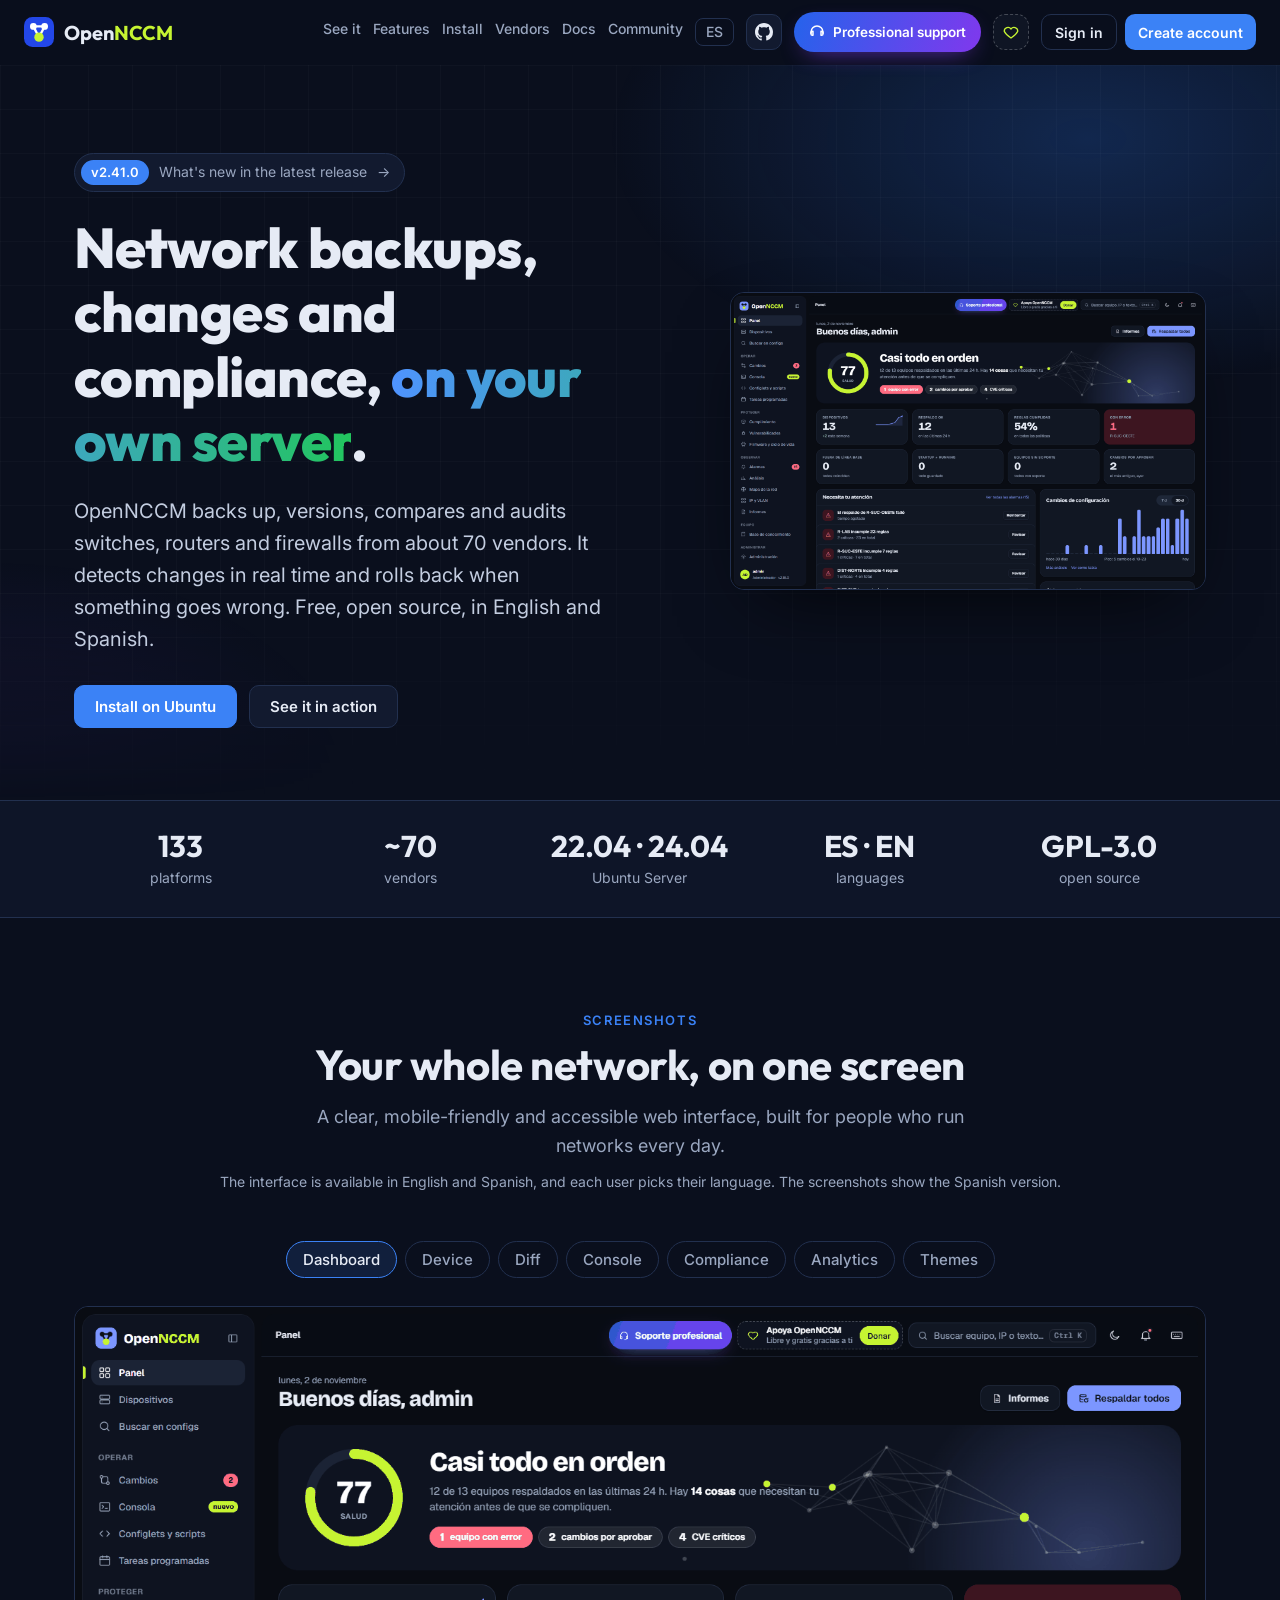
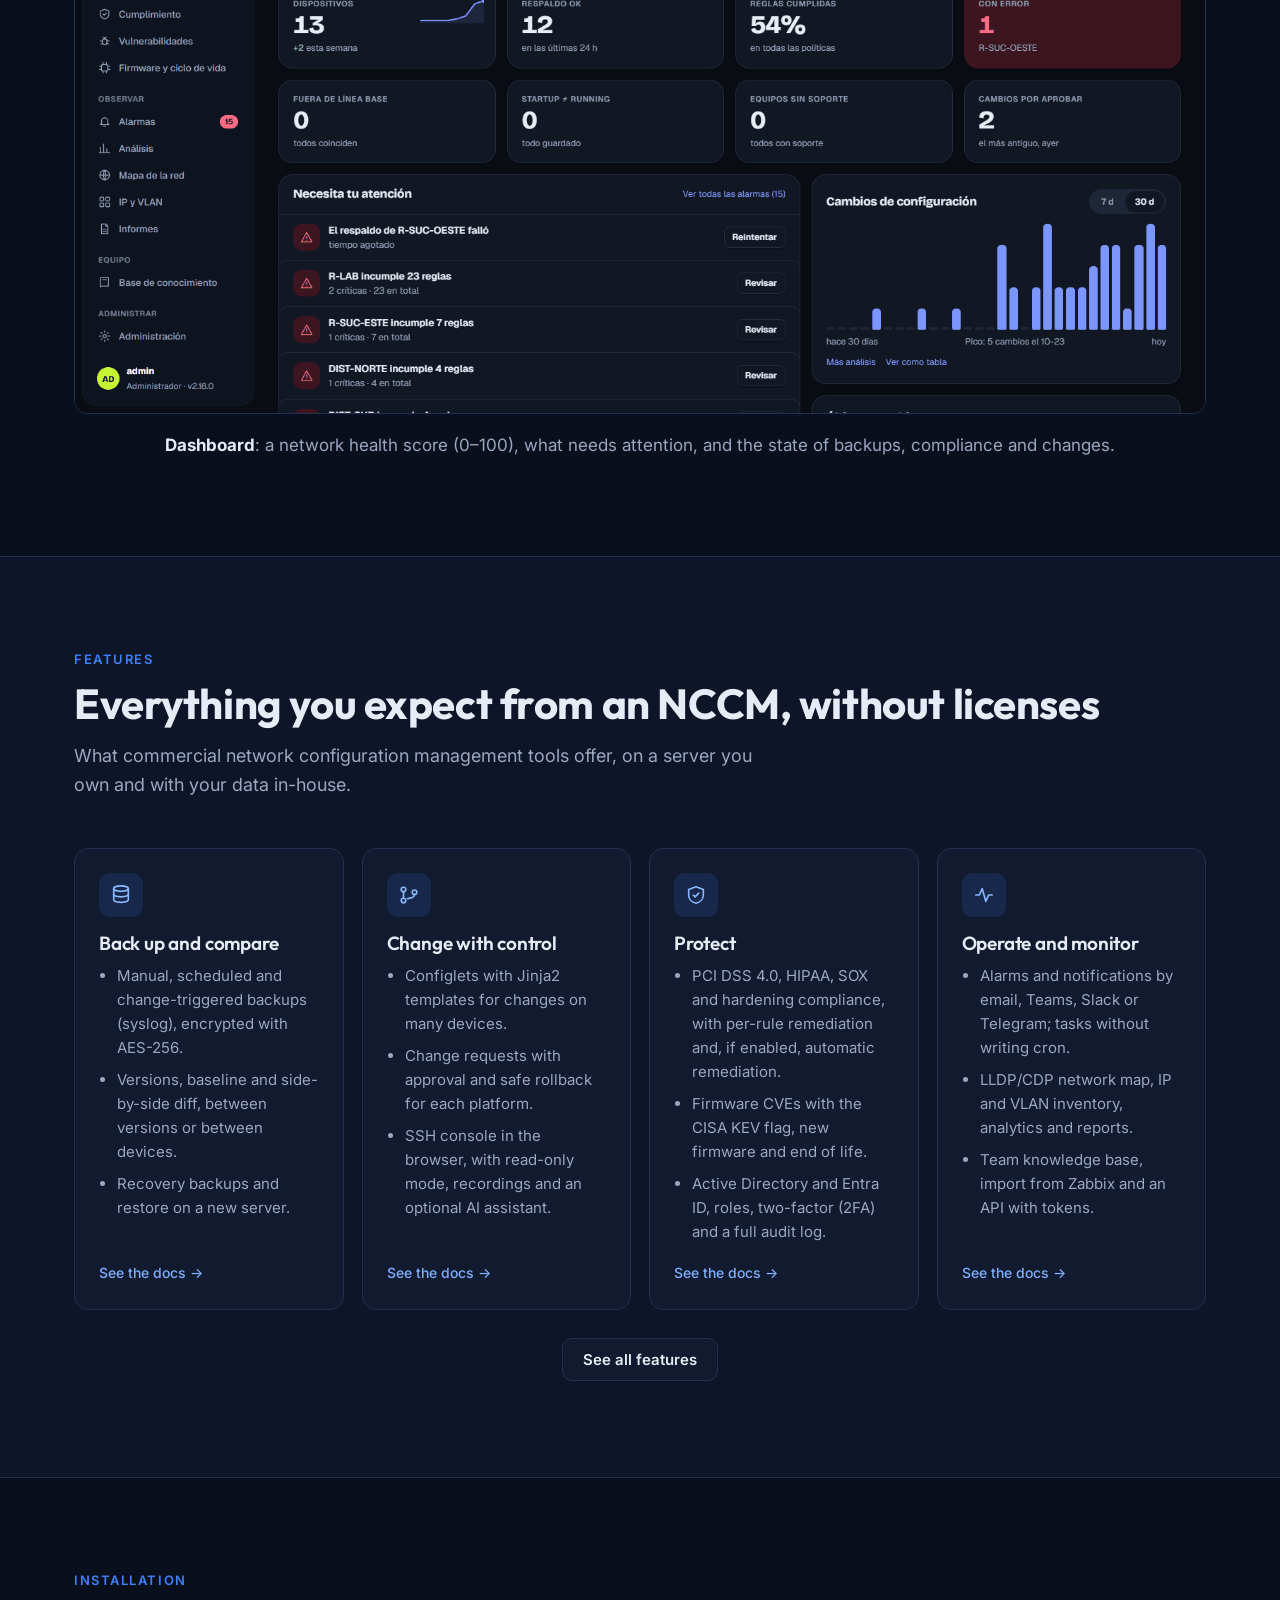
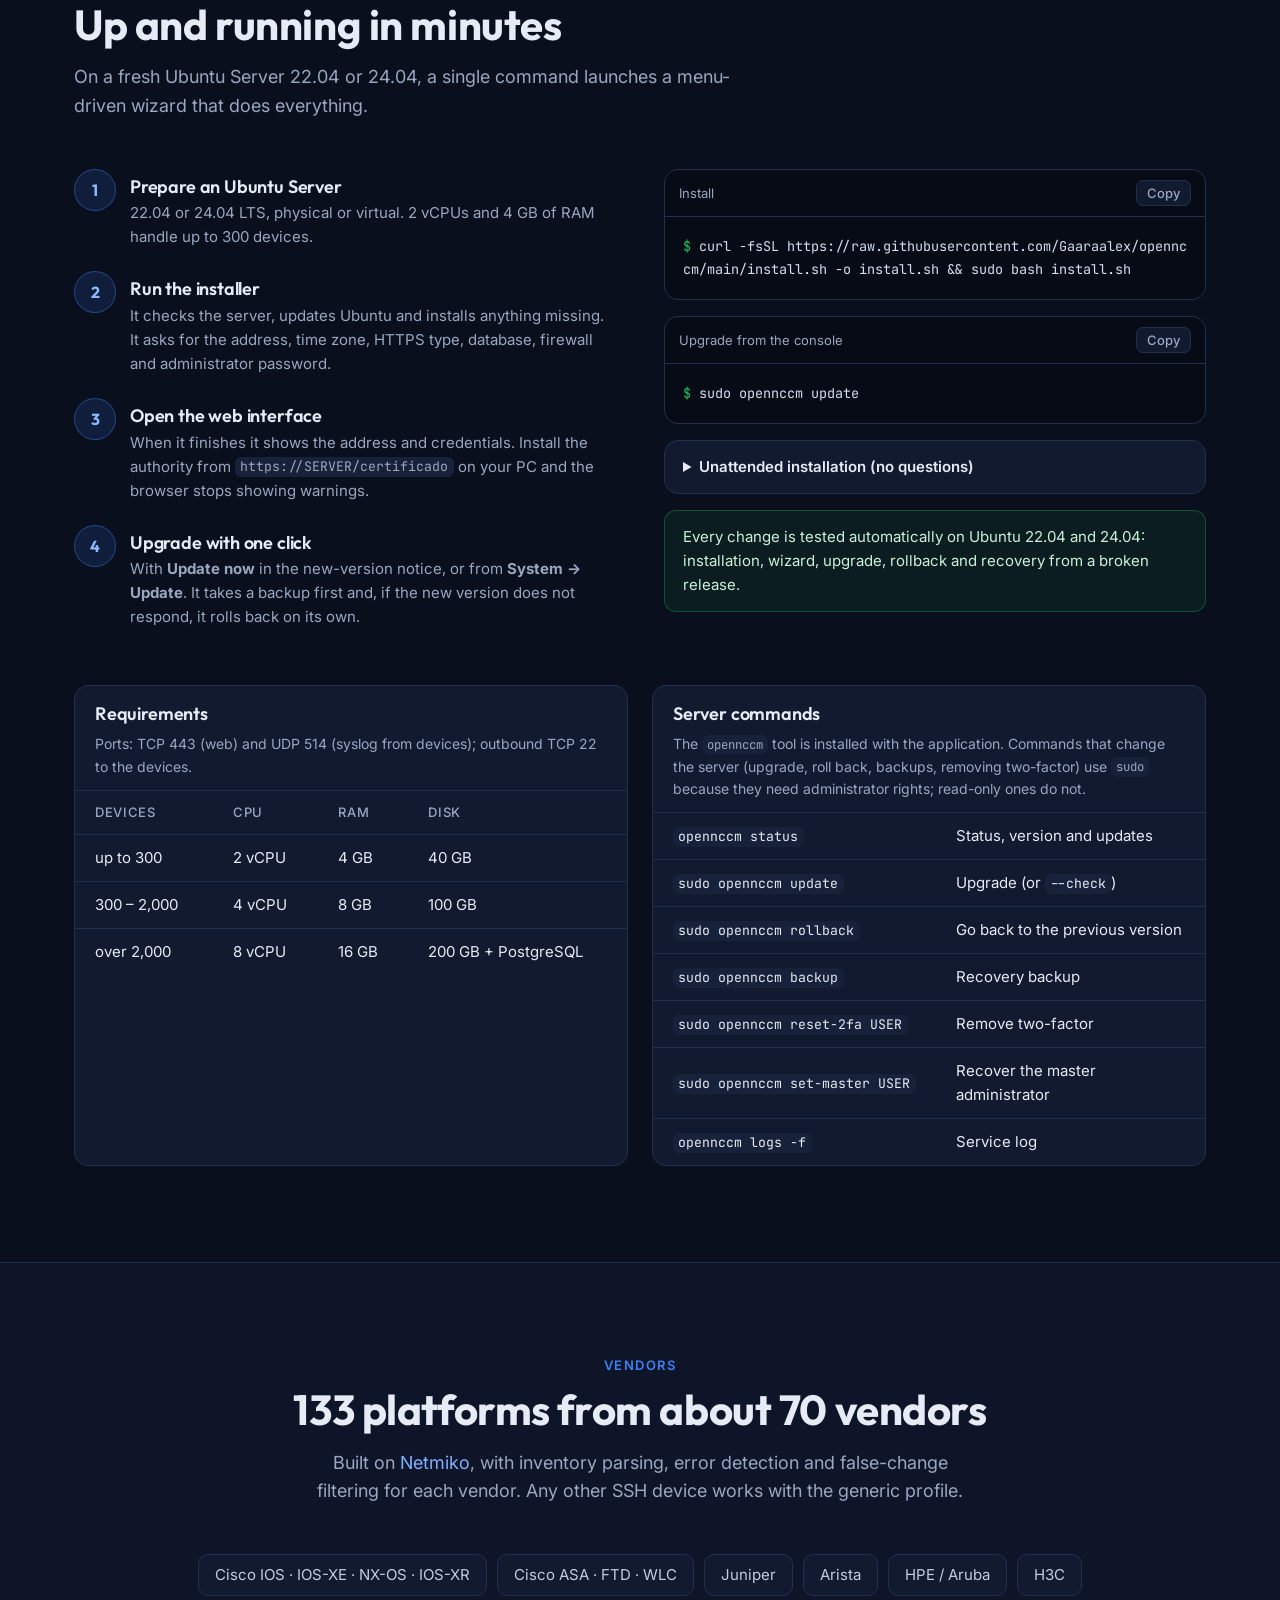
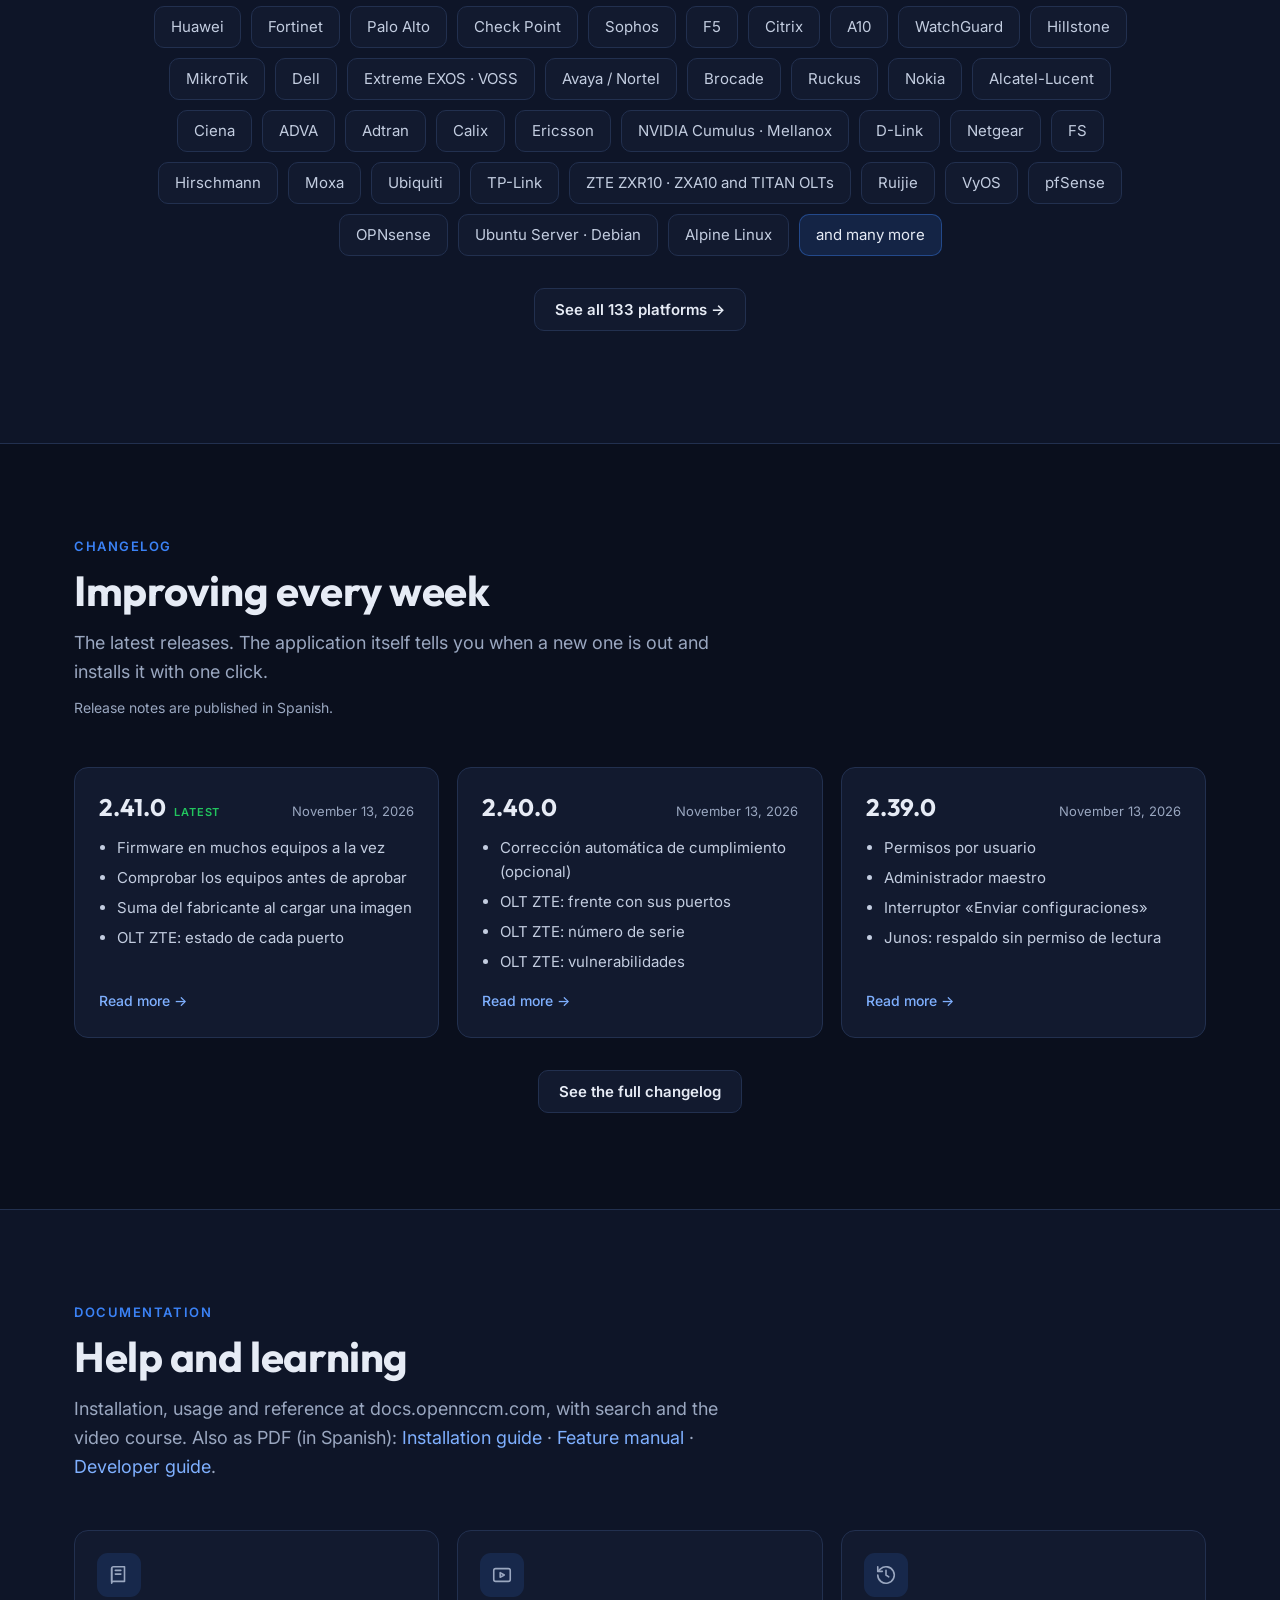
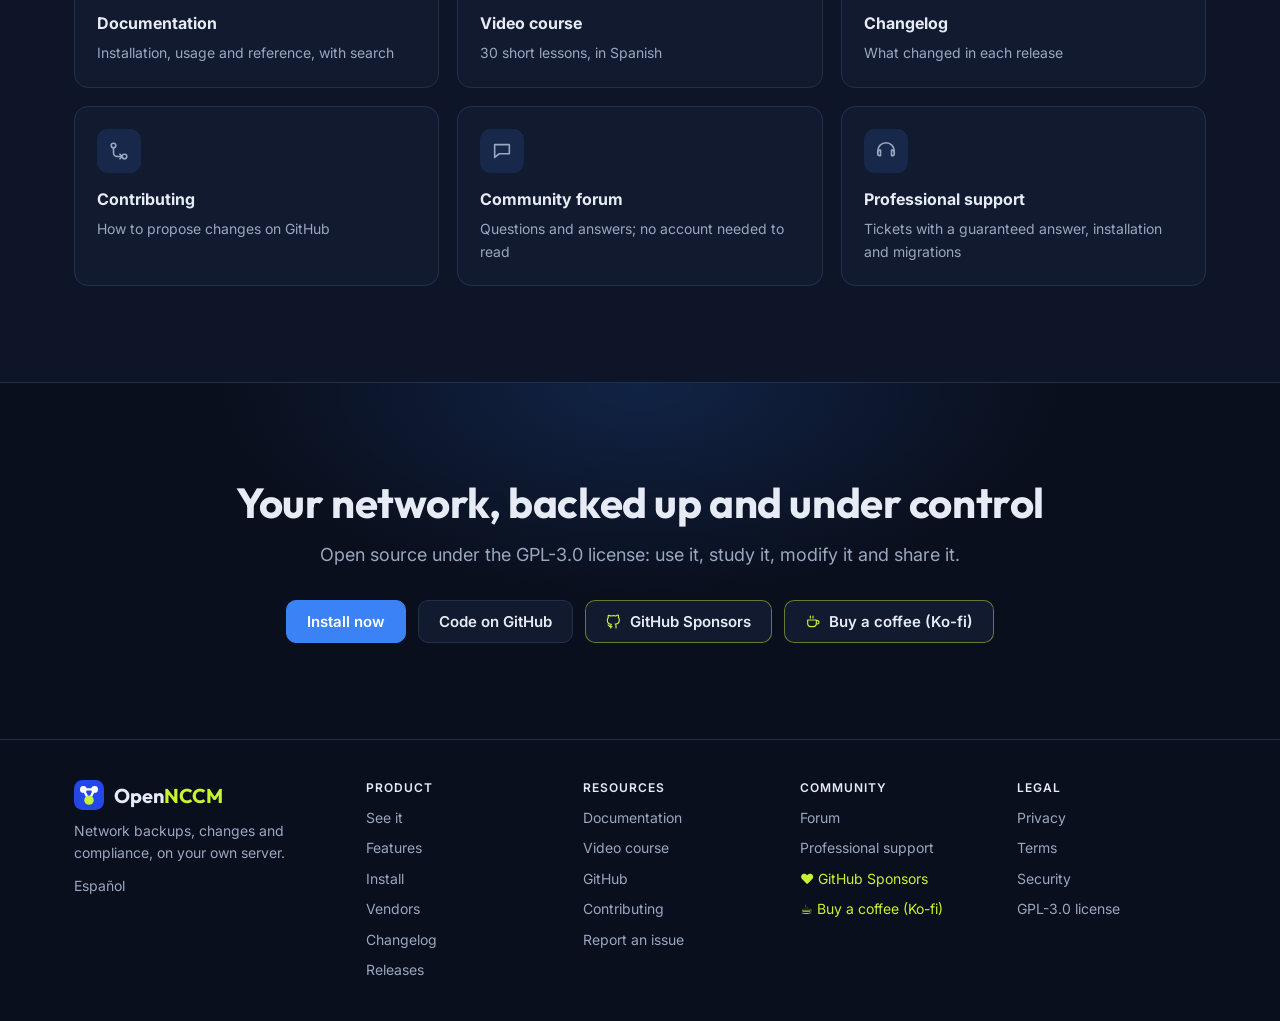
==== commit 8629112b: "Web al día con OpenNCCM 2.41.0 Co-Authored-By: Claude Opus 5.5 <noreply@anthropic.com>" ====
--- a/site/en/index.html
+++ b/site/en/index.html
@@ -165,7 +165,7 @@
       <article class="tarjeta"><div class="icono">🔍</div><h3>Versions and diff</h3><p>Version timeline, tags, baselines and a reference configuration per model and search for text or an IP inside each version. Every backup keeps the firmware the device had and flags when it changed. Side-by-side or unified comparison, between versions or between devices. Every version copied to GitHub, GitLab or Gitea, with passwords masked.</p></article>
       <article class="tarjeta"><div class="icono">🛠️</div><h3>Controlled changes</h3><p>Configlets with Jinja2 templates for bulk changes (ten included each for MikroTik, Extreme EXOS and VOSS, EdgeSwitch, WatchGuard and ArubaOS), change requests with approval, and safe per-platform rollback (MikroTik safe mode, Junos commit confirmed). Changes that would lock OpenNCCM out of a device cannot be approved, and before rebooting devices or shutting ports it shows what loses service.</p></article>
       <article class="tarjeta"><div class="icono">🛡️</div><h3>Compliance</h3><p>Device × policy map, per-rule remediation, optional automatic remediation (verified rules only, in the window you choose and rolled back if something fails) and an editor that tests every rule live. Packs for PCI DSS 4.0, HIPAA, SOX and Cisco IOS, Junos, Extreme VOSS, Ubiquiti, MikroTik, FortiGate, WatchGuard, ArubaOS and Ubuntu/Debian hardening.</p></article>
-      <article class="tarjeta"><div class="icono">📦</div><h3>Firmware</h3><p>Know which newer firmware exists for each device and how many vulnerabilities it fixes. Verified download (SHA-256) and remote upgrades for MikroTik (.npk or online) and Ubiquiti (airMAX, airFiber and EdgeRouter), with a check that the device ended up on the new version, and end of life on one page.</p></article>
+      <article class="tarjeta"><div class="icono">📦</div><h3>Firmware</h3><p>Know which newer firmware exists for each device and how many vulnerabilities it fixes. Verified download (SHA-256) and remote upgrades for MikroTik (.npk or online) and Ubiquiti (airMAX, airFiber and EdgeRouter), with a check that the device ended up on the new version. Across many devices it goes in batches: it checks free space before copying, the device itself verifies the checksum and, if one fails, the next batches do not start. End of life on one page.</p></article>
       <article class="tarjeta"><div class="icono">🚨</div><h3>Vulnerabilities</h3><p>Firmware CVEs for every device (NVD, 70 device types, also by model), grouped by vulnerability and flagged “actively exploited” from the CISA KEV catalog.</p></article>
       <article class="tarjeta"><div class="icono">🖥️</div><h3>Web console</h3><p>SSH from the browser with colors, autocomplete and a read-only mode. Several sessions at once, the same query across many devices, 758 recipes for every device with a command line (with a “Verified” badge on those tested), favorite commands, recordings and role-based access. Optional AI assistant with your own provider: a chat across the whole system that queries read-only and asks for confirmation before acting.</p></article>
       <article class="tarjeta"><div class="icono">⏰</div><h3>Day-to-day operations</h3><p>Device import from Zabbix by group, damaged or replaced devices retired with all their history (and the replacement added in the same step), an API with personal tokens, scheduled tasks without writing cron, alarms by severity, and alerts by email, Teams, Slack or Telegram. A team knowledge base: every closed critical alarm is documented with its cause, steps and check.</p></article>
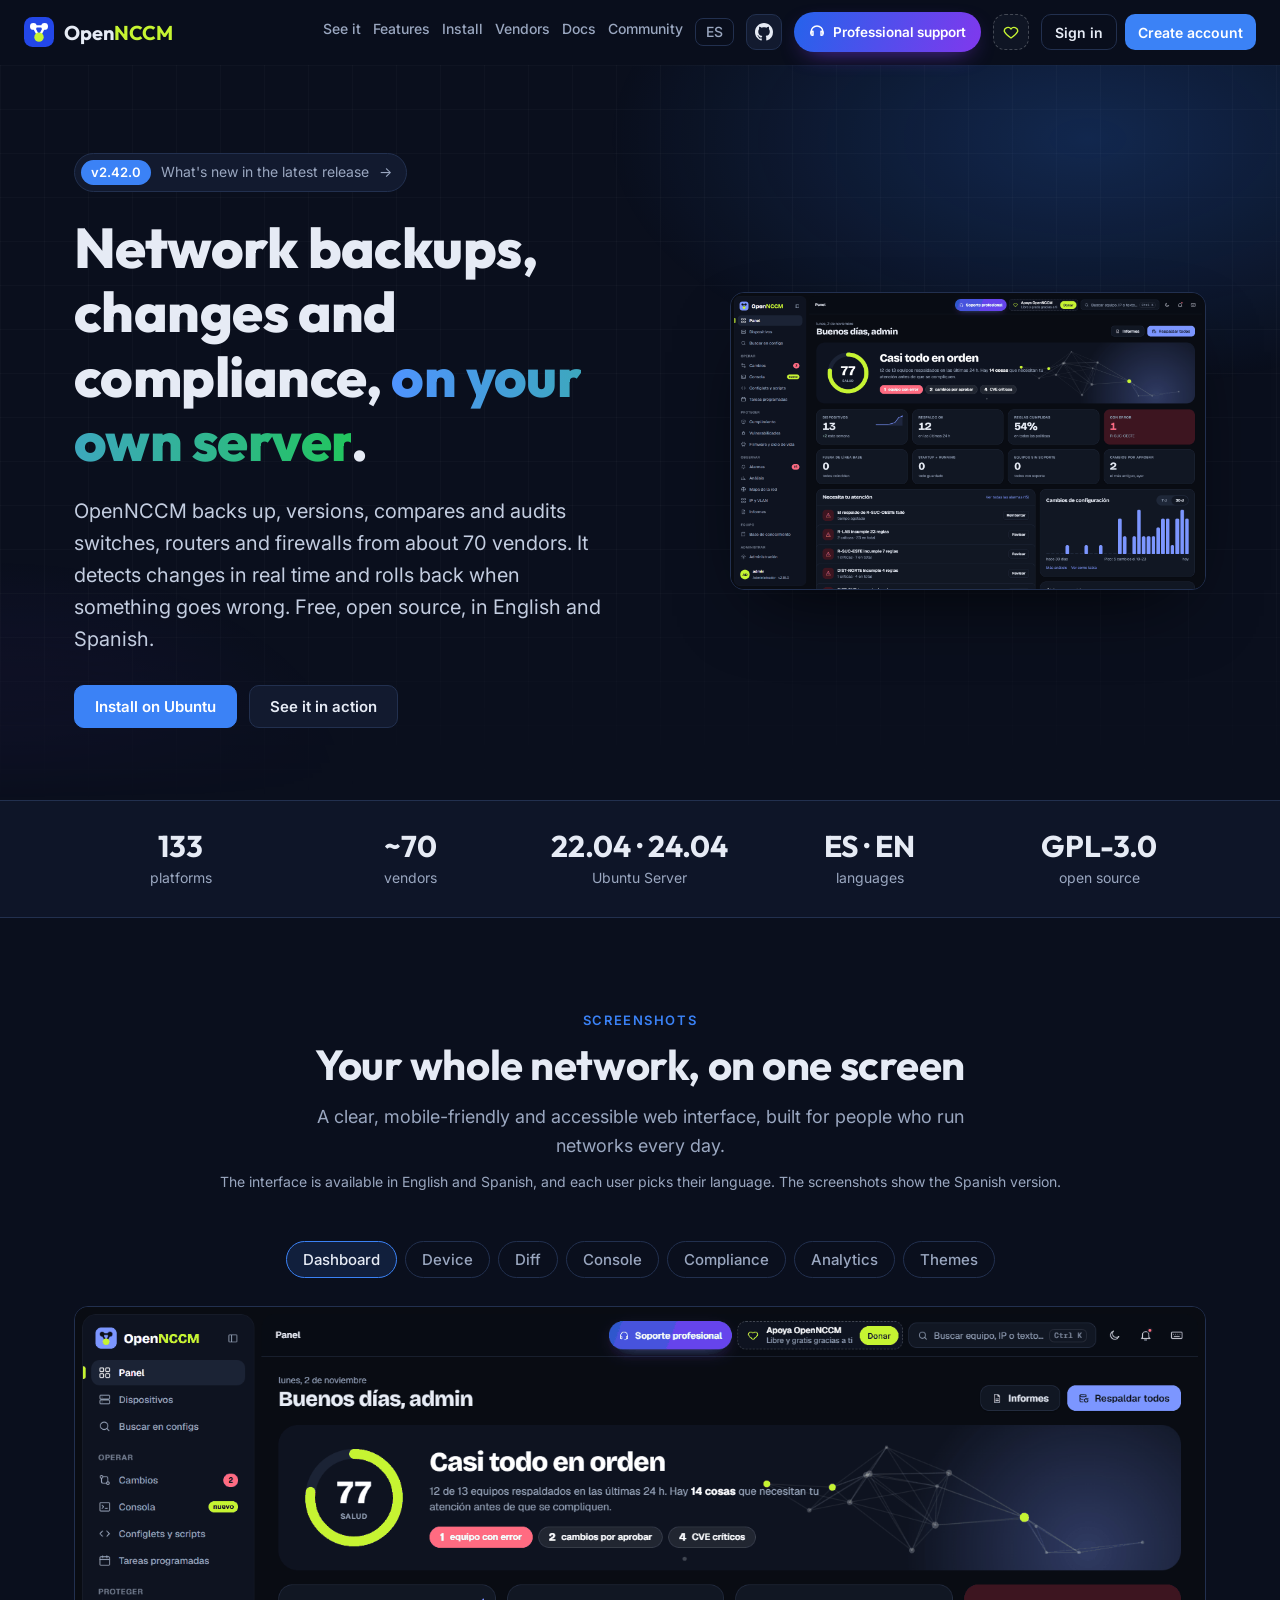
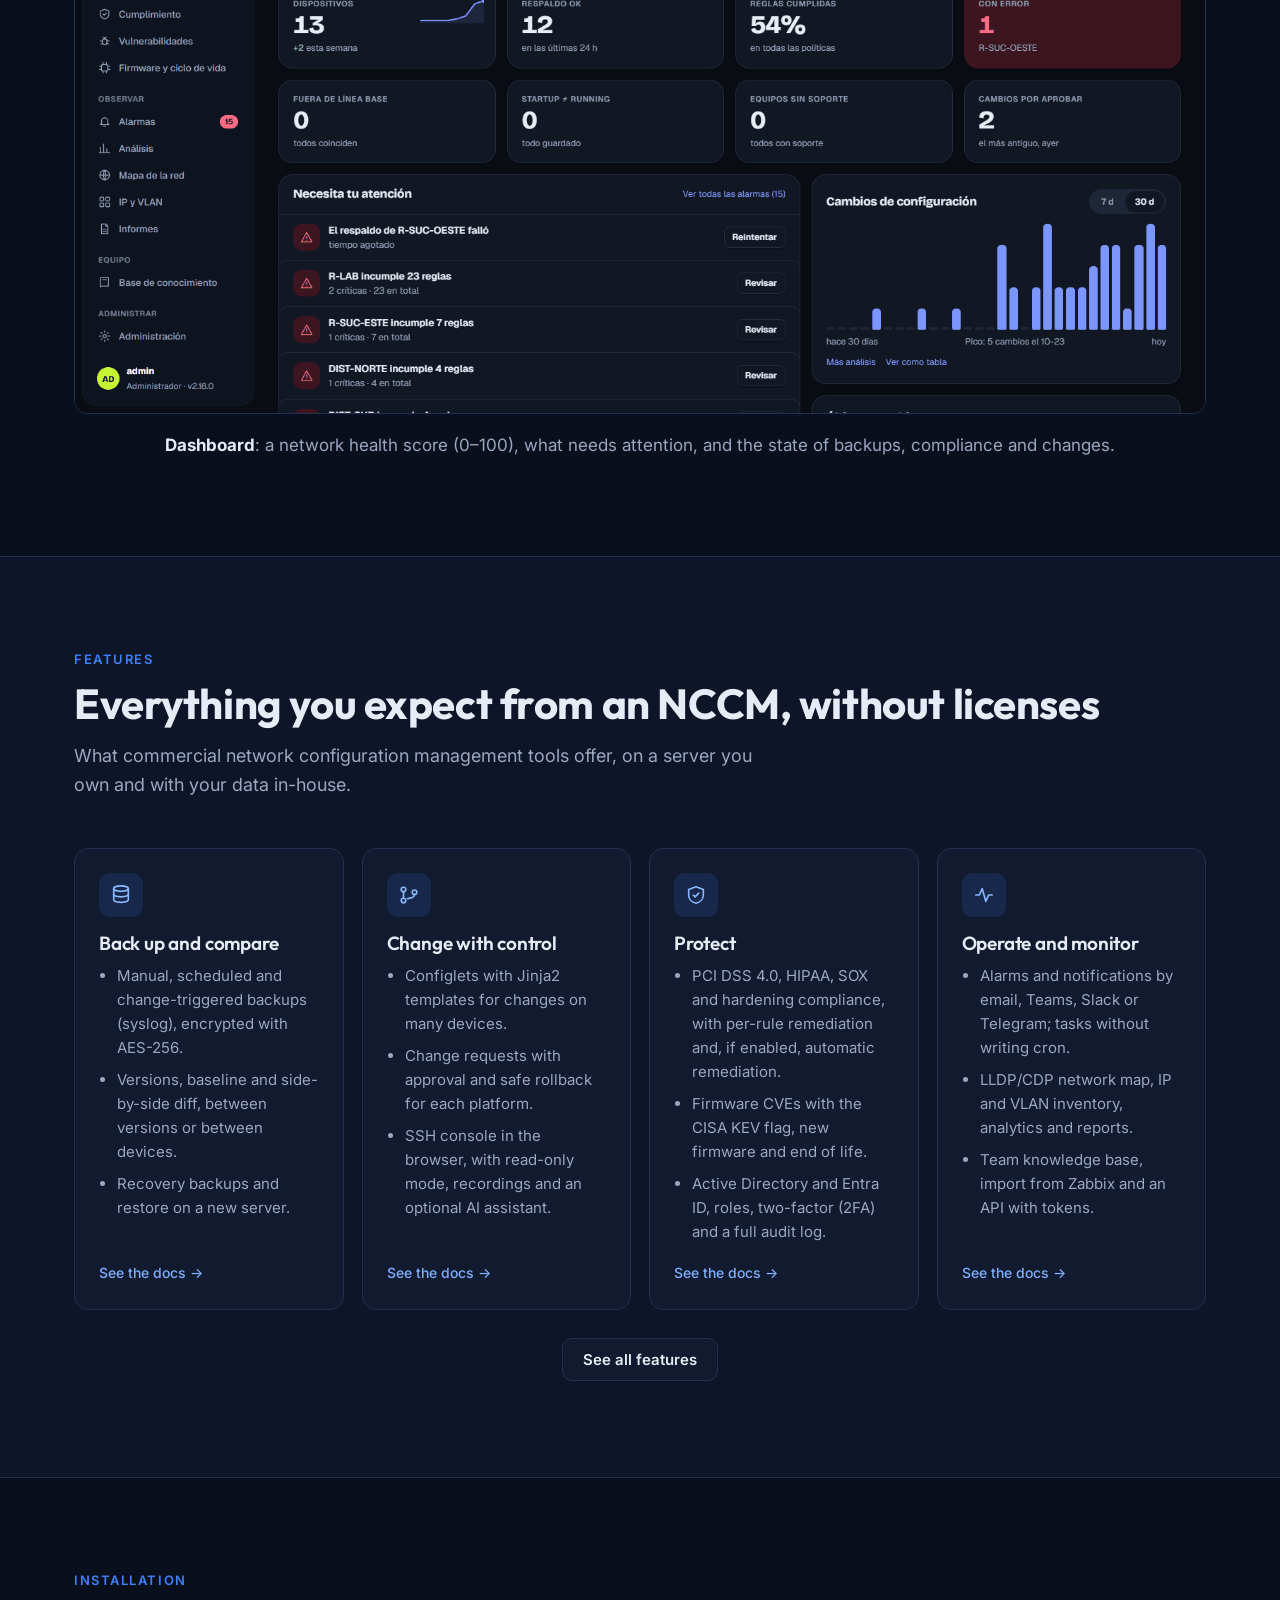
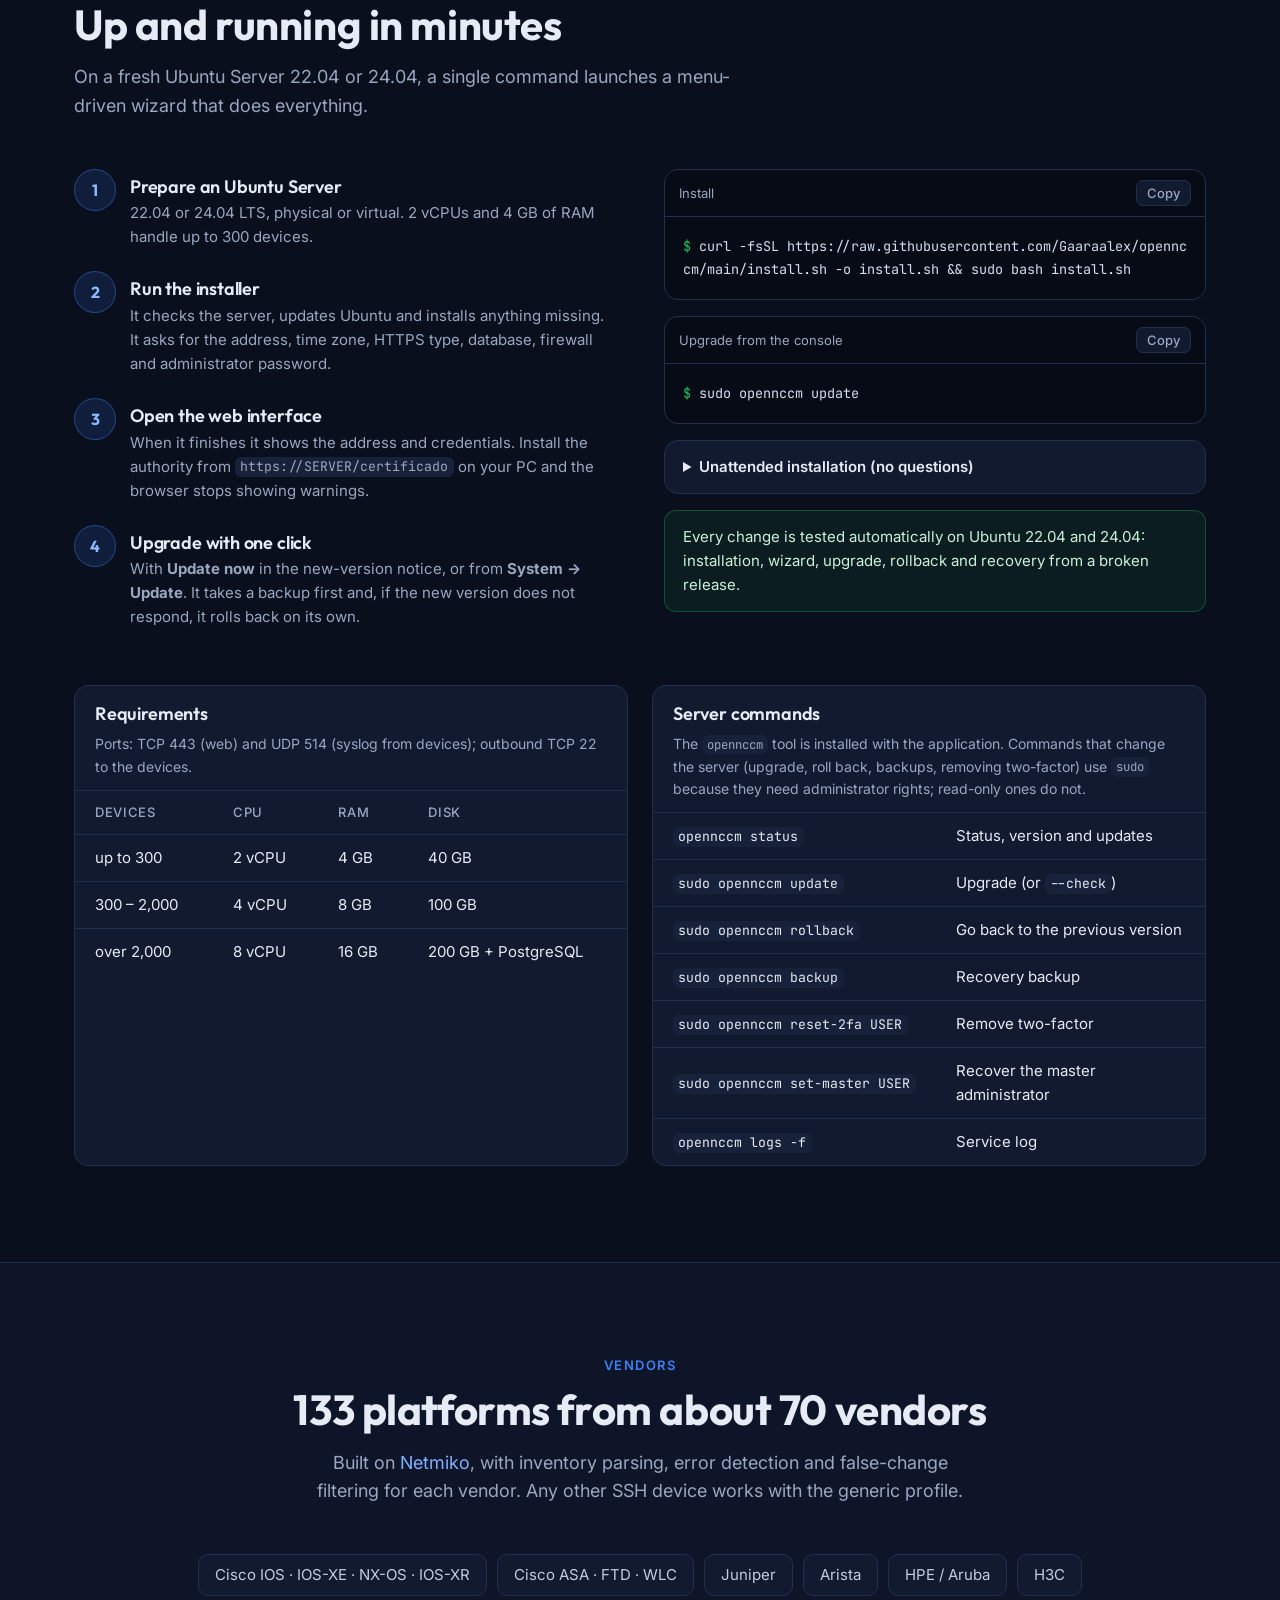
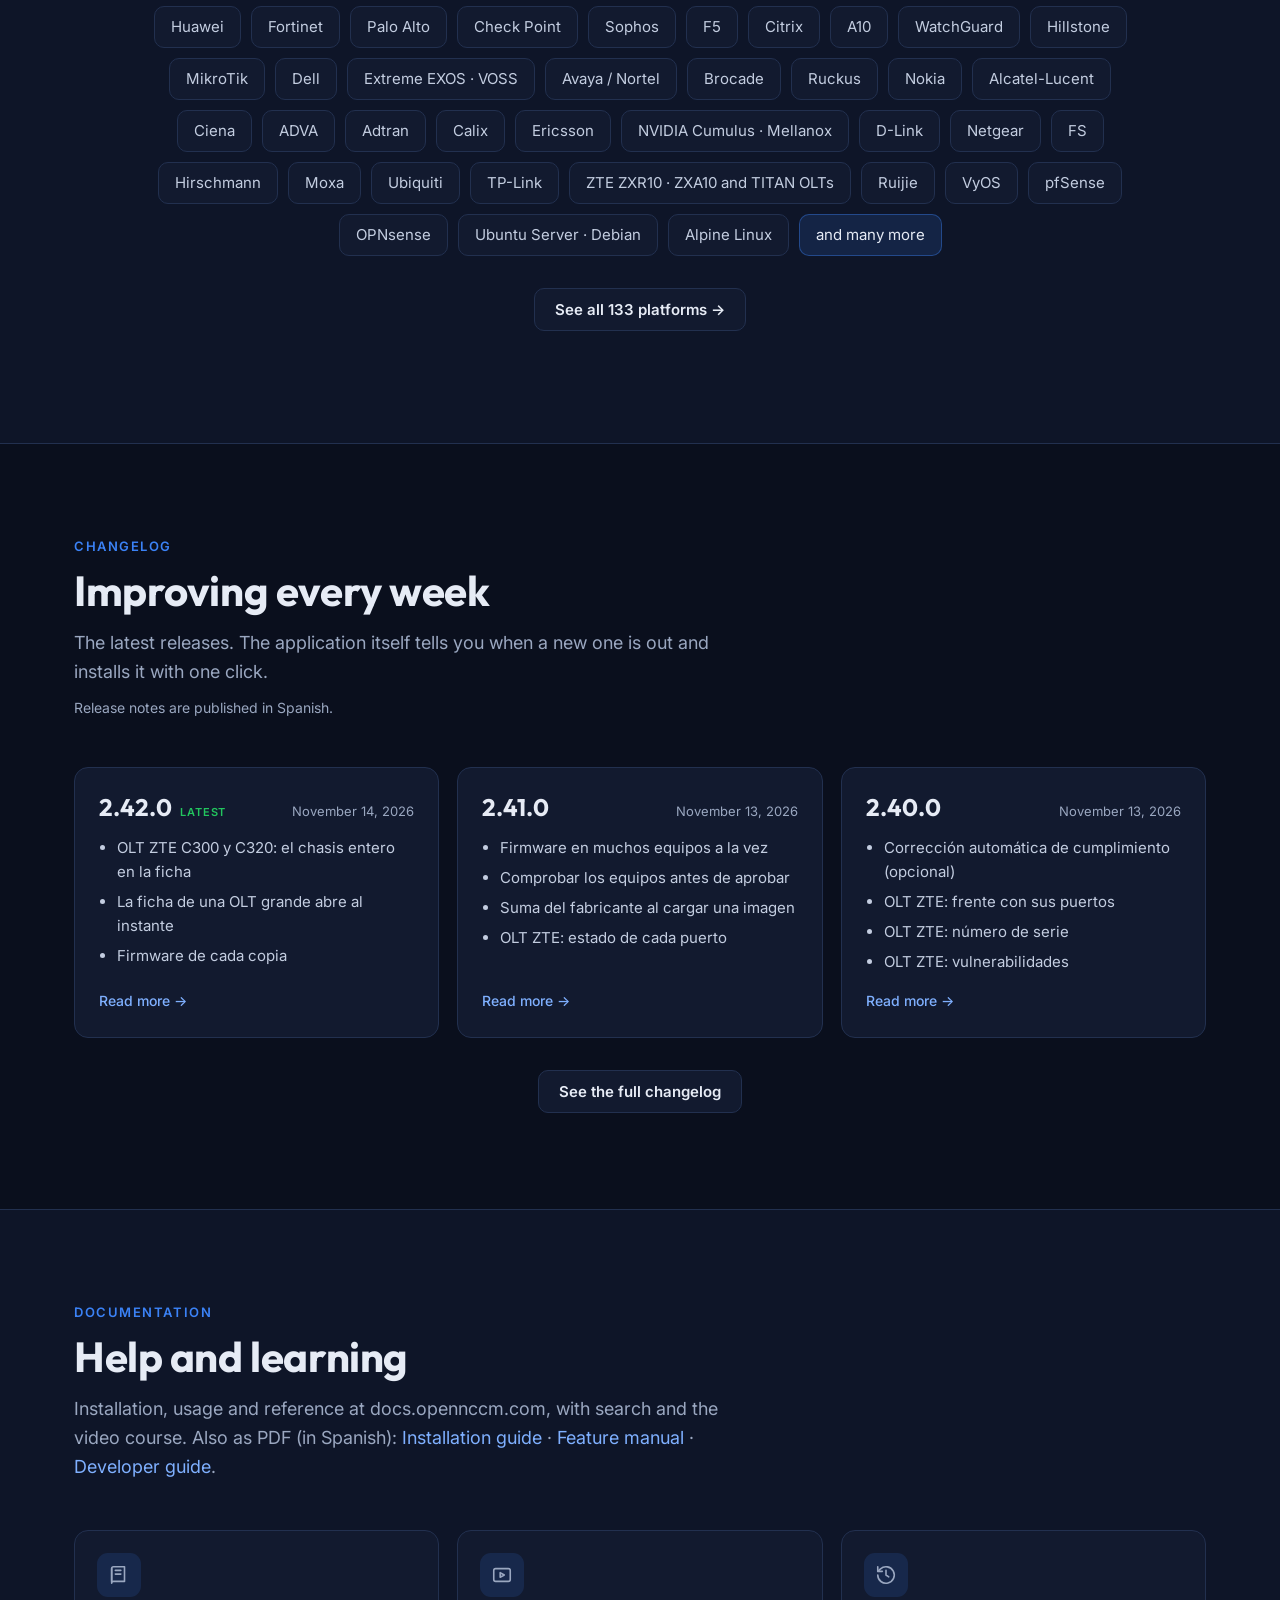
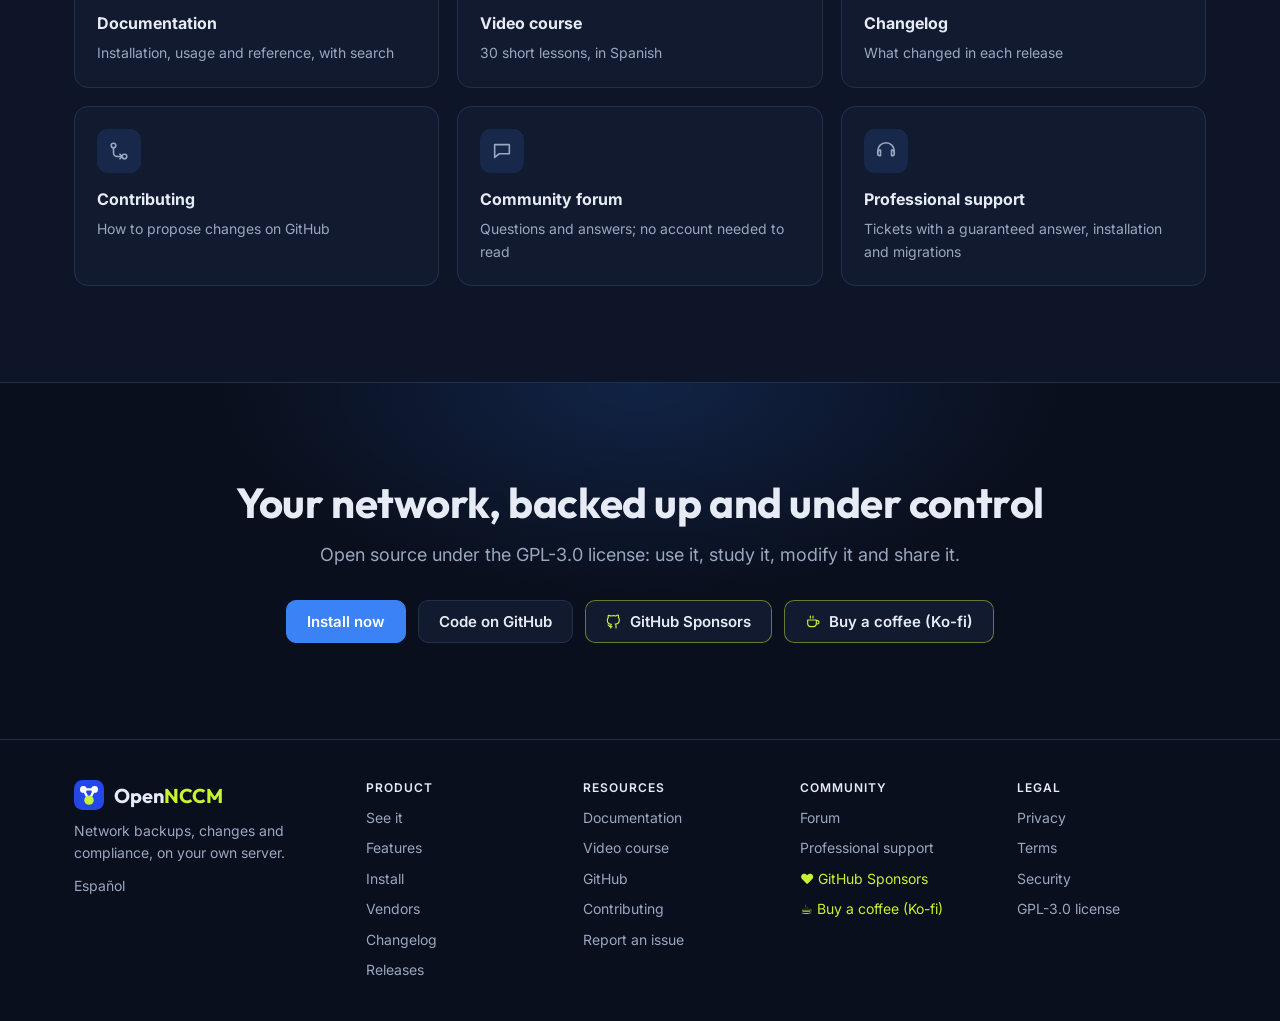
==== commit 54d942b0: "Web al día con OpenNCCM 2.42.0 Co-Authored-By: Claude Opus 5.5 <noreply@anthropic.com>" ====
--- a/site/en/index.html
+++ b/site/en/index.html
@@ -169,7 +169,7 @@
       <article class="tarjeta"><div class="icono">🚨</div><h3>Vulnerabilities</h3><p>Firmware CVEs for every device (NVD, 70 device types, also by model), grouped by vulnerability and flagged “actively exploited” from the CISA KEV catalog.</p></article>
       <article class="tarjeta"><div class="icono">🖥️</div><h3>Web console</h3><p>SSH from the browser with colors, autocomplete and a read-only mode. Several sessions at once, the same query across many devices, 758 recipes for every device with a command line (with a “Verified” badge on those tested), favorite commands, recordings and role-based access. Optional AI assistant with your own provider: a chat across the whole system that queries read-only and asks for confirmation before acting.</p></article>
       <article class="tarjeta"><div class="icono">⏰</div><h3>Day-to-day operations</h3><p>Device import from Zabbix by group, damaged or replaced devices retired with all their history (and the replacement added in the same step), an API with personal tokens, scheduled tasks without writing cron, alarms by severity, and alerts by email, Teams, Slack or Telegram. A team knowledge base: every closed critical alarm is documented with its cause, steps and check.</p></article>
-      <article class="tarjeta"><div class="icono">📈</div><h3>Map, inventory and reports</h3><p>Network map built from LLDP/CDP links (and MikroTik devices through RoMON), 10 layouts, nodes by place and new or lost neighbor alerts; MAC or IP search down to the switch and port; a front view of each device with the status of its ports, power supplies and fans, IP and VLAN inventory with duplicate warnings, activity by source, a day × hour heat map, trends and compliance by policy; on-screen reports, CSV and scheduled email delivery, unused ports and the network document in PDF or Word.</p></article>
+      <article class="tarjeta"><div class="icono">📈</div><h3>Map, inventory and reports</h3><p>Network map built from LLDP/CDP links (and MikroTik devices through RoMON), 10 layouts, nodes by place and new or lost neighbor alerts; MAC or IP search down to the switch and port; a front view of each device with the status of its ports, power supplies and fans (on ZTE C300 and C320 OLTs, the whole chassis with its cards and the online ONUs on each port), IP and VLAN inventory with duplicate warnings, activity by source, a day × hour heat map, trends and compliance by policy; on-screen reports, CSV and scheduled email delivery, unused ports and the network document in PDF or Word.</p></article>
       <article class="tarjeta"><div class="icono">🔐</div><h3>Access and security</h3><p>Sign-in with Active Directory and Microsoft Entra ID (Azure AD), with roles from groups. Admin, operator and viewer roles as templates, with per-user permissions (for example, an operator who does not send configurations), a master administrator who cannot be deleted or locked, device groups, two-factor authentication (TOTP), “Remember me on this device” and a complete audit trail.</p></article>
       <article class="tarjeta"><div class="icono">🎨</div><h3>Polished interface</h3><p>“Signal” design with a sidebar and Ctrl K search, in English and Spanish, and each device with its brand logo (73 brands). Fast with thousands of devices: with 2000, the dashboard loads in 0.4 s and the list travels compressed (200 KB instead of 4 MB). Light, dark and high-contrast themes with 7 accent colors; mobile-friendly and accessible (WCAG AA).</p></article>
       <article class="tarjeta"><div class="icono">♻️</div><h3>Recovery</h3><p>Encrypted database backups, SFTP offload, restore onto a new server with its key (SQLite or PostgreSQL), and upgrades that roll back on failure. A device backup can be restored onto another unit of the same model, over SSH or a console cable.</p></article>
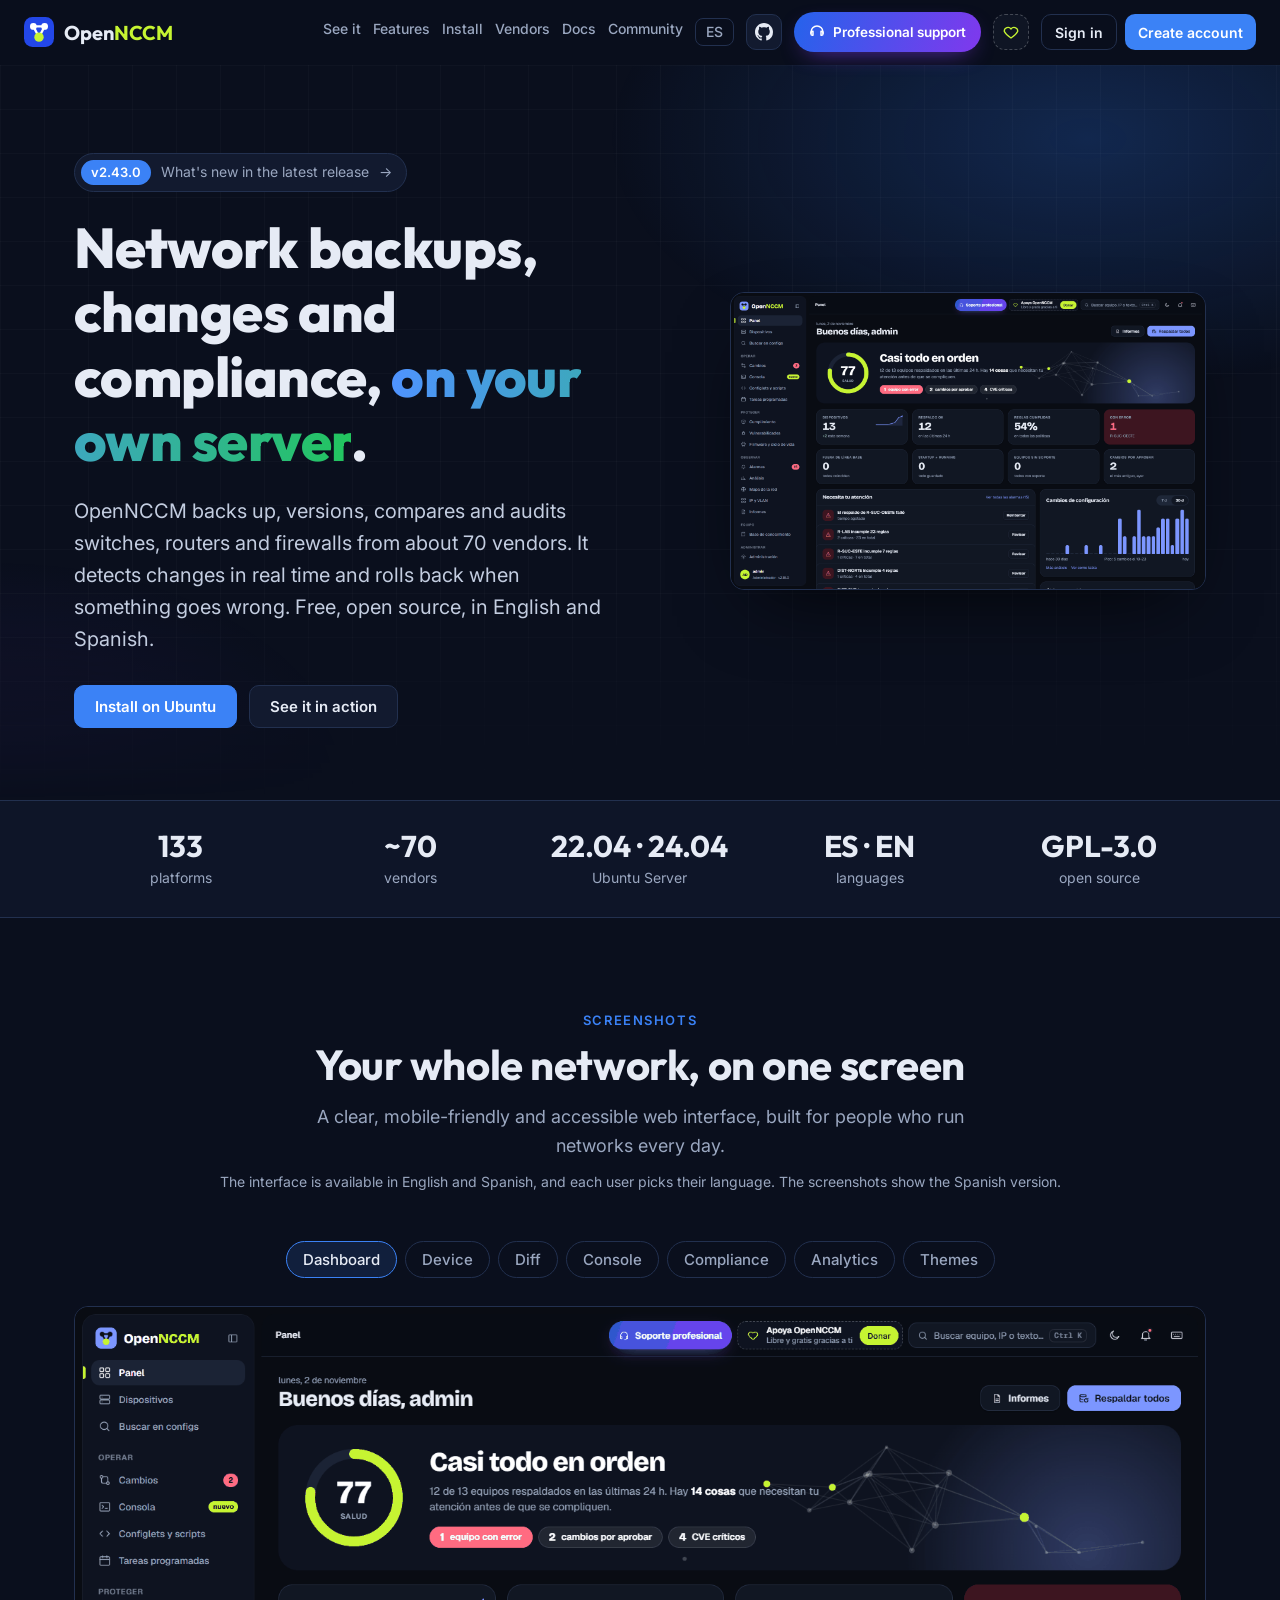
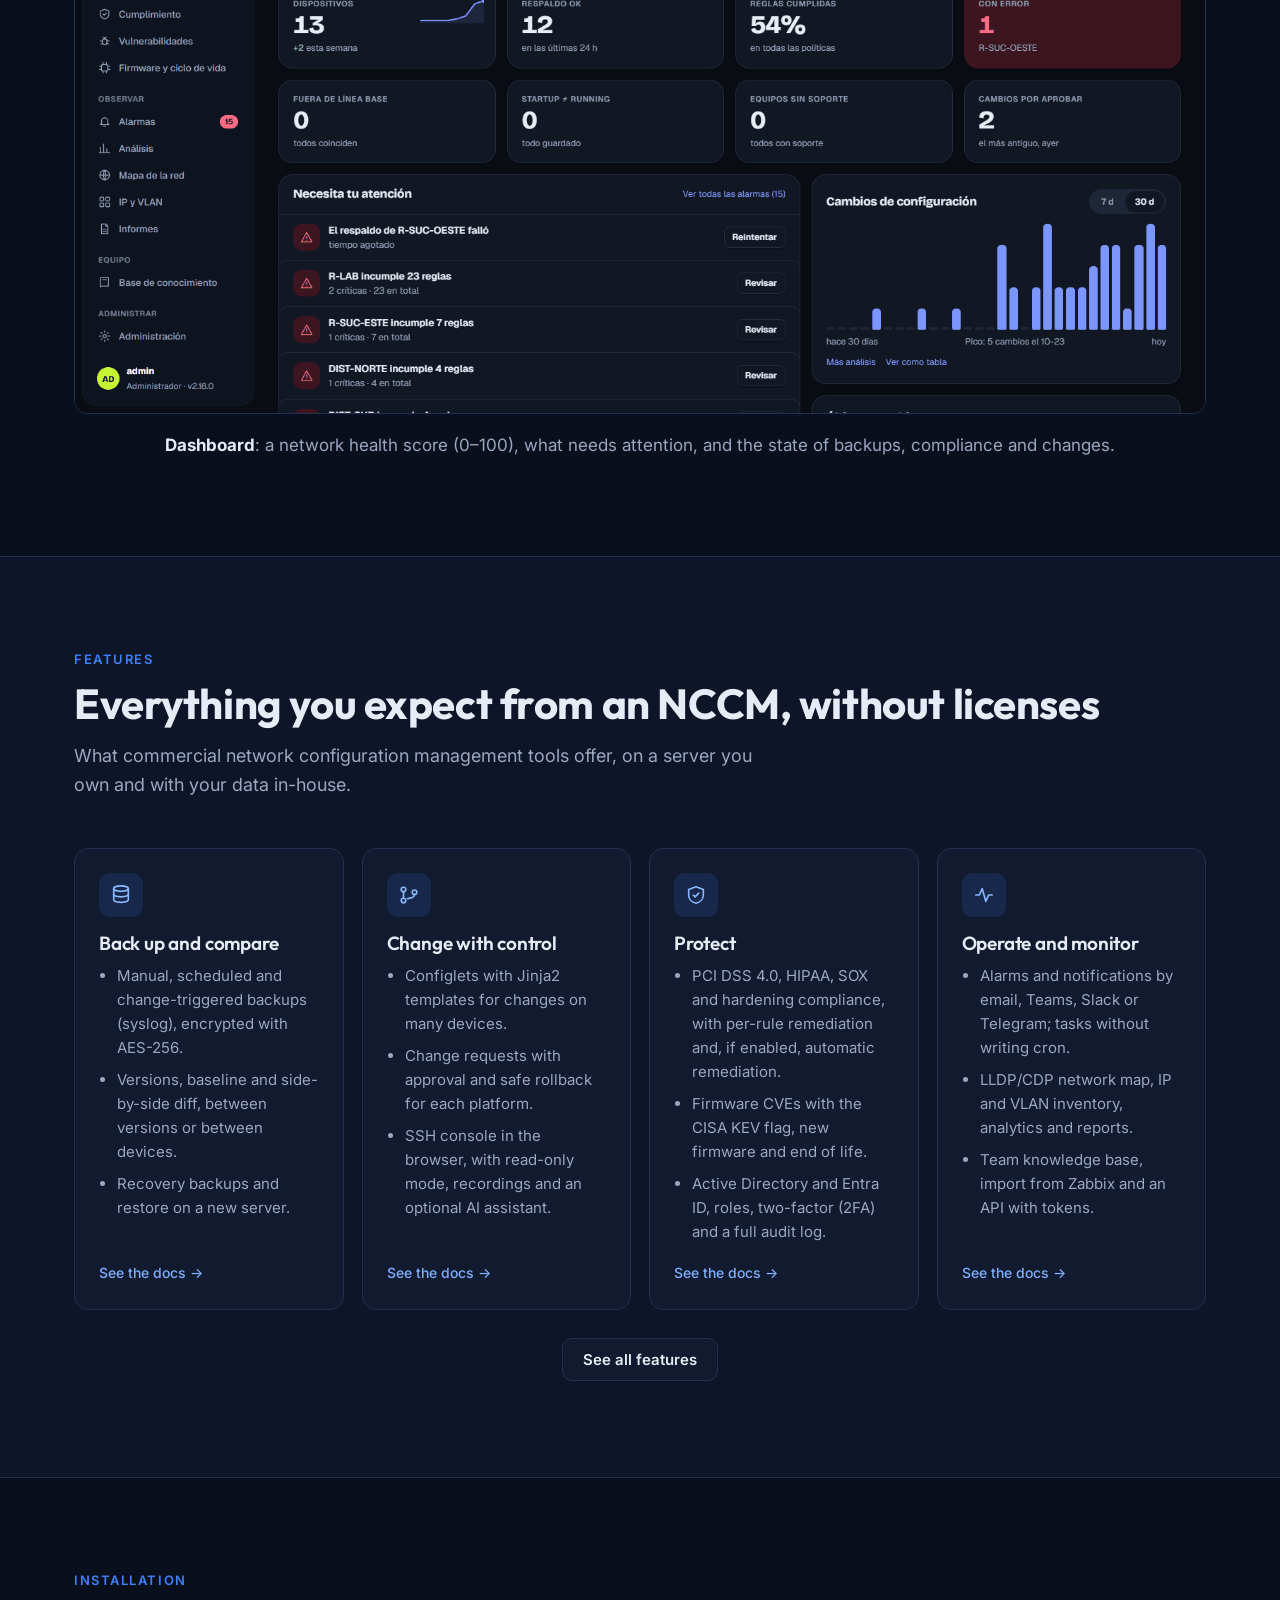
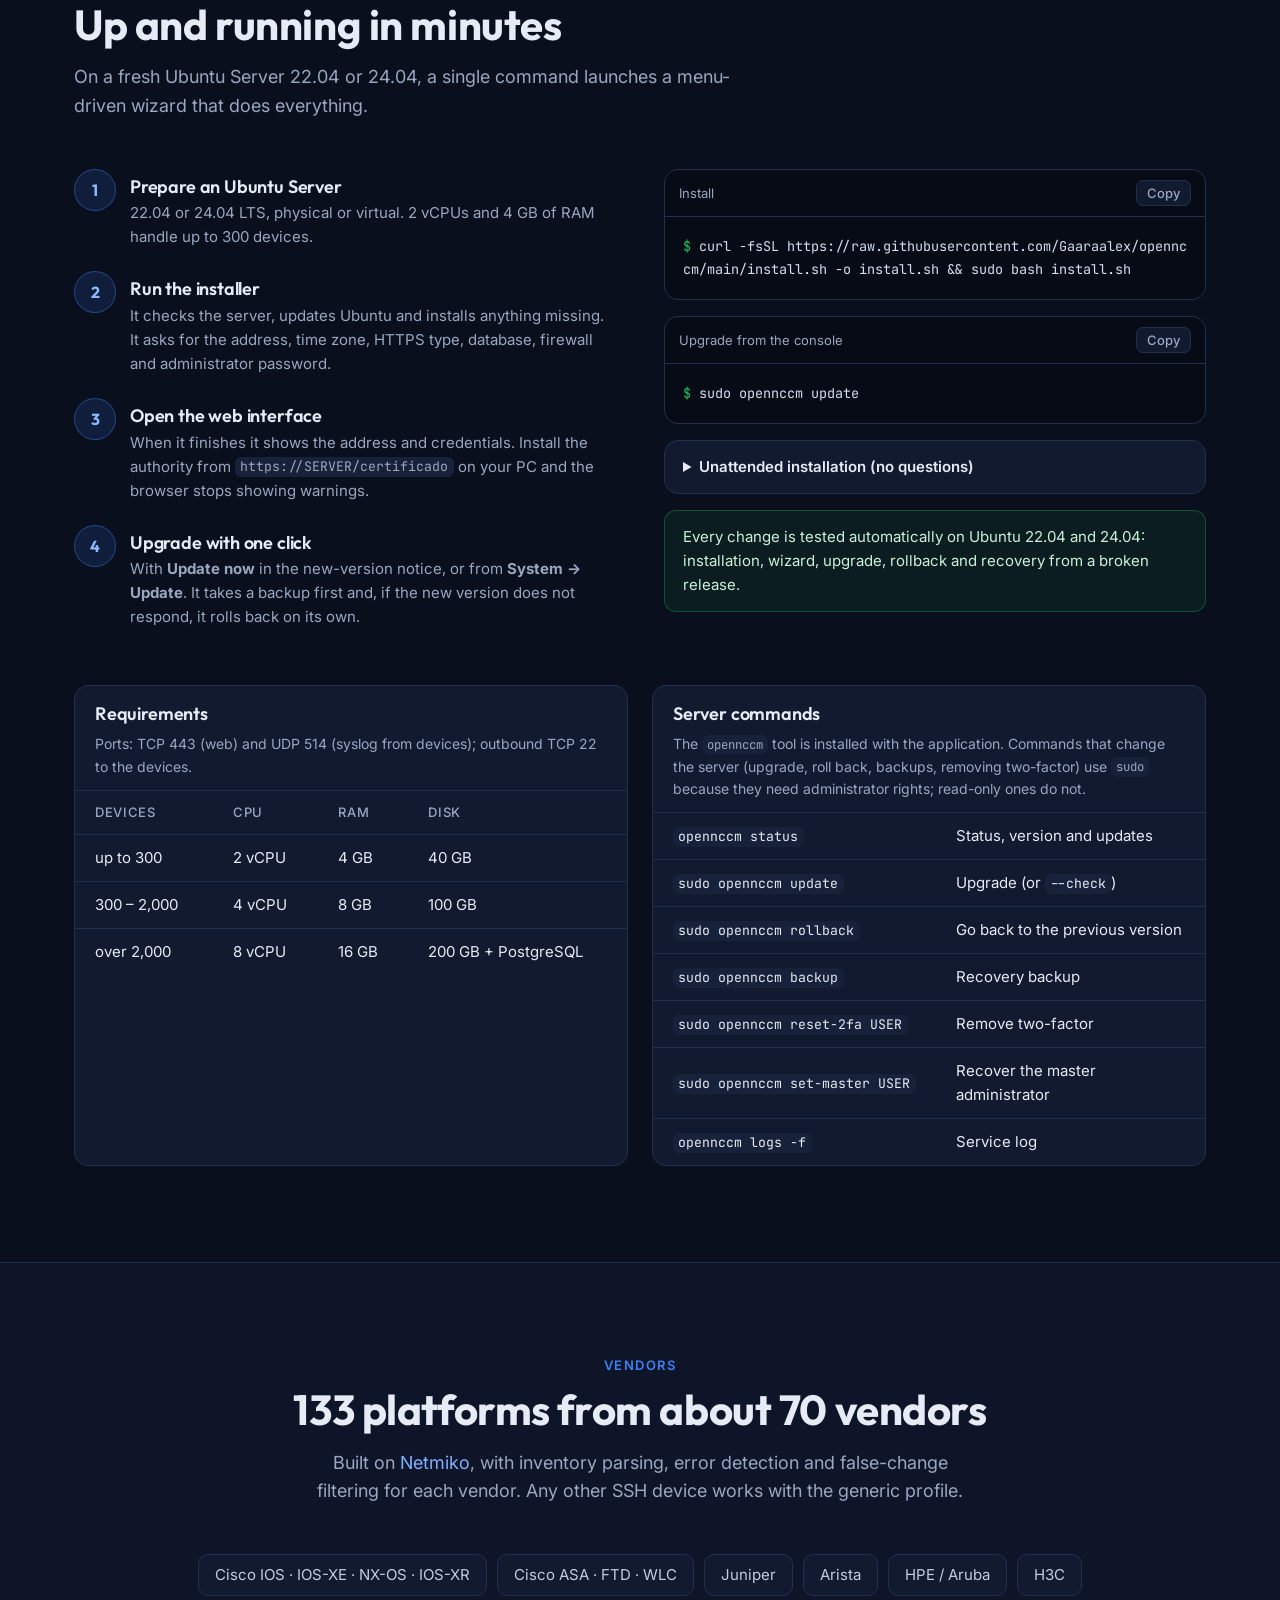
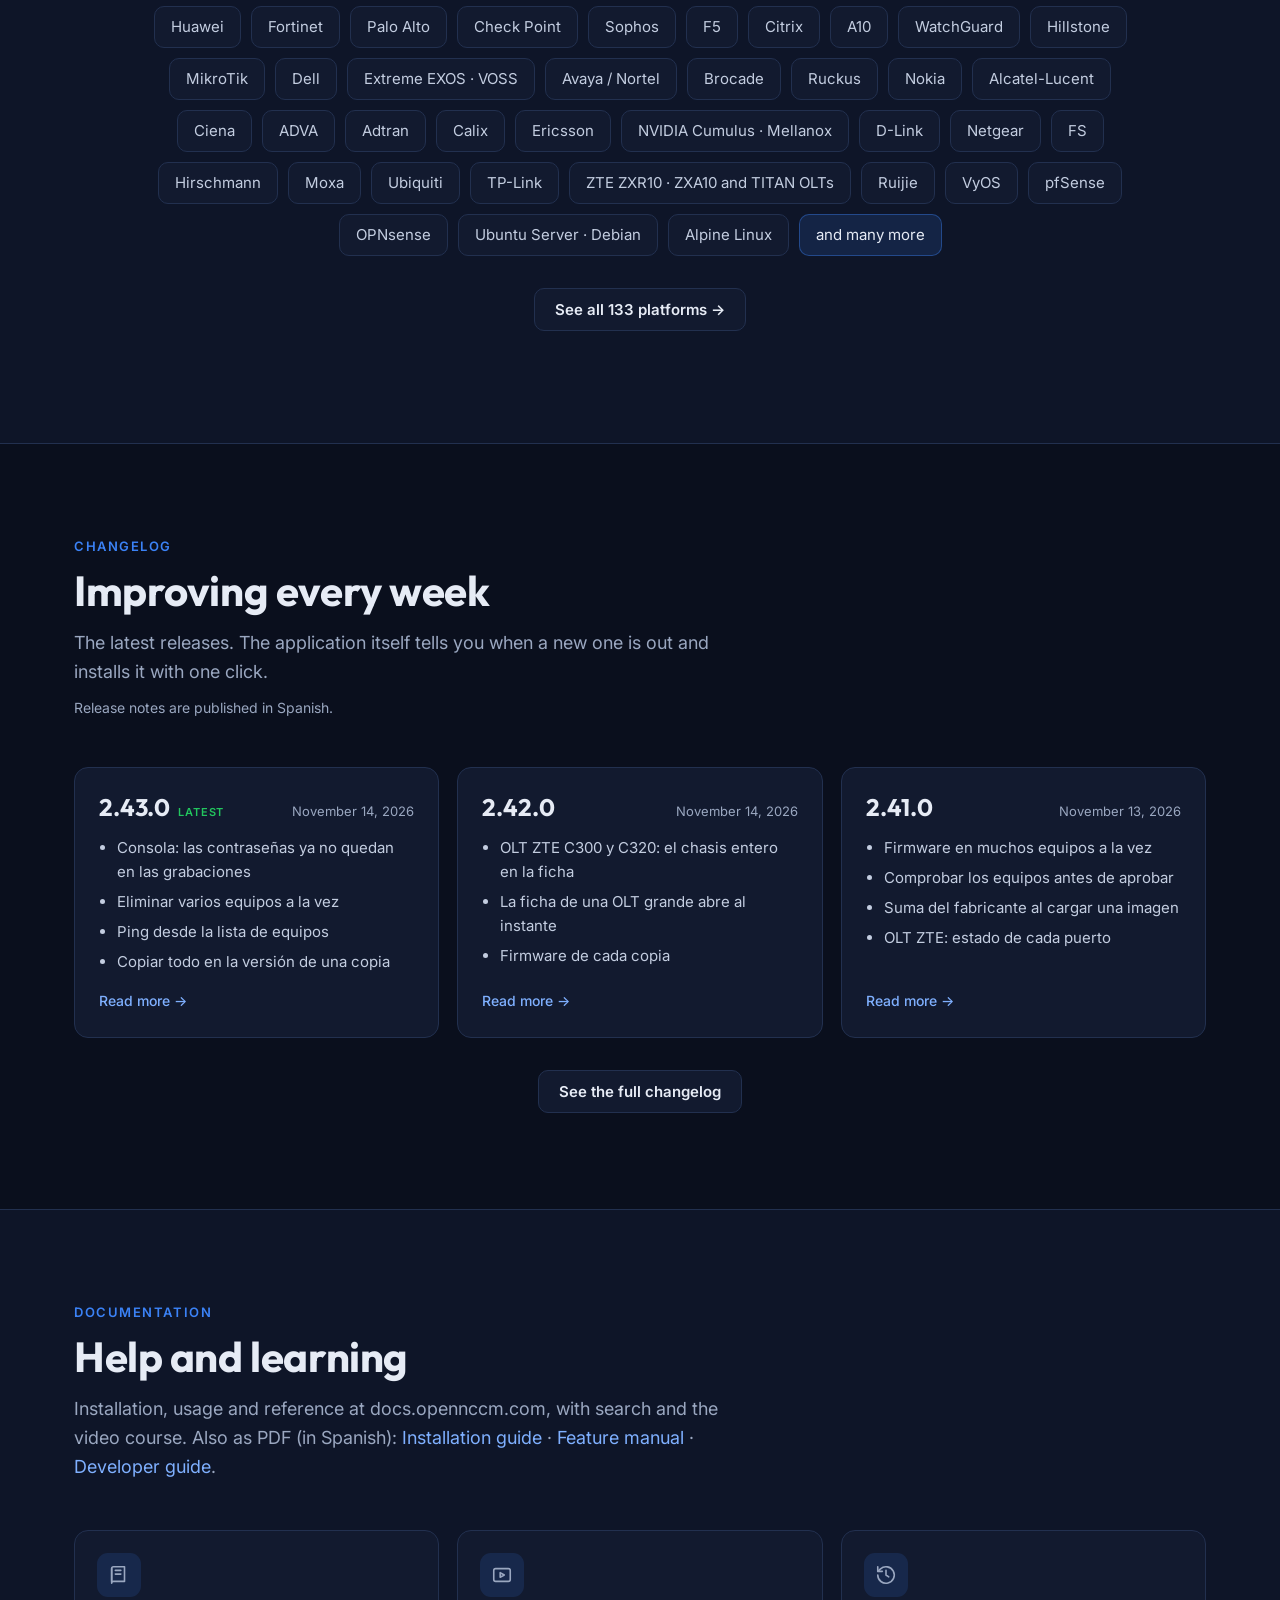
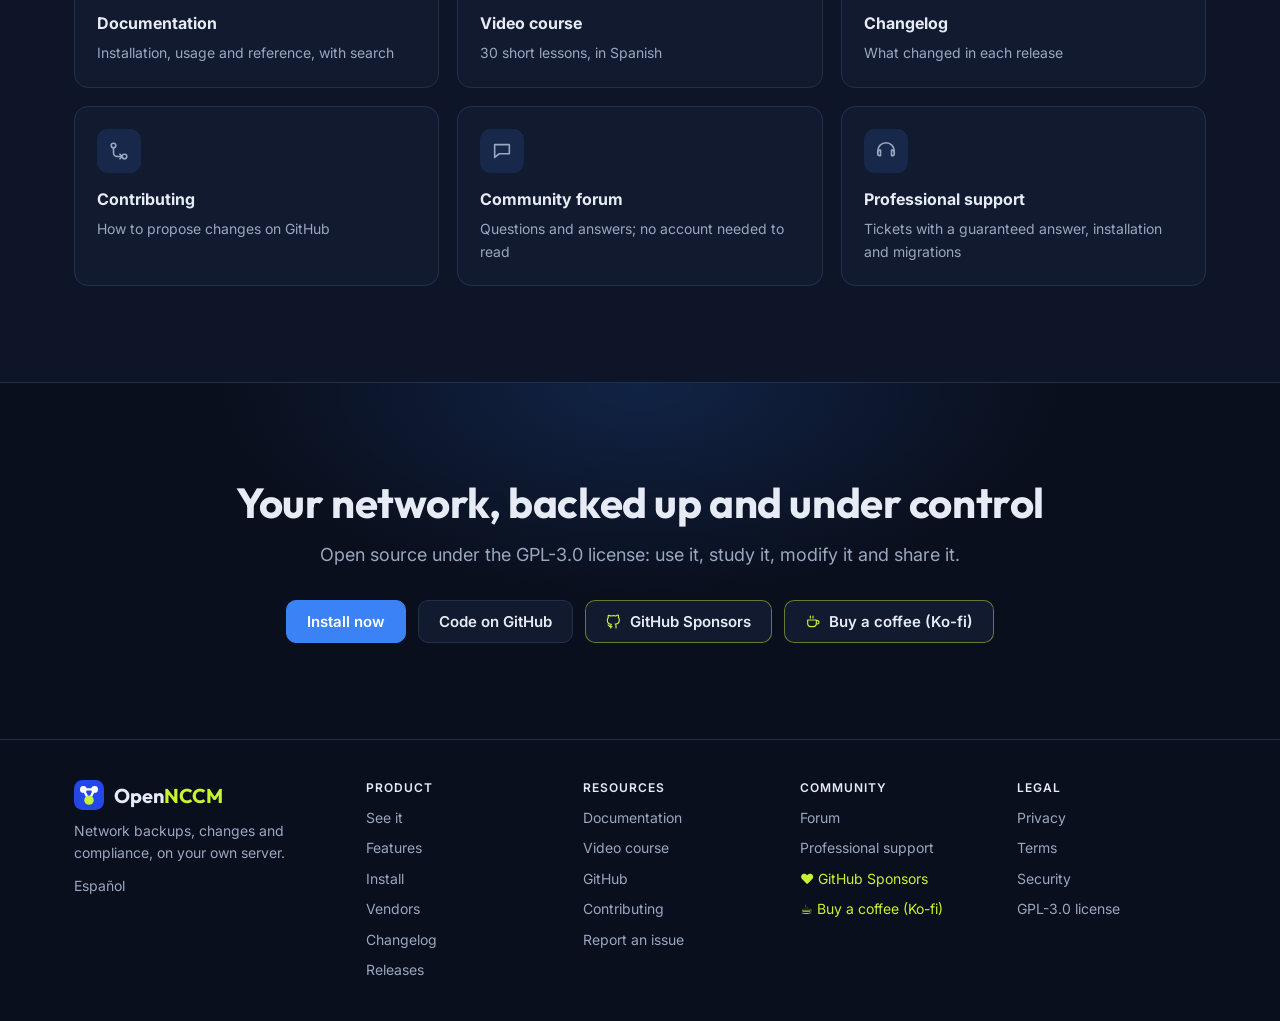
==== commit eb7b2db2: "Web al día con OpenNCCM 2.43.0 Co-Authored-By: Claude Opus 5.5 <noreply@anthropic.com>" ====
--- a/site/en/index.html
+++ b/site/en/index.html
@@ -167,7 +167,7 @@
       <article class="tarjeta"><div class="icono">🛡️</div><h3>Compliance</h3><p>Device × policy map, per-rule remediation, optional automatic remediation (verified rules only, in the window you choose and rolled back if something fails) and an editor that tests every rule live. Packs for PCI DSS 4.0, HIPAA, SOX and Cisco IOS, Junos, Extreme VOSS, Ubiquiti, MikroTik, FortiGate, WatchGuard, ArubaOS and Ubuntu/Debian hardening.</p></article>
       <article class="tarjeta"><div class="icono">📦</div><h3>Firmware</h3><p>Know which newer firmware exists for each device and how many vulnerabilities it fixes. Verified download (SHA-256) and remote upgrades for MikroTik (.npk or online) and Ubiquiti (airMAX, airFiber and EdgeRouter), with a check that the device ended up on the new version. Across many devices it goes in batches: it checks free space before copying, the device itself verifies the checksum and, if one fails, the next batches do not start. End of life on one page.</p></article>
       <article class="tarjeta"><div class="icono">🚨</div><h3>Vulnerabilities</h3><p>Firmware CVEs for every device (NVD, 70 device types, also by model), grouped by vulnerability and flagged “actively exploited” from the CISA KEV catalog.</p></article>
-      <article class="tarjeta"><div class="icono">🖥️</div><h3>Web console</h3><p>SSH from the browser with colors, autocomplete and a read-only mode. Several sessions at once, the same query across many devices, 758 recipes for every device with a command line (with a “Verified” badge on those tested), favorite commands, recordings and role-based access. Optional AI assistant with your own provider: a chat across the whole system that queries read-only and asks for confirmation before acting.</p></article>
+      <article class="tarjeta"><div class="icono">🖥️</div><h3>Web console</h3><p>SSH from the browser with colors, autocomplete and a read-only mode. Several sessions at once, the same query across many devices, 758 recipes for every device with a command line (with a “Verified” badge on those tested), favorite commands, recordings (without the passwords typed on the device) and role-based access. Optional AI assistant with your own provider: a chat across the whole system that queries read-only and asks for confirmation before acting.</p></article>
       <article class="tarjeta"><div class="icono">⏰</div><h3>Day-to-day operations</h3><p>Device import from Zabbix by group, damaged or replaced devices retired with all their history (and the replacement added in the same step), an API with personal tokens, scheduled tasks without writing cron, alarms by severity, and alerts by email, Teams, Slack or Telegram. A team knowledge base: every closed critical alarm is documented with its cause, steps and check.</p></article>
       <article class="tarjeta"><div class="icono">📈</div><h3>Map, inventory and reports</h3><p>Network map built from LLDP/CDP links (and MikroTik devices through RoMON), 10 layouts, nodes by place and new or lost neighbor alerts; MAC or IP search down to the switch and port; a front view of each device with the status of its ports, power supplies and fans (on ZTE C300 and C320 OLTs, the whole chassis with its cards and the online ONUs on each port), IP and VLAN inventory with duplicate warnings, activity by source, a day × hour heat map, trends and compliance by policy; on-screen reports, CSV and scheduled email delivery, unused ports and the network document in PDF or Word.</p></article>
       <article class="tarjeta"><div class="icono">🔐</div><h3>Access and security</h3><p>Sign-in with Active Directory and Microsoft Entra ID (Azure AD), with roles from groups. Admin, operator and viewer roles as templates, with per-user permissions (for example, an operator who does not send configurations), a master administrator who cannot be deleted or locked, device groups, two-factor authentication (TOTP), “Remember me on this device” and a complete audit trail.</p></article>
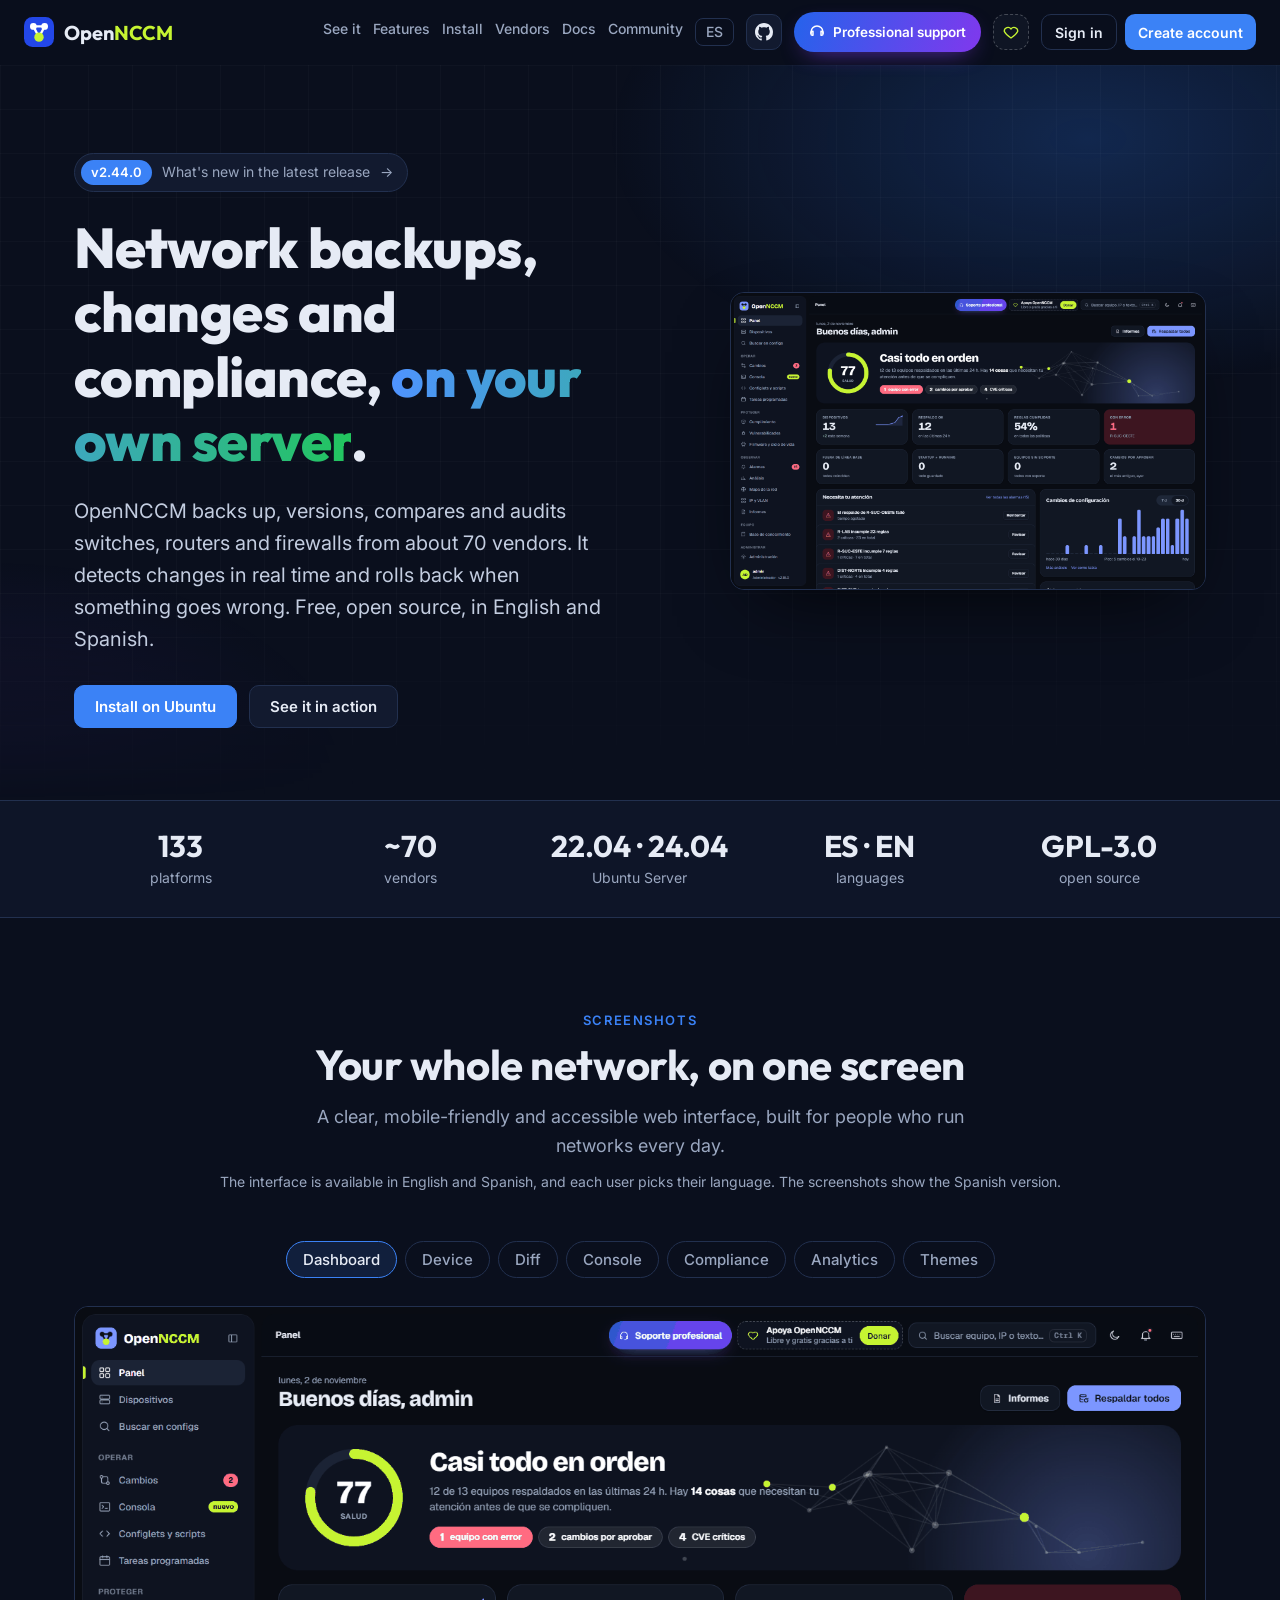
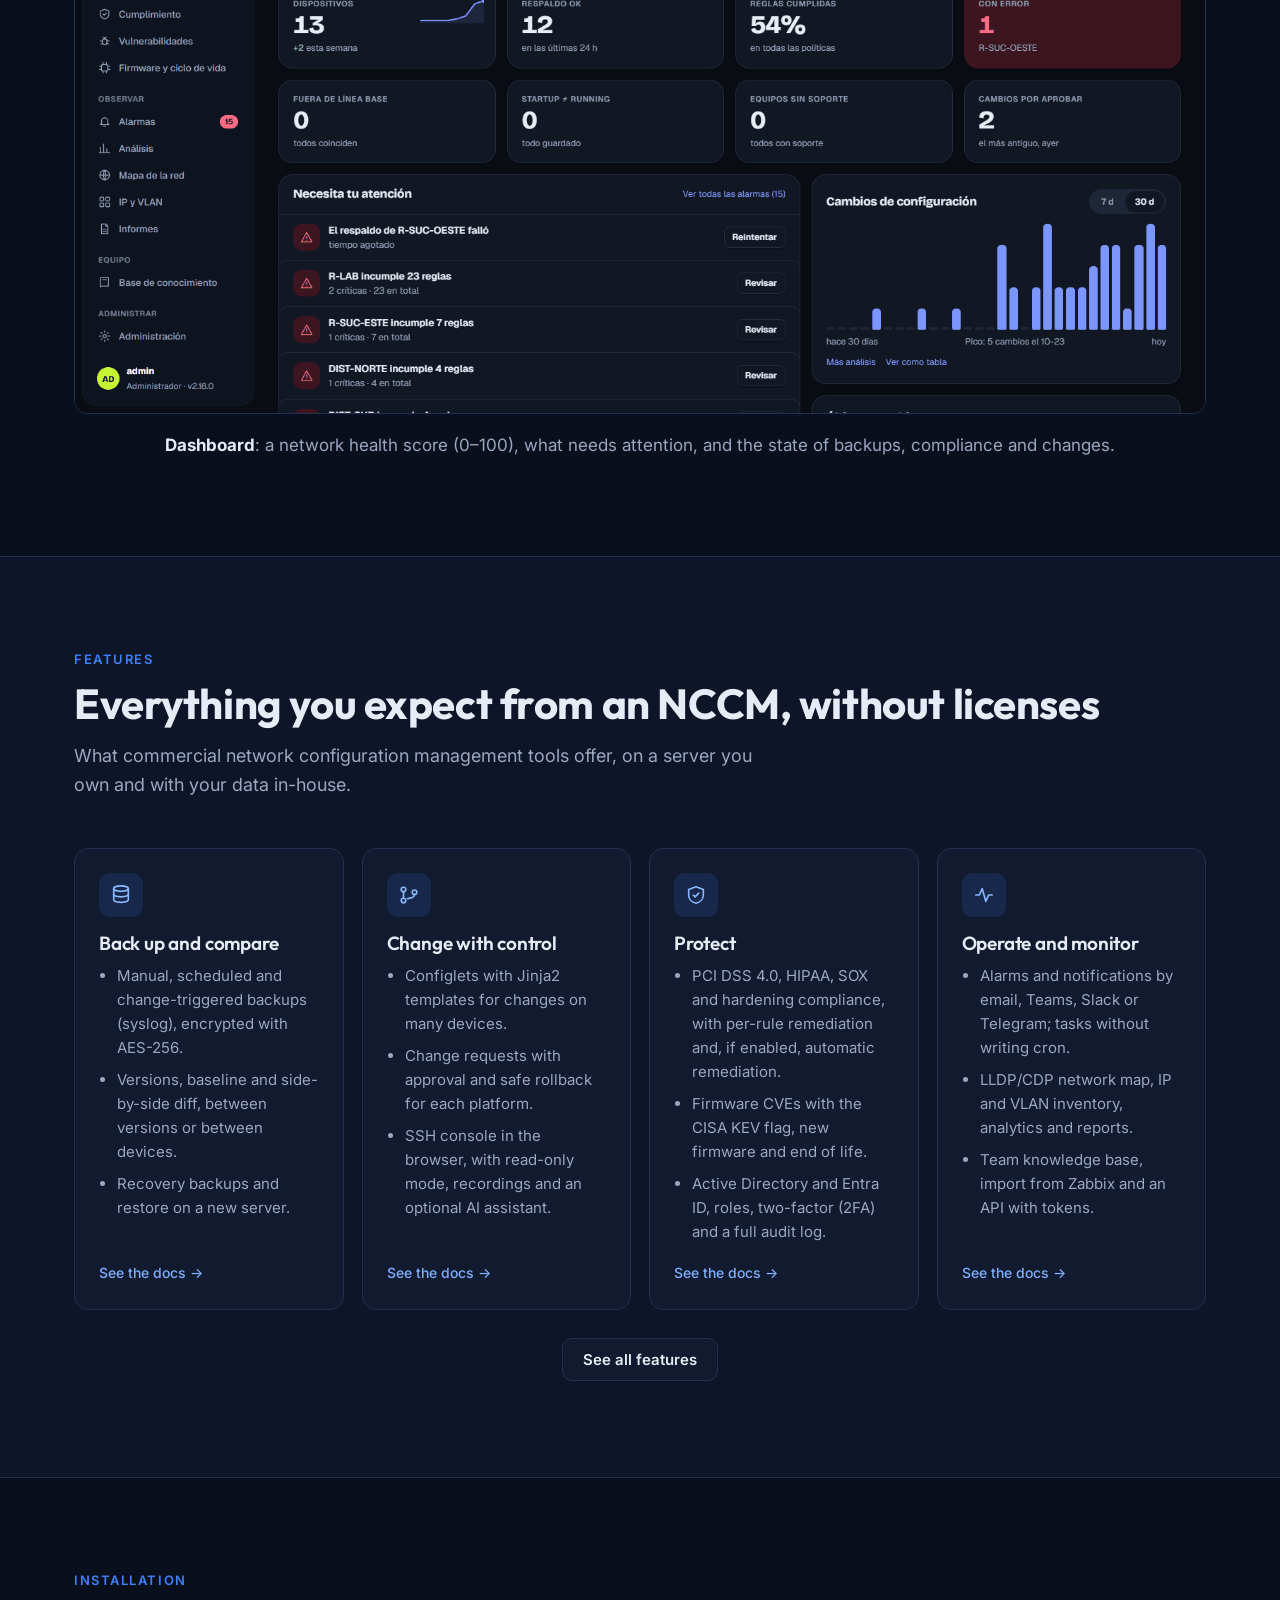
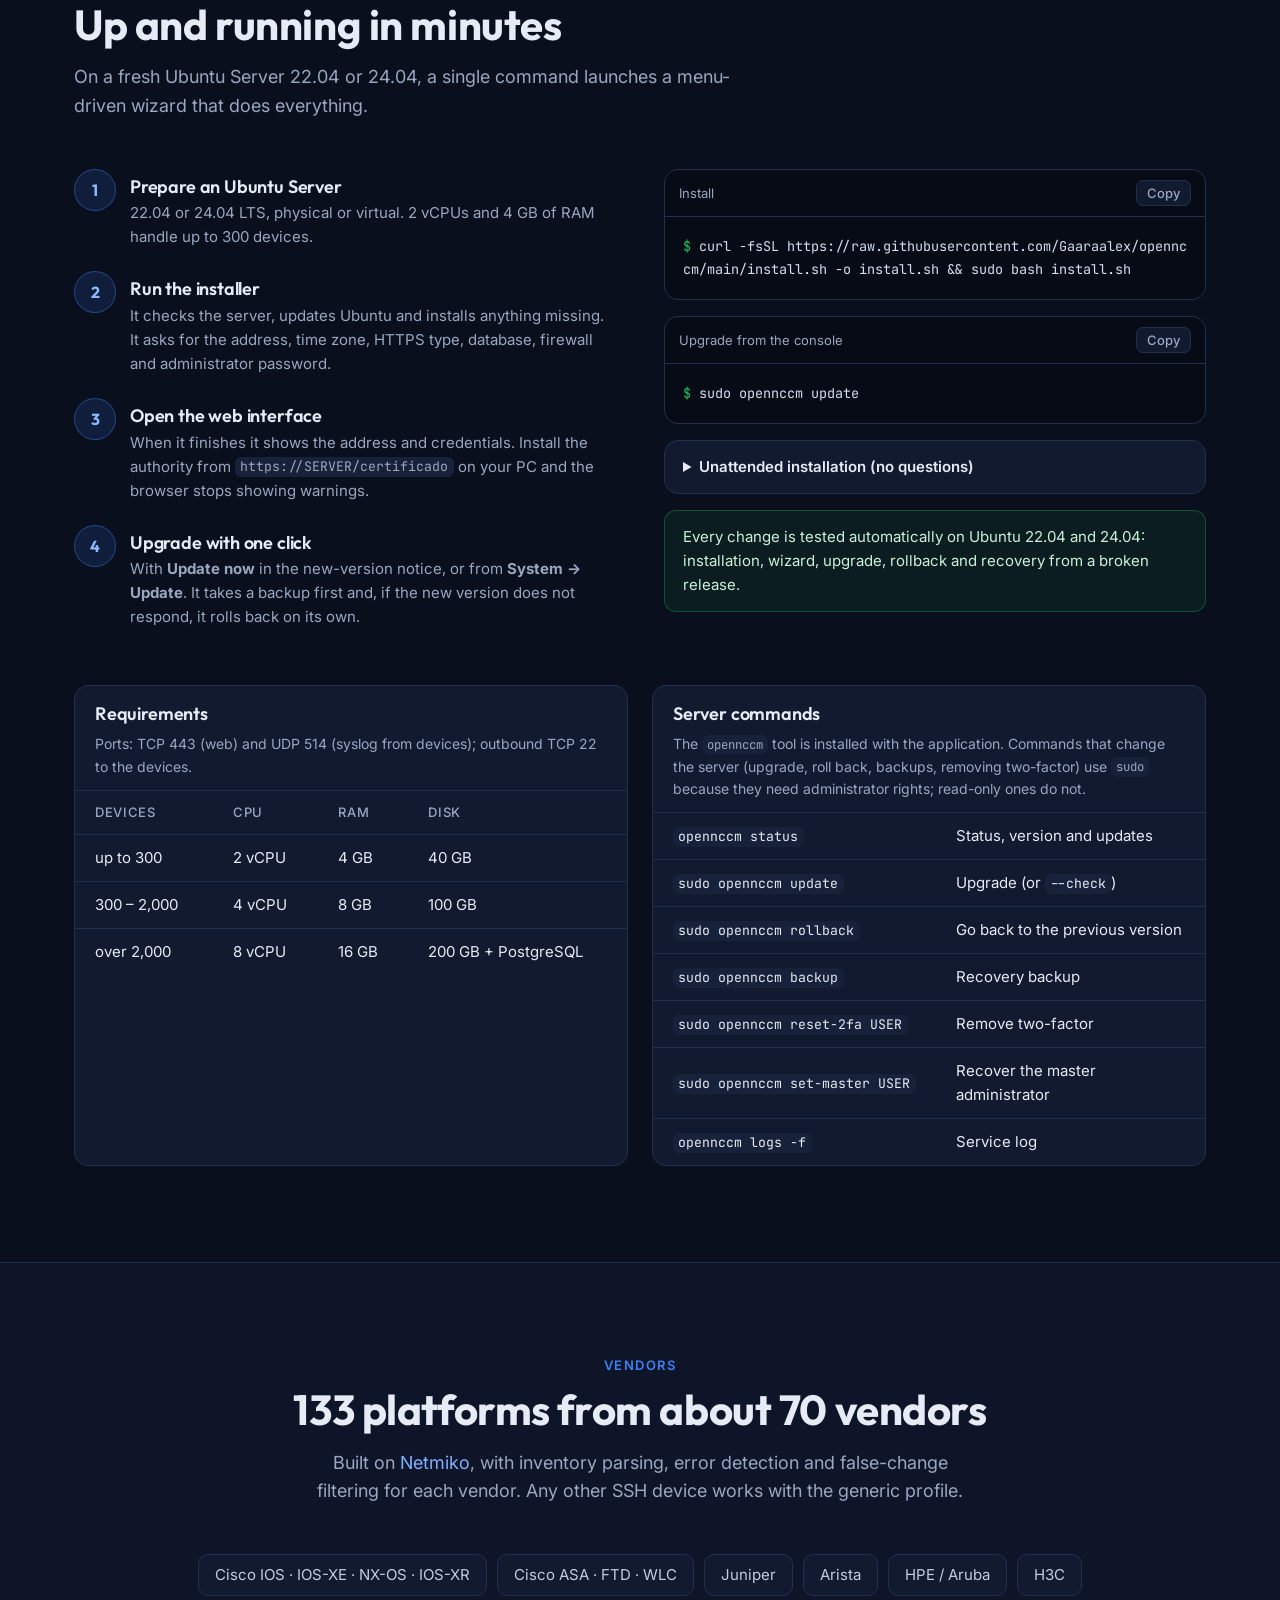
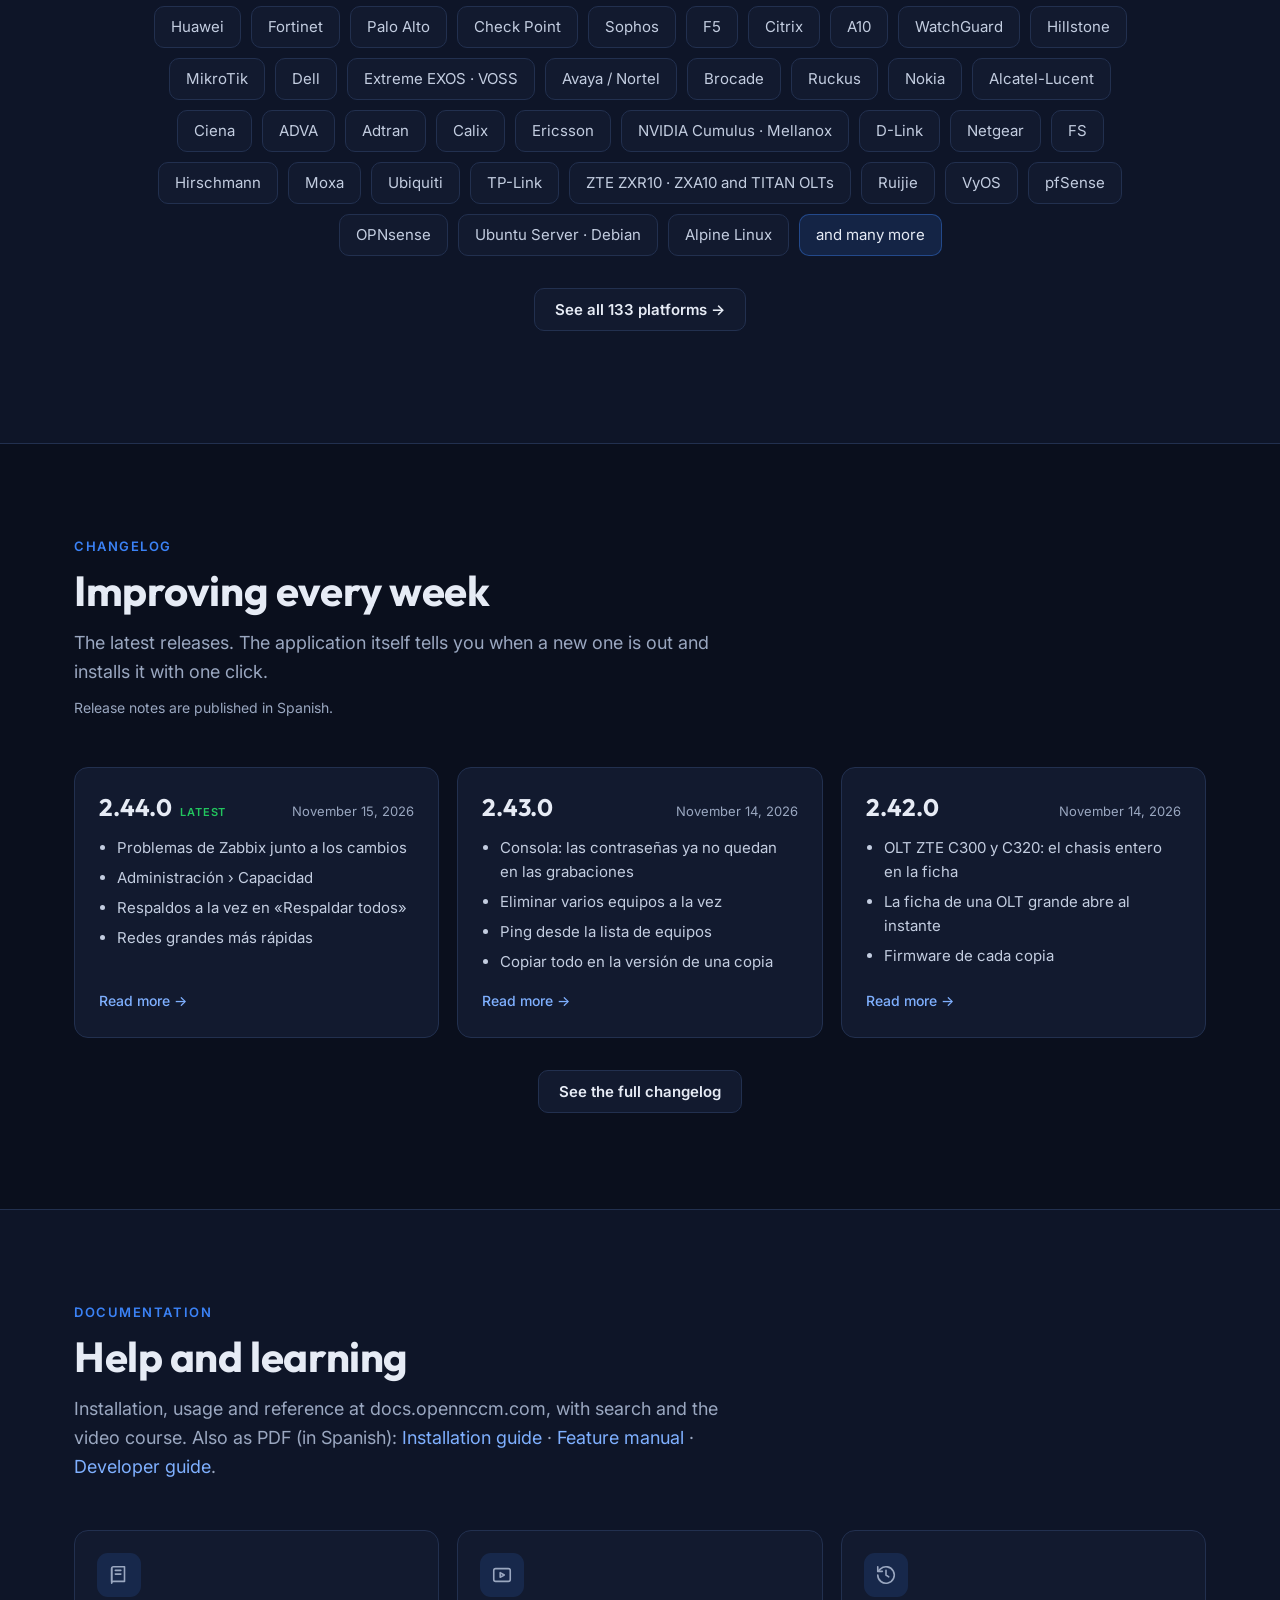
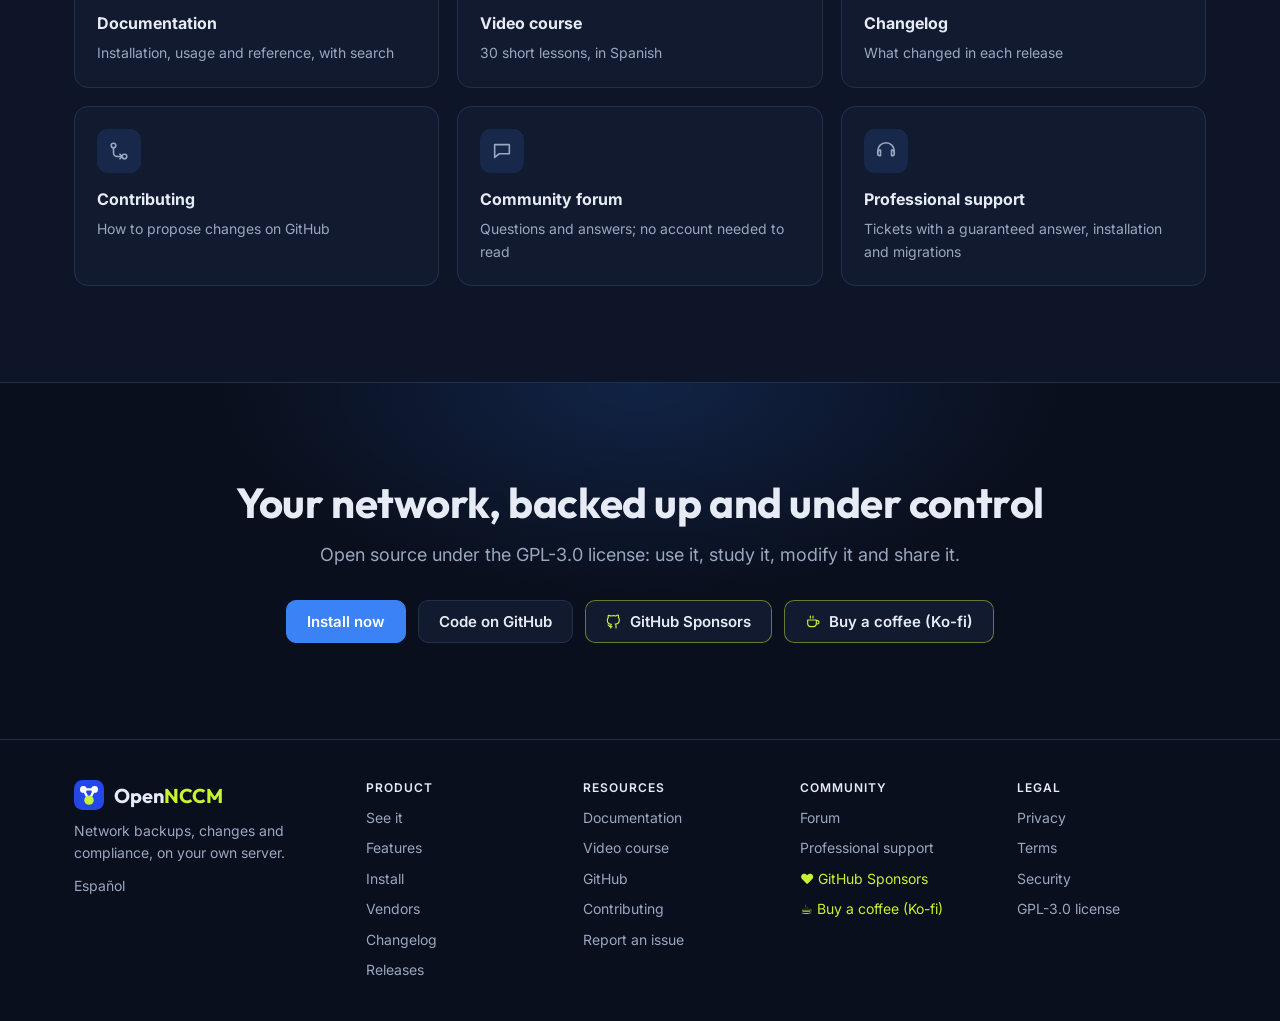
==== commit b0396ce2: "Web al día con OpenNCCM 2.44.0 Co-Authored-By: Claude Opus 5.5 <noreply@anthropic.com>" ====
--- a/site/en/index.html
+++ b/site/en/index.html
@@ -168,10 +168,10 @@
       <article class="tarjeta"><div class="icono">📦</div><h3>Firmware</h3><p>Know which newer firmware exists for each device and how many vulnerabilities it fixes. Verified download (SHA-256) and remote upgrades for MikroTik (.npk or online) and Ubiquiti (airMAX, airFiber and EdgeRouter), with a check that the device ended up on the new version. Across many devices it goes in batches: it checks free space before copying, the device itself verifies the checksum and, if one fails, the next batches do not start. End of life on one page.</p></article>
       <article class="tarjeta"><div class="icono">🚨</div><h3>Vulnerabilities</h3><p>Firmware CVEs for every device (NVD, 70 device types, also by model), grouped by vulnerability and flagged “actively exploited” from the CISA KEV catalog.</p></article>
       <article class="tarjeta"><div class="icono">🖥️</div><h3>Web console</h3><p>SSH from the browser with colors, autocomplete and a read-only mode. Several sessions at once, the same query across many devices, 758 recipes for every device with a command line (with a “Verified” badge on those tested), favorite commands, recordings (without the passwords typed on the device) and role-based access. Optional AI assistant with your own provider: a chat across the whole system that queries read-only and asks for confirmation before acting.</p></article>
-      <article class="tarjeta"><div class="icono">⏰</div><h3>Day-to-day operations</h3><p>Device import from Zabbix by group, damaged or replaced devices retired with all their history (and the replacement added in the same step), an API with personal tokens, scheduled tasks without writing cron, alarms by severity, and alerts by email, Teams, Slack or Telegram. A team knowledge base: every closed critical alarm is documented with its cause, steps and check.</p></article>
+      <article class="tarjeta"><div class="icono">⏰</div><h3>Day-to-day operations</h3><p>Device import from Zabbix by group, Zabbix problems next to each device's changes (to see whether a problem started right after a change), damaged or replaced devices retired with all their history (and the replacement added in the same step), an API with personal tokens, scheduled tasks without writing cron, alarms by severity, and alerts by email, Teams, Slack or Telegram. A team knowledge base: every closed critical alarm is documented with its cause, steps and check.</p></article>
       <article class="tarjeta"><div class="icono">📈</div><h3>Map, inventory and reports</h3><p>Network map built from LLDP/CDP links (and MikroTik devices through RoMON), 10 layouts, nodes by place and new or lost neighbor alerts; MAC or IP search down to the switch and port; a front view of each device with the status of its ports, power supplies and fans (on ZTE C300 and C320 OLTs, the whole chassis with its cards and the online ONUs on each port), IP and VLAN inventory with duplicate warnings, activity by source, a day × hour heat map, trends and compliance by policy; on-screen reports, CSV and scheduled email delivery, unused ports and the network document in PDF or Word.</p></article>
       <article class="tarjeta"><div class="icono">🔐</div><h3>Access and security</h3><p>Sign-in with Active Directory and Microsoft Entra ID (Azure AD), with roles from groups. Admin, operator and viewer roles as templates, with per-user permissions (for example, an operator who does not send configurations), a master administrator who cannot be deleted or locked, device groups, two-factor authentication (TOTP), “Remember me on this device” and a complete audit trail.</p></article>
-      <article class="tarjeta"><div class="icono">🎨</div><h3>Polished interface</h3><p>“Signal” design with a sidebar and Ctrl K search, in English and Spanish, and each device with its brand logo (73 brands). Fast with thousands of devices: with 2000, the dashboard loads in 0.4 s and the list travels compressed (200 KB instead of 4 MB). Light, dark and high-contrast themes with 7 accent colors; mobile-friendly and accessible (WCAG AA).</p></article>
+      <article class="tarjeta"><div class="icono">🎨</div><h3>Polished interface</h3><p>“Signal” design with a sidebar and Ctrl K search, in English and Spanish, and each device with its brand logo (73 brands). Fast with thousands of devices: with 2000, the dashboard loads in 0.4 s and the list travels compressed (200 KB instead of 4 MB). Measured in the load test with 5,000 simulated devices: “Back up all” in 27 minutes (16 at a time) and the dashboard in 0.35 s; the Capacity tab tells you how much your server can handle. Light, dark and high-contrast themes with 7 accent colors; mobile-friendly and accessible (WCAG AA).</p></article>
       <article class="tarjeta"><div class="icono">♻️</div><h3>Recovery</h3><p>Encrypted database backups, SFTP offload, restore onto a new server with its key (SQLite or PostgreSQL), and upgrades that roll back on failure. A device backup can be restored onto another unit of the same model, over SSH or a console cable.</p></article>
     </div>
     </details>
